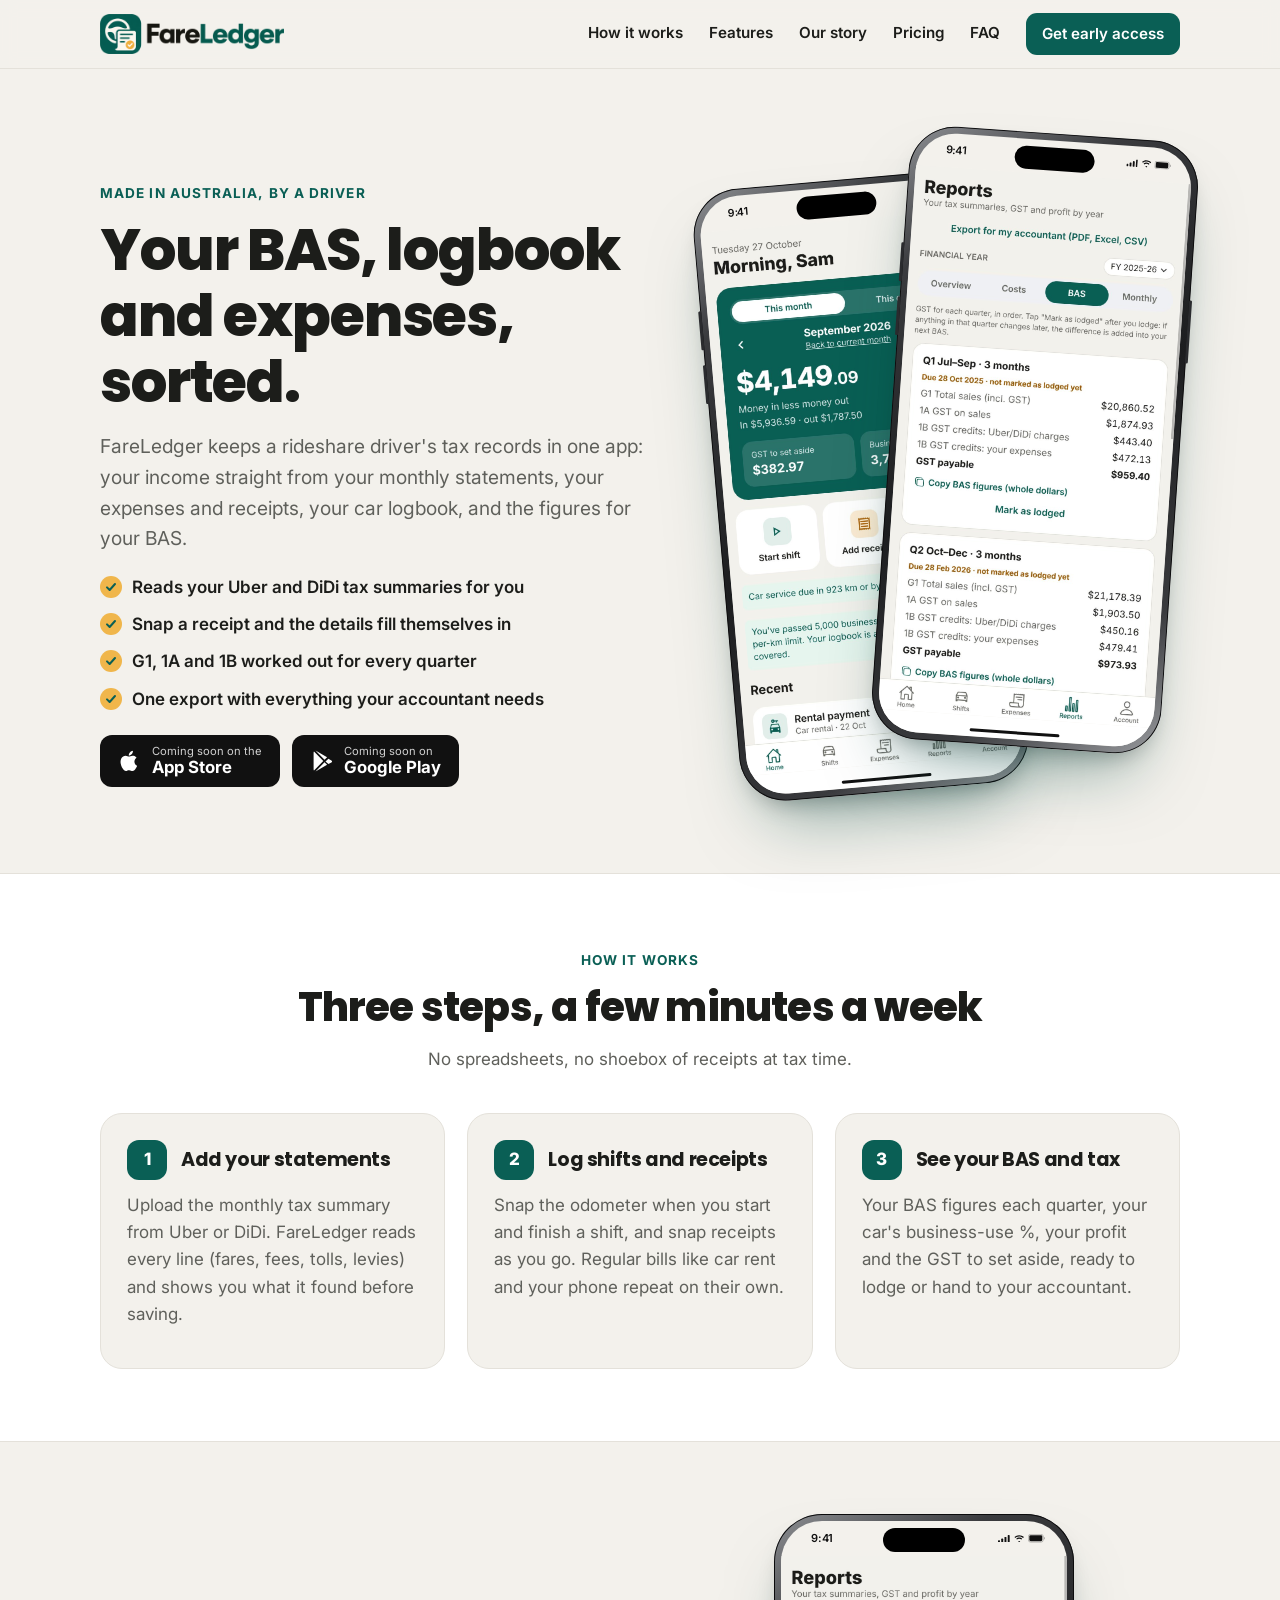
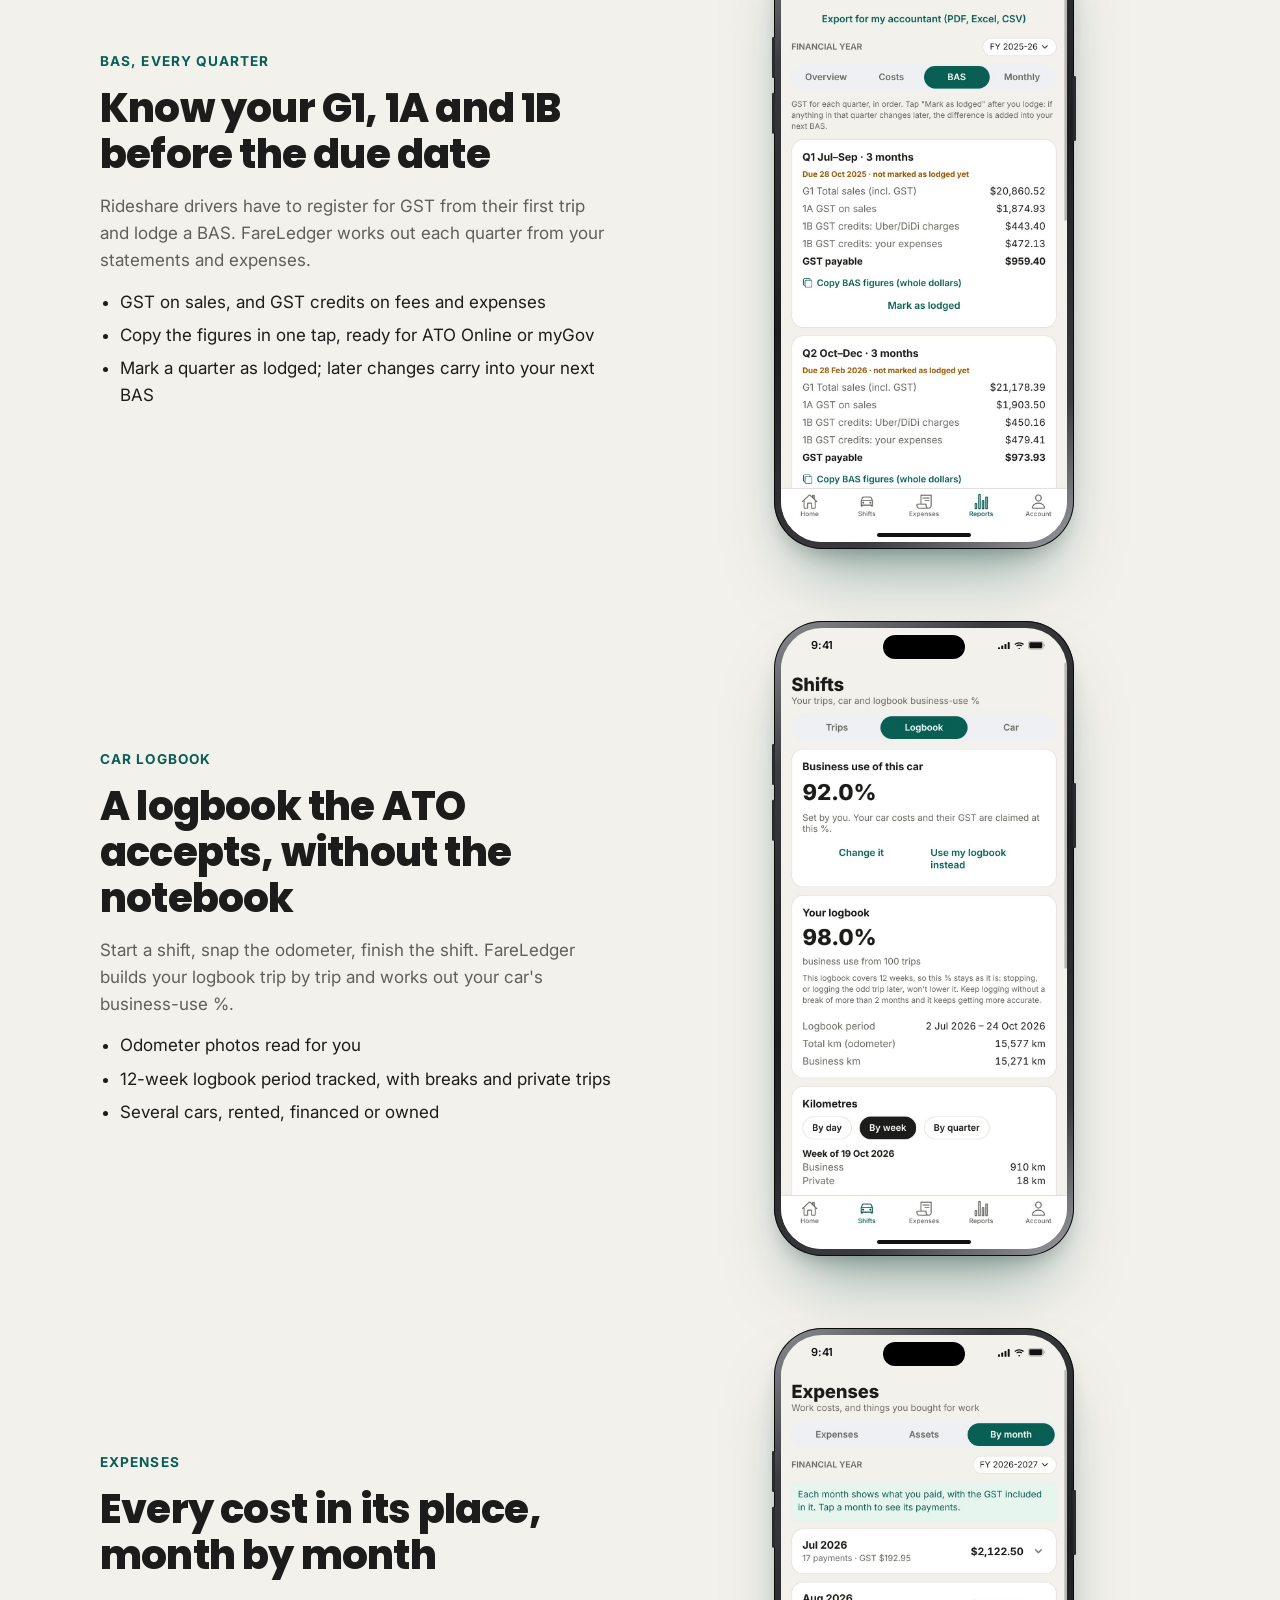
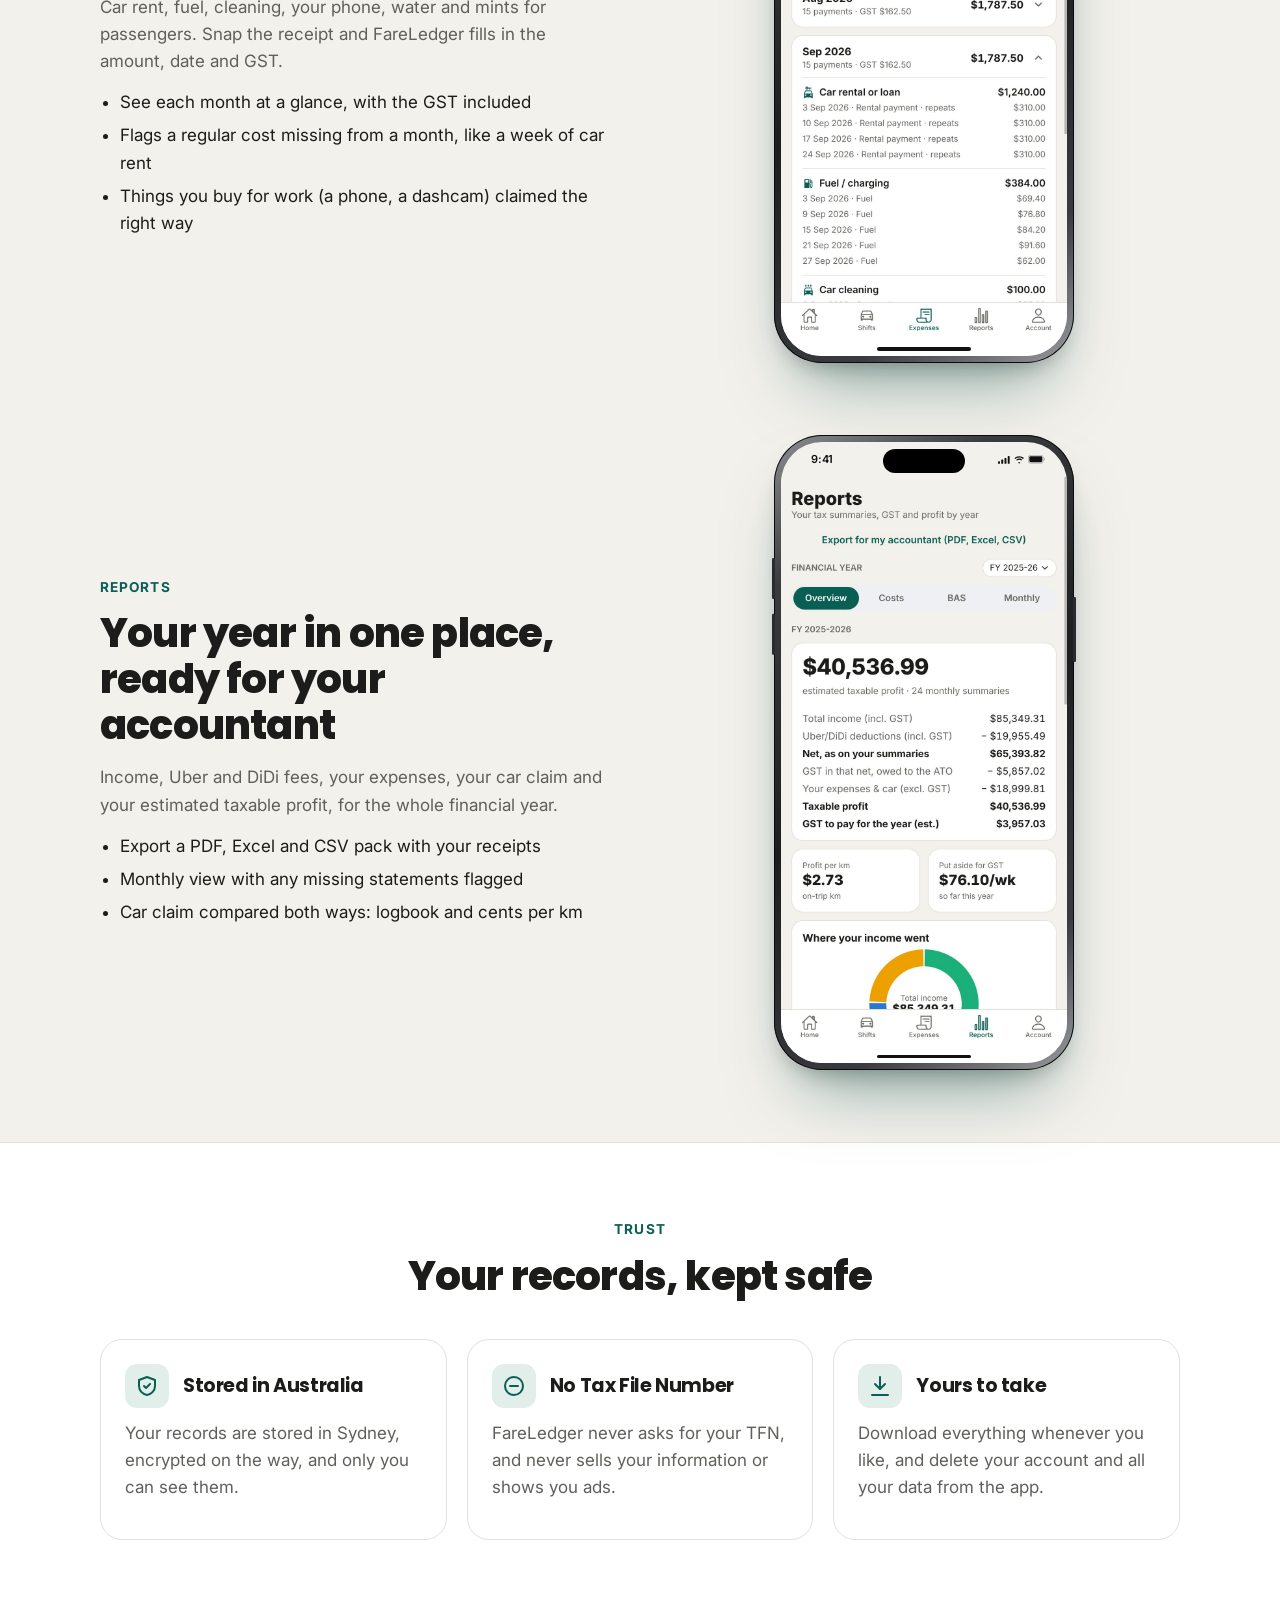
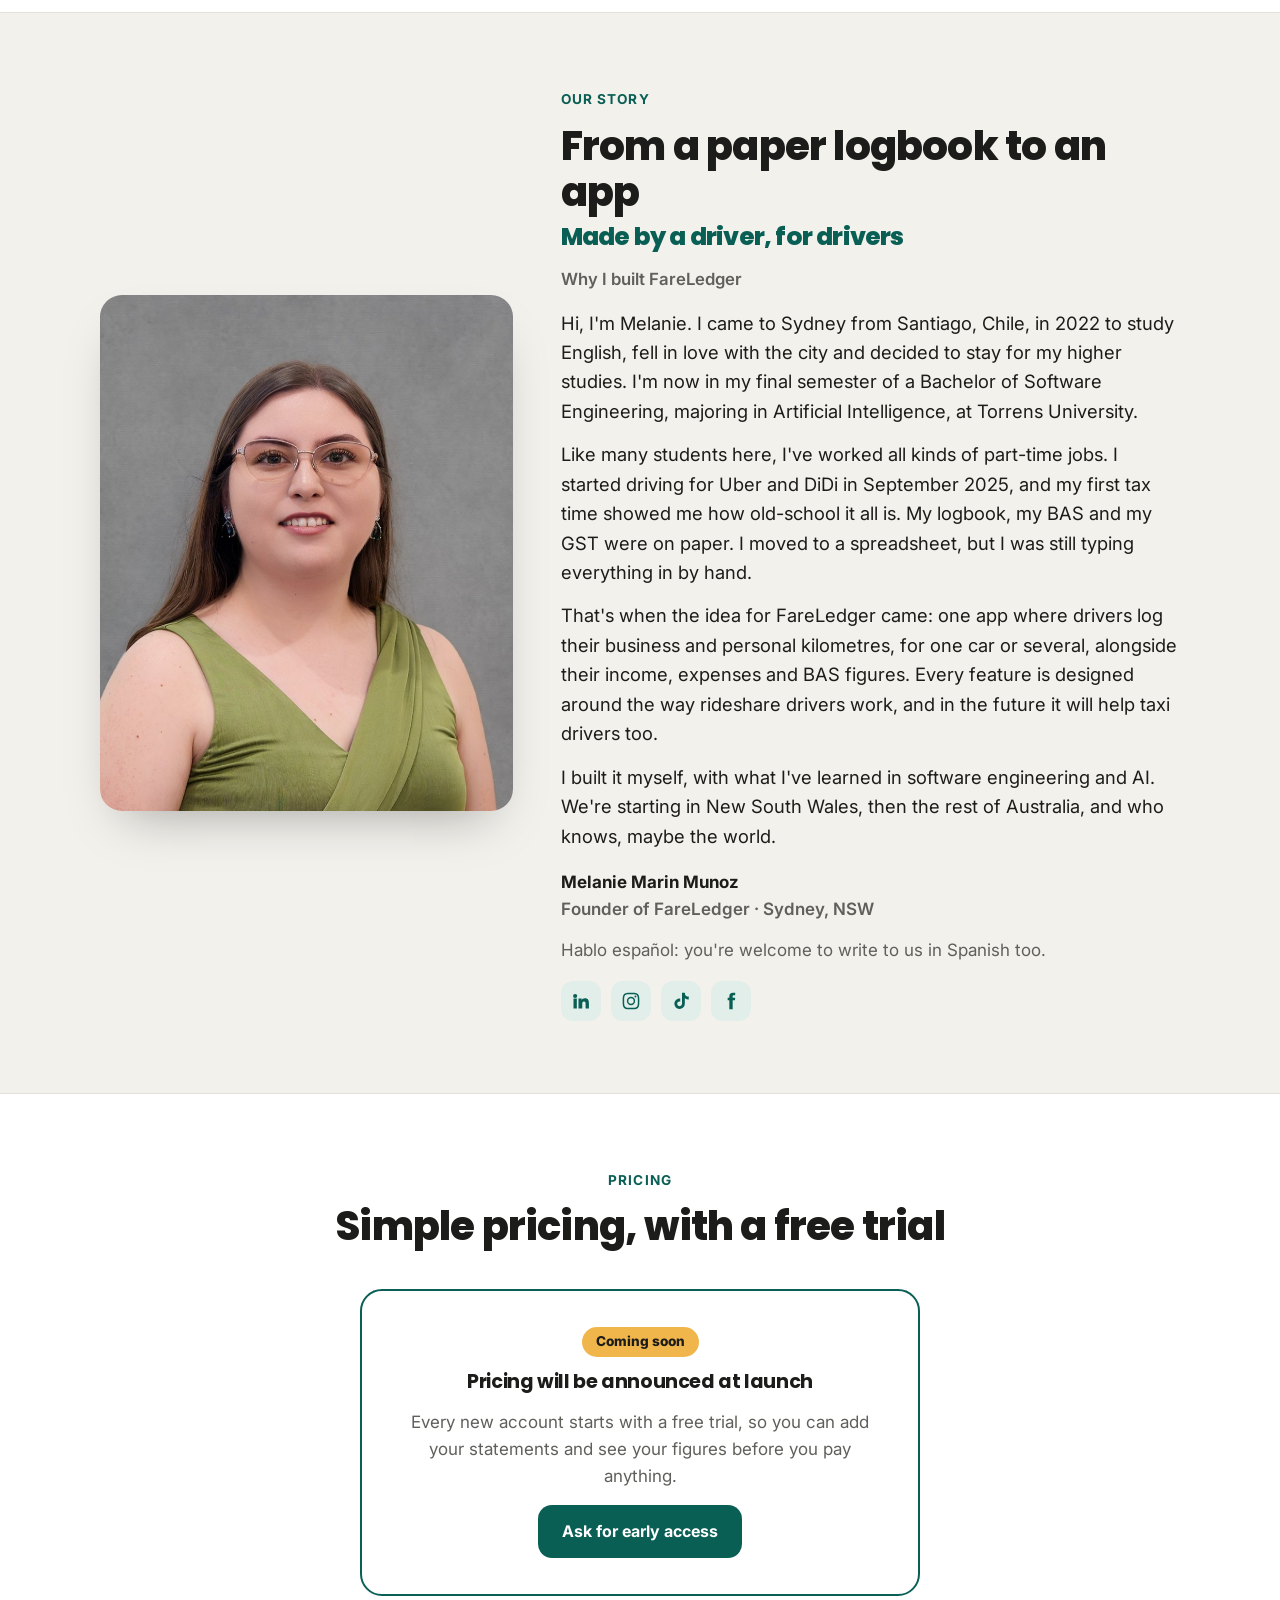
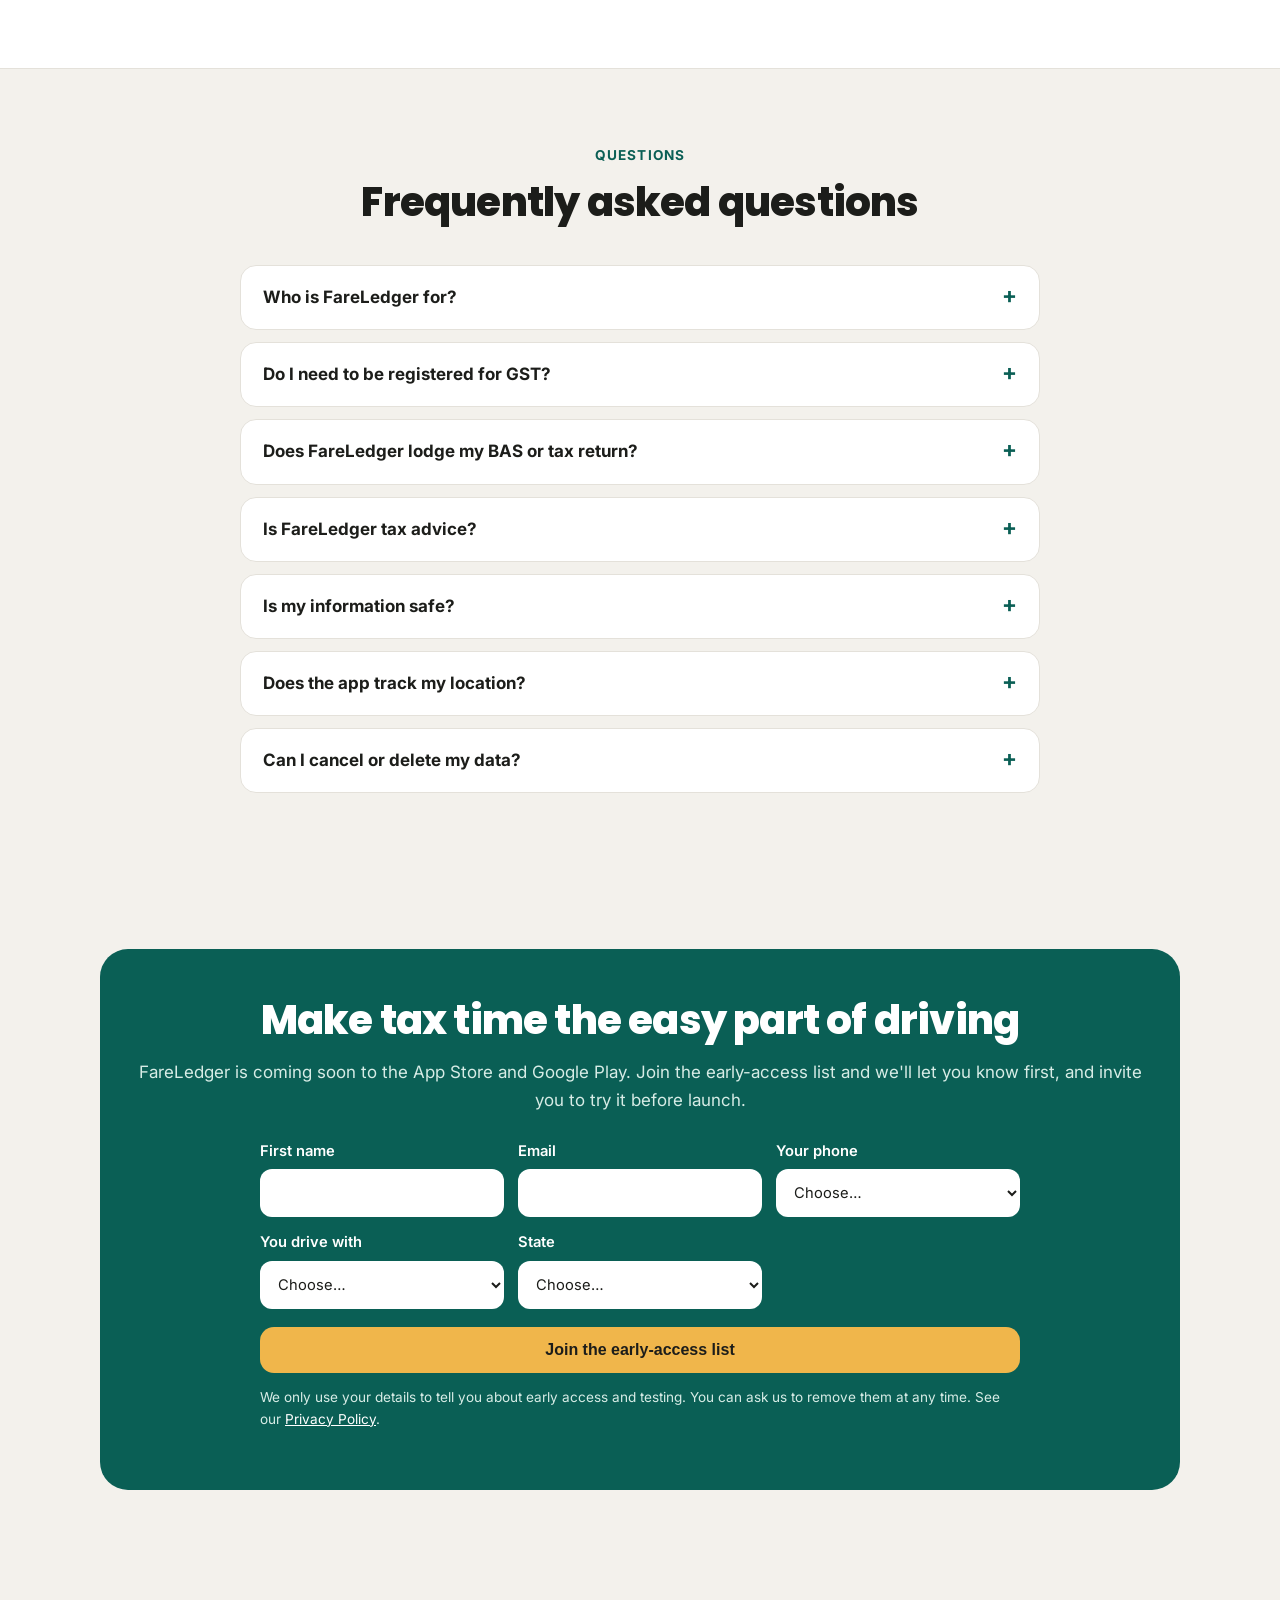
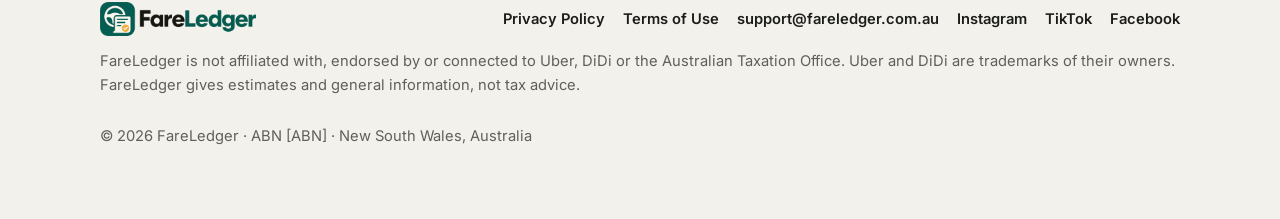
==== index.html @ fb0f2add "Update Privacy Policy draft" ====
<!doctype html>
<html lang="en-AU">
<head>
  <meta charset="utf-8" />
  <meta name="viewport" content="width=device-width, initial-scale=1" />
  <title>FareLedger – Tax records made simple for rideshare drivers</title>
  <meta name="description" content="FareLedger keeps a rideshare driver's tax records in one app: income from your statements, expenses and receipts, your car logbook, and the figures for your BAS. Made in Australia." />
  <meta property="og:title" content="FareLedger – Tax records made simple for rideshare drivers" />
  <meta property="og:description" content="Your income, expenses, logbook and BAS figures in one app. Made in Australia, by a driver." />
  <meta property="og:image" content="images/og.jpg" />
  <meta name="theme-color" content="#0a5f55" />
  <link rel="icon" href="images/favicon.png?v=202610282037" />
  <link rel="apple-touch-icon" href="images/apple-touch-icon.png?v=202610282037" />
  <link rel="preconnect" href="https://fonts.googleapis.com" />
  <link rel="preconnect" href="https://fonts.gstatic.com" crossorigin />
  <link href="https://fonts.googleapis.com/css2?family=Inter:wght@400;600;700&family=Poppins:wght@700;800&display=swap" rel="stylesheet" />
  <link rel="stylesheet" href="styles.css?v=202610282037" />
</head>
<body>
  <header class="site">
    <div class="wrap">
      <a class="logo" href="#top" aria-label="FareLedger home"><img src="images/logo.png?v=202610282037" alt="FareLedger" width="120" height="40" /></a>
      <nav class="links">
        <a href="#how">How it works</a>
        <a href="#features">Features</a>
        <a href="#story">Our story</a>
        <a href="#pricing">Pricing</a>
        <a href="#faq">FAQ</a>
        <a class="btn btn-primary btn-small" href="#early-access">Get early access</a>
      </nav>
    </div>
  </header>

  <main id="top">
    <section class="hero">
      <div class="wrap">
        <div>
          <span class="eyebrow">Made in Australia, by a driver</span>
          <h1>Your BAS, logbook and expenses, sorted.</h1>
          <p class="lead">FareLedger keeps a rideshare driver's tax records in one app: your income straight from your monthly statements, your expenses and receipts, your car logbook, and the figures for your BAS.</p>
          <ul class="points">
            <li>Reads your Uber and DiDi tax summaries for you</li>
            <li>Snap a receipt and the details fill themselves in</li>
            <li>G1, 1A and 1B worked out for every quarter</li>
            <li>One export with everything your accountant needs</li>
          </ul>
          <div class="stores" id="get">
            <span class="store" aria-label="Coming soon on the App Store">
              <svg viewBox="0 0 24 24" aria-hidden="true"><path d="M16.4 12.6c0-2.6 2.1-3.8 2.2-3.9-1.2-1.8-3.1-2-3.7-2-1.6-.2-3.1.9-3.9.9-.8 0-2-.9-3.4-.9-1.7 0-3.3 1-4.2 2.6-1.8 3.1-.5 7.7 1.3 10.2.9 1.2 1.9 2.6 3.2 2.6 1.3-.1 1.8-.8 3.3-.8 1.6 0 2 .8 3.4.8 1.4 0 2.3-1.3 3.1-2.5 1-1.4 1.4-2.8 1.4-2.9-.1 0-2.7-1-2.7-4.1zM13.9 5c.7-.9 1.2-2 1-3.2-1 .1-2.3.7-3 1.6-.7.8-1.3 2-1.1 3.1 1.2.1 2.3-.6 3.1-1.5z"/></svg>
              <span><small>Coming soon on the</small><strong>App Store</strong></span>
            </span>
            <span class="store" aria-label="Coming soon on Google Play">
              <svg viewBox="0 0 24 24" aria-hidden="true"><path d="M4 2.6c-.3.3-.4.7-.4 1.2v16.4c0 .5.1.9.4 1.2l9.3-9.4L4 2.6zm10.5 10.6 2.6 2.6-11.6 6.6 9-9.2zm0-2.4-9-9.2 11.6 6.6-2.6 2.6zm3.9 4.2-2.9-2.6 2.9-2.6 3 1.7c.9.5.9 1.4 0 1.9l-3 1.6z"/></svg>
              <span><small>Coming soon on</small><strong>Google Play</strong></span>
            </span>
          </div>
        </div>
        <div class="phones" aria-hidden="true">
          <div class="iphone"><div class="screen"><div class="status"><span class="time">9:41</span><span class="island"></span><span class="icons"><svg viewBox="0 0 18 12"><rect x="0" y="8" width="3" height="4" rx="1"/><rect x="5" y="5.5" width="3" height="6.5" rx="1"/><rect x="10" y="3" width="3" height="9" rx="1"/><rect x="15" y="0" width="3" height="12" rx="1"/></svg><svg viewBox="0 0 16 12"><path d="M8 2.2c2.3 0 4.4.9 6 2.4l1.3-1.4C13.4 1.3 10.8.2 8 .2S2.6 1.3.7 3.2L2 4.6c1.6-1.5 3.7-2.4 6-2.4zm0 3.6c1.3 0 2.5.5 3.4 1.3l1.3-1.4C11.5 4.6 9.8 3.9 8 3.9s-3.5.7-4.7 1.8l1.3 1.4C5.5 6.3 6.7 5.8 8 5.8zm0 3.5c-.6 0-1.2.3-1.6.7L8 11.8l1.6-1.8c-.4-.4-1-.7-1.6-.7z"/></svg><svg viewBox="0 0 27 13"><rect x=".5" y=".5" width="23" height="12" rx="3.5" fill="none" stroke-opacity=".4" stroke="currentColor"/><rect x="2" y="2" width="20" height="9" rx="2"/><path d="M25 4.5v4c.8-.3 1.3-1.1 1.3-2s-.5-1.7-1.3-2z" fill-opacity=".4"/></svg></span></div><img src="images/app/home.jpg?v=202610282037" alt="" width="880" height="1736" /><div class="home-area"></div></div></div>
          <div class="iphone"><div class="screen"><div class="status"><span class="time">9:41</span><span class="island"></span><span class="icons"><svg viewBox="0 0 18 12"><rect x="0" y="8" width="3" height="4" rx="1"/><rect x="5" y="5.5" width="3" height="6.5" rx="1"/><rect x="10" y="3" width="3" height="9" rx="1"/><rect x="15" y="0" width="3" height="12" rx="1"/></svg><svg viewBox="0 0 16 12"><path d="M8 2.2c2.3 0 4.4.9 6 2.4l1.3-1.4C13.4 1.3 10.8.2 8 .2S2.6 1.3.7 3.2L2 4.6c1.6-1.5 3.7-2.4 6-2.4zm0 3.6c1.3 0 2.5.5 3.4 1.3l1.3-1.4C11.5 4.6 9.8 3.9 8 3.9s-3.5.7-4.7 1.8l1.3 1.4C5.5 6.3 6.7 5.8 8 5.8zm0 3.5c-.6 0-1.2.3-1.6.7L8 11.8l1.6-1.8c-.4-.4-1-.7-1.6-.7z"/></svg><svg viewBox="0 0 27 13"><rect x=".5" y=".5" width="23" height="12" rx="3.5" fill="none" stroke-opacity=".4" stroke="currentColor"/><rect x="2" y="2" width="20" height="9" rx="2"/><path d="M25 4.5v4c.8-.3 1.3-1.1 1.3-2s-.5-1.7-1.3-2z" fill-opacity=".4"/></svg></span></div><img src="images/app/bas.jpg?v=202610282037" alt="" width="880" height="1736" /><div class="home-area"></div></div></div>
        </div>
      </div>
    </section>

    <section class="alt" id="how">
      <div class="wrap">
        <div class="center">
          <span class="eyebrow">How it works</span>
          <h2>Three steps, a few minutes a week</h2>
          <p class="muted">No spreadsheets, no shoebox of receipts at tax time.</p>
        </div>
        <div class="steps">
          <div class="step">
            <div class="num">1</div>
            <h3>Add your statements</h3>
            <p class="muted">Upload the monthly tax summary from Uber or DiDi. FareLedger reads every line (fares, fees, tolls, levies) and shows you what it found before saving.</p>
          </div>
          <div class="step">
            <div class="num">2</div>
            <h3>Log shifts and receipts</h3>
            <p class="muted">Snap the odometer when you start and finish a shift, and snap receipts as you go. Regular bills like car rent and your phone repeat on their own.</p>
          </div>
          <div class="step">
            <div class="num">3</div>
            <h3>See your BAS and tax</h3>
            <p class="muted">Your BAS figures each quarter, your car's business-use %, your profit and the GST to set aside, ready to lodge or hand to your accountant.</p>
          </div>
        </div>
      </div>
    </section>

    <section id="features">
      <div class="wrap">
        <div class="feature">
          <div>
            <span class="eyebrow">BAS, every quarter</span>
            <h2>Know your G1, 1A and 1B before the due date</h2>
            <p class="muted">Rideshare drivers have to register for GST from their first trip and lodge a BAS. FareLedger works out each quarter from your statements and expenses.</p>
            <ul>
              <li>GST on sales, and GST credits on fees and expenses</li>
              <li>Copy the figures in one tap, ready for ATO Online or myGov</li>
              <li>Mark a quarter as lodged; later changes carry into your next BAS</li>
            </ul>
          </div>
          <div class="shot"><div class="iphone"><div class="screen"><div class="status"><span class="time">9:41</span><span class="island"></span><span class="icons"><svg viewBox="0 0 18 12"><rect x="0" y="8" width="3" height="4" rx="1"/><rect x="5" y="5.5" width="3" height="6.5" rx="1"/><rect x="10" y="3" width="3" height="9" rx="1"/><rect x="15" y="0" width="3" height="12" rx="1"/></svg><svg viewBox="0 0 16 12"><path d="M8 2.2c2.3 0 4.4.9 6 2.4l1.3-1.4C13.4 1.3 10.8.2 8 .2S2.6 1.3.7 3.2L2 4.6c1.6-1.5 3.7-2.4 6-2.4zm0 3.6c1.3 0 2.5.5 3.4 1.3l1.3-1.4C11.5 4.6 9.8 3.9 8 3.9s-3.5.7-4.7 1.8l1.3 1.4C5.5 6.3 6.7 5.8 8 5.8zm0 3.5c-.6 0-1.2.3-1.6.7L8 11.8l1.6-1.8c-.4-.4-1-.7-1.6-.7z"/></svg><svg viewBox="0 0 27 13"><rect x=".5" y=".5" width="23" height="12" rx="3.5" fill="none" stroke-opacity=".4" stroke="currentColor"/><rect x="2" y="2" width="20" height="9" rx="2"/><path d="M25 4.5v4c.8-.3 1.3-1.1 1.3-2s-.5-1.7-1.3-2z" fill-opacity=".4"/></svg></span></div><img src="images/app/bas.jpg?v=202610282037" alt="The BAS tab showing a quarter's G1, 1A and 1B" loading="lazy" width="880" height="1736" /><div class="home-area"></div></div></div></div>
        </div>

        <div class="feature flip">
          <div>
            <span class="eyebrow">Car logbook</span>
            <h2>A logbook the ATO accepts, without the notebook</h2>
            <p class="muted">Start a shift, snap the odometer, finish the shift. FareLedger builds your logbook trip by trip and works out your car's business-use %.</p>
            <ul>
              <li>Odometer photos read for you</li>
              <li>12-week logbook period tracked, with breaks and private trips</li>
              <li>Several cars, rented, financed or owned</li>
            </ul>
          </div>
          <div class="shot"><div class="iphone"><div class="screen"><div class="status"><span class="time">9:41</span><span class="island"></span><span class="icons"><svg viewBox="0 0 18 12"><rect x="0" y="8" width="3" height="4" rx="1"/><rect x="5" y="5.5" width="3" height="6.5" rx="1"/><rect x="10" y="3" width="3" height="9" rx="1"/><rect x="15" y="0" width="3" height="12" rx="1"/></svg><svg viewBox="0 0 16 12"><path d="M8 2.2c2.3 0 4.4.9 6 2.4l1.3-1.4C13.4 1.3 10.8.2 8 .2S2.6 1.3.7 3.2L2 4.6c1.6-1.5 3.7-2.4 6-2.4zm0 3.6c1.3 0 2.5.5 3.4 1.3l1.3-1.4C11.5 4.6 9.8 3.9 8 3.9s-3.5.7-4.7 1.8l1.3 1.4C5.5 6.3 6.7 5.8 8 5.8zm0 3.5c-.6 0-1.2.3-1.6.7L8 11.8l1.6-1.8c-.4-.4-1-.7-1.6-.7z"/></svg><svg viewBox="0 0 27 13"><rect x=".5" y=".5" width="23" height="12" rx="3.5" fill="none" stroke-opacity=".4" stroke="currentColor"/><rect x="2" y="2" width="20" height="9" rx="2"/><path d="M25 4.5v4c.8-.3 1.3-1.1 1.3-2s-.5-1.7-1.3-2z" fill-opacity=".4"/></svg></span></div><img src="images/app/logbook.jpg?v=202610282037" alt="The logbook showing the car's business-use percentage" loading="lazy" width="880" height="1736" /><div class="home-area"></div></div></div></div>
        </div>

        <div class="feature">
          <div>
            <span class="eyebrow">Expenses</span>
            <h2>Every cost in its place, month by month</h2>
            <p class="muted">Car rent, fuel, cleaning, your phone, water and mints for passengers. Snap the receipt and FareLedger fills in the amount, date and GST.</p>
            <ul>
              <li>See each month at a glance, with the GST included</li>
              <li>Flags a regular cost missing from a month, like a week of car rent</li>
              <li>Things you buy for work (a phone, a dashcam) claimed the right way</li>
            </ul>
          </div>
          <div class="shot"><div class="iphone"><div class="screen"><div class="status"><span class="time">9:41</span><span class="island"></span><span class="icons"><svg viewBox="0 0 18 12"><rect x="0" y="8" width="3" height="4" rx="1"/><rect x="5" y="5.5" width="3" height="6.5" rx="1"/><rect x="10" y="3" width="3" height="9" rx="1"/><rect x="15" y="0" width="3" height="12" rx="1"/></svg><svg viewBox="0 0 16 12"><path d="M8 2.2c2.3 0 4.4.9 6 2.4l1.3-1.4C13.4 1.3 10.8.2 8 .2S2.6 1.3.7 3.2L2 4.6c1.6-1.5 3.7-2.4 6-2.4zm0 3.6c1.3 0 2.5.5 3.4 1.3l1.3-1.4C11.5 4.6 9.8 3.9 8 3.9s-3.5.7-4.7 1.8l1.3 1.4C5.5 6.3 6.7 5.8 8 5.8zm0 3.5c-.6 0-1.2.3-1.6.7L8 11.8l1.6-1.8c-.4-.4-1-.7-1.6-.7z"/></svg><svg viewBox="0 0 27 13"><rect x=".5" y=".5" width="23" height="12" rx="3.5" fill="none" stroke-opacity=".4" stroke="currentColor"/><rect x="2" y="2" width="20" height="9" rx="2"/><path d="M25 4.5v4c.8-.3 1.3-1.1 1.3-2s-.5-1.7-1.3-2z" fill-opacity=".4"/></svg></span></div><img src="images/app/expenses.jpg?v=202610282037" alt="Expenses by month with payments grouped by kind" loading="lazy" width="880" height="1736" /><div class="home-area"></div></div></div></div>
        </div>

        <div class="feature flip">
          <div>
            <span class="eyebrow">Reports</span>
            <h2>Your year in one place, ready for your accountant</h2>
            <p class="muted">Income, Uber and DiDi fees, your expenses, your car claim and your estimated taxable profit, for the whole financial year.</p>
            <ul>
              <li>Export a PDF, Excel and CSV pack with your receipts</li>
              <li>Monthly view with any missing statements flagged</li>
              <li>Car claim compared both ways: logbook and cents per km</li>
            </ul>
          </div>
          <div class="shot"><div class="iphone"><div class="screen"><div class="status"><span class="time">9:41</span><span class="island"></span><span class="icons"><svg viewBox="0 0 18 12"><rect x="0" y="8" width="3" height="4" rx="1"/><rect x="5" y="5.5" width="3" height="6.5" rx="1"/><rect x="10" y="3" width="3" height="9" rx="1"/><rect x="15" y="0" width="3" height="12" rx="1"/></svg><svg viewBox="0 0 16 12"><path d="M8 2.2c2.3 0 4.4.9 6 2.4l1.3-1.4C13.4 1.3 10.8.2 8 .2S2.6 1.3.7 3.2L2 4.6c1.6-1.5 3.7-2.4 6-2.4zm0 3.6c1.3 0 2.5.5 3.4 1.3l1.3-1.4C11.5 4.6 9.8 3.9 8 3.9s-3.5.7-4.7 1.8l1.3 1.4C5.5 6.3 6.7 5.8 8 5.8zm0 3.5c-.6 0-1.2.3-1.6.7L8 11.8l1.6-1.8c-.4-.4-1-.7-1.6-.7z"/></svg><svg viewBox="0 0 27 13"><rect x=".5" y=".5" width="23" height="12" rx="3.5" fill="none" stroke-opacity=".4" stroke="currentColor"/><rect x="2" y="2" width="20" height="9" rx="2"/><path d="M25 4.5v4c.8-.3 1.3-1.1 1.3-2s-.5-1.7-1.3-2z" fill-opacity=".4"/></svg></span></div><img src="images/app/reports.jpg?v=202610282037" alt="The yearly report with income, deductions and estimated profit" loading="lazy" width="880" height="1736" /><div class="home-area"></div></div></div></div>
        </div>
      </div>
    </section>

    <section class="alt">
      <div class="wrap">
        <div class="center">
          <span class="eyebrow">Trust</span>
          <h2>Your records, kept safe</h2>
        </div>
        <div class="grid3">
          <div class="tile">
            <div class="icon"><svg viewBox="0 0 24 24"><path d="M12 3l8 3v6c0 4.5-3.4 8.3-8 9-4.6-.7-8-4.5-8-9V6l8-3z"/><path d="M9 12l2 2 4-4"/></svg></div>
            <h3>Stored in Australia</h3>
            <p class="muted">Your records are stored in Sydney, encrypted on the way, and only you can see them.</p>
          </div>
          <div class="tile">
            <div class="icon"><svg viewBox="0 0 24 24"><circle cx="12" cy="12" r="9"/><path d="M8 12h8"/></svg></div>
            <h3>No Tax File Number</h3>
            <p class="muted">FareLedger never asks for your TFN, and never sells your information or shows you ads.</p>
          </div>
          <div class="tile">
            <div class="icon"><svg viewBox="0 0 24 24"><path d="M12 3v12"/><path d="M7 10l5 5 5-5"/><path d="M4 21h16"/></svg></div>
            <h3>Yours to take</h3>
            <p class="muted">Download everything whenever you like, and delete your account and all your data from the app.</p>
          </div>
        </div>
      </div>
    </section>

    <section id="story">
      <div class="wrap founder">
        <img src="images/melanie.jpg?v=202610282037" alt="Melanie Marin Munoz, founder of FareLedger" width="800" height="1000" loading="lazy" />
        <div>
          <span class="eyebrow">Our story</span>
          <h2>From a paper logbook to an app<span class="sub">Made by a driver, for drivers</span></h2>
          <p class="kicker">Why I built FareLedger</p>
          <blockquote>
            <p>Hi, I'm Melanie. I came to Sydney from Santiago, Chile, in 2022 to study English, fell in love with the city and decided to stay for my higher studies. I'm now in my final semester of a Bachelor of Software Engineering, majoring in Artificial Intelligence, at Torrens University.</p>
            <p>Like many students here, I've worked all kinds of part-time jobs. I started driving for Uber and DiDi in September 2025, and my first tax time showed me how old-school it all is. My logbook, my BAS and my GST were on paper. I moved to a spreadsheet, but I was still typing everything in by hand.</p>
            <p>That's when the idea for FareLedger came: one app where drivers log their business and personal kilometres, for one car or several, alongside their income, expenses and BAS figures. Every feature is designed around the way rideshare drivers work, and in the future it will help taxi drivers too.</p>
            <p>I built it myself, with what I've learned in software engineering and AI. We're starting in New South Wales, then the rest of Australia, and who knows, maybe the world.</p>
          </blockquote>
          <p class="sign">Melanie Marin Munoz<br /><span class="muted" style="font-weight:600">Founder of FareLedger · Sydney, NSW</span></p>
          <p class="muted" style="margin:6px 0 0">Hablo español: you're welcome to write to us in Spanish too.</p>
          <div class="social" aria-label="Follow Melanie and FareLedger">
            <!-- SOCIAL: links to be confirmed once the accounts exist -->
            <a href="https://www.linkedin.com/" aria-label="Melanie on LinkedIn" data-todo="linkedin"><svg viewBox="0 0 24 24"><path d="M4.98 3.5a2.5 2.5 0 1 1 0 5 2.5 2.5 0 0 1 0-5zM3 9h4v12H3zM9 9h3.8v1.7h.1c.5-1 1.8-2 3.8-2 4 0 4.8 2.6 4.8 6V21h-4v-5.5c0-1.3 0-3-1.9-3s-2.1 1.4-2.1 2.9V21H9z"/></svg></a>
            <a href="https://www.instagram.com/fareledger" aria-label="FareLedger on Instagram"><svg viewBox="0 0 24 24"><path d="M12 7a5 5 0 1 0 0 10 5 5 0 0 0 0-10zm0 8.2a3.2 3.2 0 1 1 0-6.4 3.2 3.2 0 0 1 0 6.4zM17.3 5.5a1.2 1.2 0 1 0 0 2.4 1.2 1.2 0 0 0 0-2.4zM12 2c-2.7 0-3 0-4.1.1C4.3 2.3 2.3 4.3 2.1 7.9 2 9 2 9.3 2 12s0 3 .1 4.1c.2 3.6 2.2 5.6 5.8 5.8 1.1.1 1.4.1 4.1.1s3 0 4.1-.1c3.6-.2 5.6-2.2 5.8-5.8.1-1.1.1-1.4.1-4.1s0-3-.1-4.1c-.2-3.6-2.2-5.6-5.8-5.8C15 2 14.7 2 12 2zm0 1.8c2.7 0 3 0 4 .1 2.7.1 4 1.4 4.1 4.1.1 1 .1 1.3.1 4s0 3-.1 4c-.1 2.7-1.4 4-4.1 4.1-1 .1-1.3.1-4 .1s-3 0-4-.1c-2.7-.1-4-1.4-4.1-4.1-.1-1-.1-1.3-.1-4s0-3 .1-4C3.9 5.3 5.3 4 8 3.9c1-.1 1.3-.1 4-.1z"/></svg></a>
            <a href="https://www.tiktok.com/@fareledger" aria-label="FareLedger on TikTok"><svg viewBox="0 0 24 24"><path d="M16.6 2h-3.4v13.4a2.9 2.9 0 1 1-2.9-2.9c.3 0 .6 0 .8.1V9.1a6.3 6.3 0 1 0 5.5 6.3V8.6a8 8 0 0 0 4.7 1.5V6.7a4.7 4.7 0 0 1-4.7-4.7z"/></svg></a>
            <a href="https://www.facebook.com/fareledger" aria-label="FareLedger on Facebook"><svg viewBox="0 0 24 24"><path d="M14 8V6.3c0-.8.2-1.3 1.4-1.3H17V2h-2.6C11.3 2 10 3.6 10 6.1V8H8v3h2v11h4V11h2.7l.4-3z"/></svg></a>
          </div>
        </div>
      </div>
    </section>

    <section class="alt" id="pricing">
      <div class="wrap">
        <div class="center">
          <span class="eyebrow">Pricing</span>
          <h2>Simple pricing, with a free trial</h2>
        </div>
        <div class="price">
          <span class="tag">Coming soon</span>
          <h3>Pricing will be announced at launch</h3>
          <p class="muted">Every new account starts with a free trial, so you can add your statements and see your figures before you pay anything.</p>
          <a class="btn btn-primary" href="#early-access">Ask for early access</a>
        </div>
      </div>
    </section>

    <section id="faq">
      <div class="wrap">
        <div class="center">
          <span class="eyebrow">Questions</span>
          <h2>Frequently asked questions</h2>
        </div>
        <div class="faq">
          <details>
            <summary>Who is FareLedger for?</summary>
            <p>Rideshare drivers in Australia, for example on Uber and DiDi. It keeps the records a driver needs for their BAS and their tax return.</p>
          </details>
          <details>
            <summary>Do I need to be registered for GST?</summary>
            <p>Yes. The ATO requires rideshare drivers to register for GST from their first trip, whatever they earn, and to lodge a BAS. FareLedger works out your BAS figures each quarter.</p>
          </details>
          <details>
            <summary>Does FareLedger lodge my BAS or tax return?</summary>
            <p>No. FareLedger gives you the figures and an export for your accountant; you, or your registered tax agent, lodge them with the ATO.</p>
          </details>
          <details>
            <summary>Is FareLedger tax advice?</summary>
            <p>No. FareLedger keeps your records and gives estimates and general information based on ATO rules. For advice about your own situation, talk to a registered tax agent.</p>
          </details>
          <details>
            <summary>Is my information safe?</summary>
            <p>Your records are stored in Sydney and only you can see them. Statements and receipts you upload are read by AI to fill in the numbers; they aren't used to train AI. Read the <a href="privacy.html">Privacy Policy</a> for the details.</p>
          </details>
          <details>
            <summary>Does the app track my location?</summary>
            <p>No. In the phone app you can turn on an optional reminder for when you forget to end a shift. It only checks whether the car is moving during a shift, and your location is never saved or sent anywhere.</p>
          </details>
          <details>
            <summary>Can I cancel or delete my data?</summary>
            <p>Yes. You can download all your records at any time, and delete your account and everything in it from the app.</p>
          </details>
        </div>
      </div>
    </section>

    <section>
      <div class="wrap">
        <div class="cta" id="early-access">
          <h2>Make tax time the easy part of driving</h2>
          <p>FareLedger is coming soon to the App Store and Google Play. Join the early-access list and we'll let you know first, and invite you to try it before launch.</p>
          <form class="signup" id="signup" novalidate>
            <div class="fields">
              <label>First name<input name="first_name" autocomplete="given-name" maxlength="80" required /></label>
              <label>Email<input name="email" type="email" autocomplete="email" maxlength="200" required /></label>
              <label>Your phone<select name="phone" required><option value="">Choose…</option><option value="iphone">iPhone</option><option value="android">Android</option></select></label>
              <label>You drive with<select name="platforms" required><option value="">Choose…</option><option value="uber">Uber</option><option value="didi">DiDi</option><option value="both">Uber and DiDi</option><option value="other">Other</option></select></label>
              <label class="other" hidden>Which app?<input name="other_platform" maxlength="80" placeholder="For example, Ola or a taxi network" /></label>
              <label>State<select name="state"><option value="">Choose…</option><option>NSW</option><option>VIC</option><option>QLD</option><option>WA</option><option>SA</option><option>TAS</option><option>ACT</option><option>NT</option></select></label>
            </div>
            <input class="hp" name="website" tabindex="-1" autocomplete="off" aria-hidden="true" />
            <button class="btn btn-primary" type="submit" style="margin-top:18px">Join the early-access list</button>
            <p class="note">We only use your details to tell you about early access and testing. You can ask us to remove them at any time. See our <a href="privacy.html">Privacy Policy</a>.</p>
            <p class="status" role="status" aria-live="polite"></p>
          </form>
        </div>
      </div>
    </section>
  </main>

  <footer class="site">
    <div class="wrap">
      <div class="row">
        <img src="images/logo.png?v=202610282037" alt="FareLedger" width="120" height="40" style="height:34px;width:auto" />
        <nav>
          <a href="privacy.html">Privacy Policy</a>
          <a href="terms.html">Terms of Use</a>
          <a href="mailto:support@fareledger.com.au">support@fareledger.com.au</a>
          <a href="https://www.instagram.com/fareledger">Instagram</a>
          <a href="https://www.tiktok.com/@fareledger">TikTok</a>
          <a href="https://www.facebook.com/fareledger">Facebook</a>
        </nav>
      </div>
      <p>FareLedger is not affiliated with, endorsed by or connected to Uber, DiDi or the Australian Taxation Office. Uber and DiDi are trademarks of their owners. FareLedger gives estimates and general information, not tax advice.</p>
      <p>© 2026 FareLedger · ABN [ABN] · New South Wales, Australia</p>
    </div>
  </footer>
  <script>
    // Highlight the menu link for the section on screen.
    (function () {
      var links = document.querySelectorAll('nav.links a[href^="#"]:not(.btn)');
      var byId = {};
      links.forEach(function (a) { byId[a.getAttribute("href").slice(1)] = a; });
      var sections = Object.keys(byId).map(function (id) { return document.getElementById(id); }).filter(Boolean);
      function update() {
        var line = window.innerHeight * 0.35, current = null;
        sections.forEach(function (s) { if (s.getBoundingClientRect().top <= line) current = s.id; });
        if (window.innerHeight + window.scrollY >= document.documentElement.scrollHeight - 2) current = sections[sections.length - 1].id;
        links.forEach(function (a) { a.classList.toggle("active", a === byId[current]); });
      }
      window.addEventListener("scroll", update, { passive: true });
      window.addEventListener("resize", update);
      update();
    })();

    // Early-access form: saves to the early_access table (insert only, nobody can read it from here).
    (function () {
      var URL_ = "https://jkdreduqszllmagrswdl.supabase.co/rest/v1/early_access";
      var KEY = "sb_publishable_M1DPjwohNeQGyjwRU5OT9w_nhY3u0IL";
      var form = document.getElementById("signup"), status = form.querySelector(".status"), button = form.querySelector("button");
      function say(text, ok) { status.textContent = text; status.className = "status " + (ok ? "ok" : "error"); }
      var other = form.querySelector("label.other");
      form.elements.platforms.addEventListener("change", function () {
        other.hidden = this.value !== "other";
        if (!other.hidden) form.elements.other_platform.focus();
      });
      form.addEventListener("submit", function (e) {
        e.preventDefault();
        var f = form.elements;
        if (f.website.value) return; // filled in by a bot
        var row = { first_name: f.first_name.value.trim(), email: f.email.value.trim(), phone: f.phone.value, platforms: f.platforms.value, state: f.state.value || null, other_platform: f.platforms.value === "other" ? f.other_platform.value.trim() : null };
        if (!row.first_name || !/^[^@\s]+@[^@\s]+\.[^@\s]+$/.test(row.email) || !row.phone || !row.platforms || (row.platforms === "other" && !row.other_platform)) { say("Please fill in your first name, email, phone and who you drive with.", false); return; }
        button.disabled = true; say("Sending…", true);
        fetch(URL_, { method: "POST", headers: { apikey: KEY, Authorization: "Bearer " + KEY, "Content-Type": "application/json", Prefer: "return=minimal" }, body: JSON.stringify(row) })
          .then(function (r) {
            if (r.ok || r.status === 409) { form.querySelector(".fields").hidden = true; button.hidden = true; say(r.ok ? "Thanks, " + row.first_name + "! You're on the list. We'll be in touch before launch." : "You're already on the list. We'll be in touch before launch.", true); }
            else throw new Error(String(r.status));
          })
          .catch(function () { button.disabled = false; say("Sorry, that didn't go through. Please try again in a minute.", false); });
      });
    })();
  </script>
</body>
</html>
---- styles.css ----
/* FareLedger website. Same colours as the app and the logo. */
:root {
  --green: #0a5f55;
  --green-dark: #07473f;
  --green-tint: #e1eeea;
  --gold: #f0b64b;
  --cream: #f3f1ec;
  --card: #ffffff;
  --text: #1c1d1a;
  --muted: #5f605b;
  --border: #e4e1da;
  --radius: 22px;
  --max: 1120px;
}
* { box-sizing: border-box; }
html { scroll-behavior: smooth; }
body {
  margin: 0;
  background: var(--cream);
  color: var(--text);
  font-family: "Inter", system-ui, -apple-system, "Segoe UI", Roboto, Arial, sans-serif;
  font-size: 17px;
  line-height: 1.6;
  -webkit-font-smoothing: antialiased;
}
img { max-width: 100%; height: auto; display: block; }
html, body { overflow-x: clip; }
a { color: var(--green); }
h1, h2, h3 { font-family: "Poppins", "Inter", system-ui, sans-serif; line-height: 1.15; margin: 0 0 16px; letter-spacing: -0.02em; }
h1 { font-size: clamp(2.2rem, 5vw, 3.6rem); font-weight: 800; }
h2 { font-size: clamp(1.7rem, 3.4vw, 2.5rem); font-weight: 800; }
h3 { font-size: 1.2rem; font-weight: 700; }
p { margin: 0 0 14px; }
.wrap { max-width: var(--max); margin: 0 auto; padding: 0 20px; }
.muted { color: var(--muted); }
.eyebrow { display: inline-block; font-weight: 700; font-size: 0.85rem; letter-spacing: 0.08em; text-transform: uppercase; color: var(--green); margin-bottom: 12px; }

/* Header */
header.site { position: sticky; top: 0; z-index: 10; background: rgba(243, 241, 236, 0.92); backdrop-filter: blur(8px); border-bottom: 1px solid var(--border); }
header.site .wrap { display: flex; align-items: center; justify-content: space-between; height: 68px; gap: 16px; }
header.site .logo img { height: 40px; width: auto; }
nav.links { display: flex; gap: 26px; align-items: center; }
nav.links a { color: var(--text); text-decoration: none; font-weight: 600; font-size: 0.95rem; }
nav.links a:hover { color: var(--green); }
nav.links a:not(.btn) { padding: 4px 0; border-bottom: 2px solid transparent; transition: color .2s, border-color .2s; }
nav.links a.active { color: var(--green); border-bottom-color: var(--gold); }
nav.links a.btn, nav.links a.btn:hover { color: #fff; }
@media (max-width: 820px) { nav.links a:not(.btn) { display: none; } }

/* Buttons */
.btn { display: inline-flex; align-items: center; justify-content: center; gap: 10px; padding: 14px 24px; border-radius: 14px; font-weight: 700; text-decoration: none; font-size: 1rem; border: 0; cursor: pointer; }
.btn-primary { background: var(--green); color: #fff; }
.btn-primary:hover { background: var(--green-dark); }
.btn-ghost { background: transparent; color: var(--green); border: 2px solid var(--green); }
.btn-small { white-space: nowrap; padding: 9px 16px; font-size: 0.9rem; border-radius: 11px; }
.store { display: inline-flex; align-items: center; gap: 10px; background: #111; color: #fff; padding: 10px 18px; border-radius: 12px; text-decoration: none; line-height: 1.15; }
.store small { display: block; font-size: 0.7rem; opacity: 0.8; }
.store strong { font-size: 1.05rem; }
.store svg { width: 24px; height: 24px; fill: #fff; }
.stores { display: flex; flex-wrap: wrap; gap: 12px; margin-top: 22px; }

/* Hero */
.hero { padding: 64px 0 40px; }
.hero .wrap { display: grid; grid-template-columns: 1.1fr 0.9fr; gap: 48px; align-items: center; }
.hero p.lead { font-size: 1.2rem; color: var(--muted); max-width: 34em; }
.hero .points { list-style: none; padding: 0; margin: 20px 0 0; display: grid; gap: 10px; }
.hero .points li { display: flex; gap: 10px; align-items: flex-start; font-weight: 600; }
.hero .points li::before { content: ""; flex: none; width: 22px; height: 22px; margin-top: 2px; border-radius: 50%; background: var(--gold) url("data:image/svg+xml,%3Csvg xmlns='http://www.w3.org/2000/svg' viewBox='0 0 24 24'%3E%3Cpath d='M6 12.5l4 4 8-9' fill='none' stroke='%230a5f55' stroke-width='3' stroke-linecap='round' stroke-linejoin='round'/%3E%3C/svg%3E") center / 16px no-repeat; }
.phones { position: relative; height: 700px; }
.phones .iphone { position: absolute; --w: 290px; }
.phones .iphone:nth-child(1) { left: 0; top: 46px; transform: rotate(-5deg); z-index: 1; }
.phones .iphone:nth-child(2) { right: 0; top: 0; transform: rotate(4deg); z-index: 2; }

/* iPhone 17 Pro Max: 440 x 956 pt screen. Everything is in em, where 1em = 1 pt at this size. */
.iphone { --w: 300px; width: var(--w); font-size: calc(var(--w) / 462); padding: 11em; border-radius: 74em; position: relative;
  background: linear-gradient(145deg, #8d8f93 0%, #3a3b3e 18%, #1c1d1f 50%, #3a3b3e 82%, #9a9ca0 100%);
  box-shadow: 0 0 0 1.5em #0b0b0c inset, 0 40px 70px -28px rgba(7, 71, 63, 0.5), 0 12px 24px -12px rgba(0, 0, 0, 0.35); }
.iphone::before, .iphone::after { content: ""; position: absolute; width: 4em; background: #2a2b2e; border-radius: 2em; }
.iphone::before { left: -3em; top: 190em; height: 62em; box-shadow: 0 86em 0 #2a2b2e; }
.iphone::after { right: -3em; top: 250em; height: 100em; }
.iphone .screen { position: relative; width: 440em; height: 956em; border-radius: 63em; overflow: hidden; background: #f3f1ec; border: 0; }
.iphone .screen img { width: 440em; height: 868em; display: block; }
.iphone .screen::after { content: ""; position: absolute; left: 50%; bottom: 8em; width: 144em; height: 5em; margin-left: -72em; border-radius: 3em; background: #111; }
.iphone .home-area { height: 34em; background: #fff; }
.iphone .status { height: 54em; display: flex; align-items: center; justify-content: space-between; padding: 0 33em 0 46em; color: #111; position: relative; }
.iphone .time { font: 600 17em/1 -apple-system, "SF Pro Text", Inter, sans-serif; letter-spacing: -0.02em; }
.iphone .island { position: absolute; left: 50%; top: 11em; width: 126em; height: 37em; margin-left: -63em; background: #000; border-radius: 20em; }
.iphone .icons { display: flex; align-items: center; gap: 6em; }
.iphone .icons svg { fill: #111; color: #111; }
.iphone .icons svg:nth-child(1) { width: 18em; height: 12em; }
.iphone .icons svg:nth-child(2) { width: 16em; height: 12em; }
.iphone .icons svg:nth-child(3) { width: 27em; height: 13em; }
@media (max-width: 900px) {
  .hero .wrap { grid-template-columns: 1fr; }
  .phones { height: 560px; max-width: 520px; margin: 0 auto; width: 100%; }
  .phones .iphone { --w: 240px; }
}
@media (max-width: 560px) {
  .phones { height: 470px; }
  .phones .iphone { --w: 200px; }
  .phones .iphone:nth-child(2) { right: 4px; }
}

/* Sections */
section { padding: 72px 0; }
section.alt { background: var(--card); border-top: 1px solid var(--border); border-bottom: 1px solid var(--border); }
.center { text-align: center; max-width: 720px; margin: 0 auto 40px; }

.steps { display: grid; grid-template-columns: repeat(3, 1fr); gap: 22px; }
.step { background: var(--card); border: 1px solid var(--border); border-radius: var(--radius); padding: 26px; }
section.alt .step { background: var(--cream); }
.step, .tile { display: grid; grid-template-columns: auto 1fr; column-gap: 14px; align-items: center; align-content: start; }
.step > p, .tile > p { grid-column: 1 / -1; margin-top: 12px; }
.step h3, .tile h3 { margin: 0; }
.step .num { width: 40px; height: 40px; border-radius: 12px; background: var(--green); color: #fff; display: grid; place-items: center; font-weight: 800; }
@media (max-width: 820px) { .steps { grid-template-columns: 1fr; } }

.feature { display: grid; grid-template-columns: 1fr 1fr; gap: 56px; align-items: center; margin-bottom: 72px; }
.feature:last-child { margin-bottom: 0; }
.feature.flip .shot { order: 2; }
.feature .shot { display: flex; justify-content: center; }
.feature .shot .iphone { --w: 300px; }
.feature ul { padding-left: 20px; margin: 8px 0 0; }
.feature li { margin-bottom: 6px; }
@media (max-width: 820px) {
  .feature { grid-template-columns: 1fr; gap: 28px; }
  .feature.flip .shot { order: 0; }
}

.grid3 { display: grid; grid-template-columns: repeat(3, 1fr); gap: 20px; }
.tile { background: var(--card); border: 1px solid var(--border); border-radius: var(--radius); padding: 24px; }
.tile .icon { width: 44px; height: 44px; border-radius: 12px; background: var(--green-tint); display: grid; place-items: center; }
.tile .icon svg { width: 24px; height: 24px; stroke: var(--green); fill: none; stroke-width: 2; stroke-linecap: round; stroke-linejoin: round; }
@media (max-width: 900px) { .grid3 { grid-template-columns: 1fr 1fr; } }
@media (max-width: 600px) { .grid3 { grid-template-columns: 1fr; } }

/* Founder */
.founder { display: grid; grid-template-columns: 0.8fr 1.2fr; gap: 48px; align-items: center; }
.founder img { border-radius: var(--radius); box-shadow: 0 24px 50px -24px rgba(0, 0, 0, 0.35); }
.founder blockquote { margin: 0; font-size: 1.15rem; }
.founder h2 .sub { display: block; color: var(--green); font-size: 0.62em; margin-top: 8px; }
.founder .kicker { font-weight: 600; color: var(--muted); margin: -2px 0 16px; font-size: 1.05rem; }
.founder .sign { font-weight: 700; margin-top: 18px; }
@media (max-width: 820px) { .founder { grid-template-columns: 1fr; } .founder img { max-width: 360px; margin: 0 auto; } }

.social { display: flex; gap: 10px; margin-top: 16px; }
.social a { width: 40px; height: 40px; border-radius: 12px; background: var(--green-tint); display: grid; place-items: center; }
.social a:hover { background: var(--green); }
.social svg { width: 20px; height: 20px; fill: var(--green); }
.social a:hover svg { fill: #fff; }

/* Pricing */
.price { max-width: 560px; margin: 0 auto; text-align: center; background: var(--card); border: 2px solid var(--green); border-radius: var(--radius); padding: 36px; }
.price .tag { display: inline-block; background: var(--gold); color: var(--text); font-weight: 800; border-radius: 999px; padding: 4px 14px; font-size: 0.85rem; margin-bottom: 14px; }

/* FAQ */
.faq { max-width: 800px; margin: 0 auto; }
.faq details { background: var(--card); border: 1px solid var(--border); border-radius: 16px; padding: 18px 22px; margin-bottom: 12px; }
.faq summary { font-weight: 700; cursor: pointer; list-style: none; display: flex; justify-content: space-between; gap: 16px; }
.faq summary::after { content: "+"; color: var(--green); font-size: 1.4rem; line-height: 1; }
.faq details[open] summary::after { content: "–"; }
.faq details p { margin: 12px 0 0; color: var(--muted); }

/* CTA band */
.cta { background: var(--green); color: #fff; border-radius: 28px; padding: 48px 32px; text-align: center; }
.cta h2 { color: #fff; }
.cta p { color: #d7ece6; }
.cta .btn-primary { background: var(--gold); color: var(--text); }
.signup { max-width: 760px; margin: 26px auto 0; text-align: left; }
.signup .fields { display: grid; grid-template-columns: repeat(auto-fit, minmax(200px, 1fr)); gap: 14px; }
.signup label { display: grid; gap: 6px; font-weight: 600; font-size: 0.92rem; color: #fff; }
.signup input, .signup select { font: inherit; font-weight: 400; color: var(--text); background: #fff; border: 0; border-radius: 12px; padding: 12px 14px; width: 100%; min-height: 48px; }
.signup .hp { position: absolute; left: -9999px; width: 1px; height: 1px; }
.signup button { width: 100%; }
.signup button:disabled { opacity: 0.6; }
.signup .note { font-size: 0.85rem; margin: 14px 0 0; }
.signup .note a { color: #fff; }
.signup .status { margin: 12px 0 0; font-weight: 700; }
.signup .status.ok { color: #fff; }
.signup .status.error { color: #ffd9a0; }
.signup [hidden] { display: none; }

/* Footer */
footer.site { padding: 40px 0 56px; color: var(--muted); font-size: 0.92rem; }
footer.site .wrap { display: grid; gap: 14px; }
footer.site .row { display: flex; flex-wrap: wrap; gap: 18px; align-items: center; justify-content: space-between; }
footer.site nav { display: flex; flex-wrap: wrap; gap: 18px; }
footer.site nav a { color: var(--text); text-decoration: none; font-weight: 600; }

/* Legal pages */
.legal { max-width: 820px; margin: 0 auto; padding: 48px 20px 72px; }
.legal h1 { font-size: 2.2rem; }
.legal h2 { font-size: 1.4rem; margin-top: 36px; }
.legal h3 { font-size: 1.1rem; margin-top: 24px; }
.legal table { width: 100%; border-collapse: collapse; margin: 12px 0 18px; font-size: 0.95rem; background: var(--card); }
.legal th, .legal td { border: 1px solid var(--border); padding: 8px 10px; text-align: left; vertical-align: top; }
.legal blockquote { margin: 12px 0; padding: 10px 16px; background: var(--card); border-left: 4px solid var(--gold); }
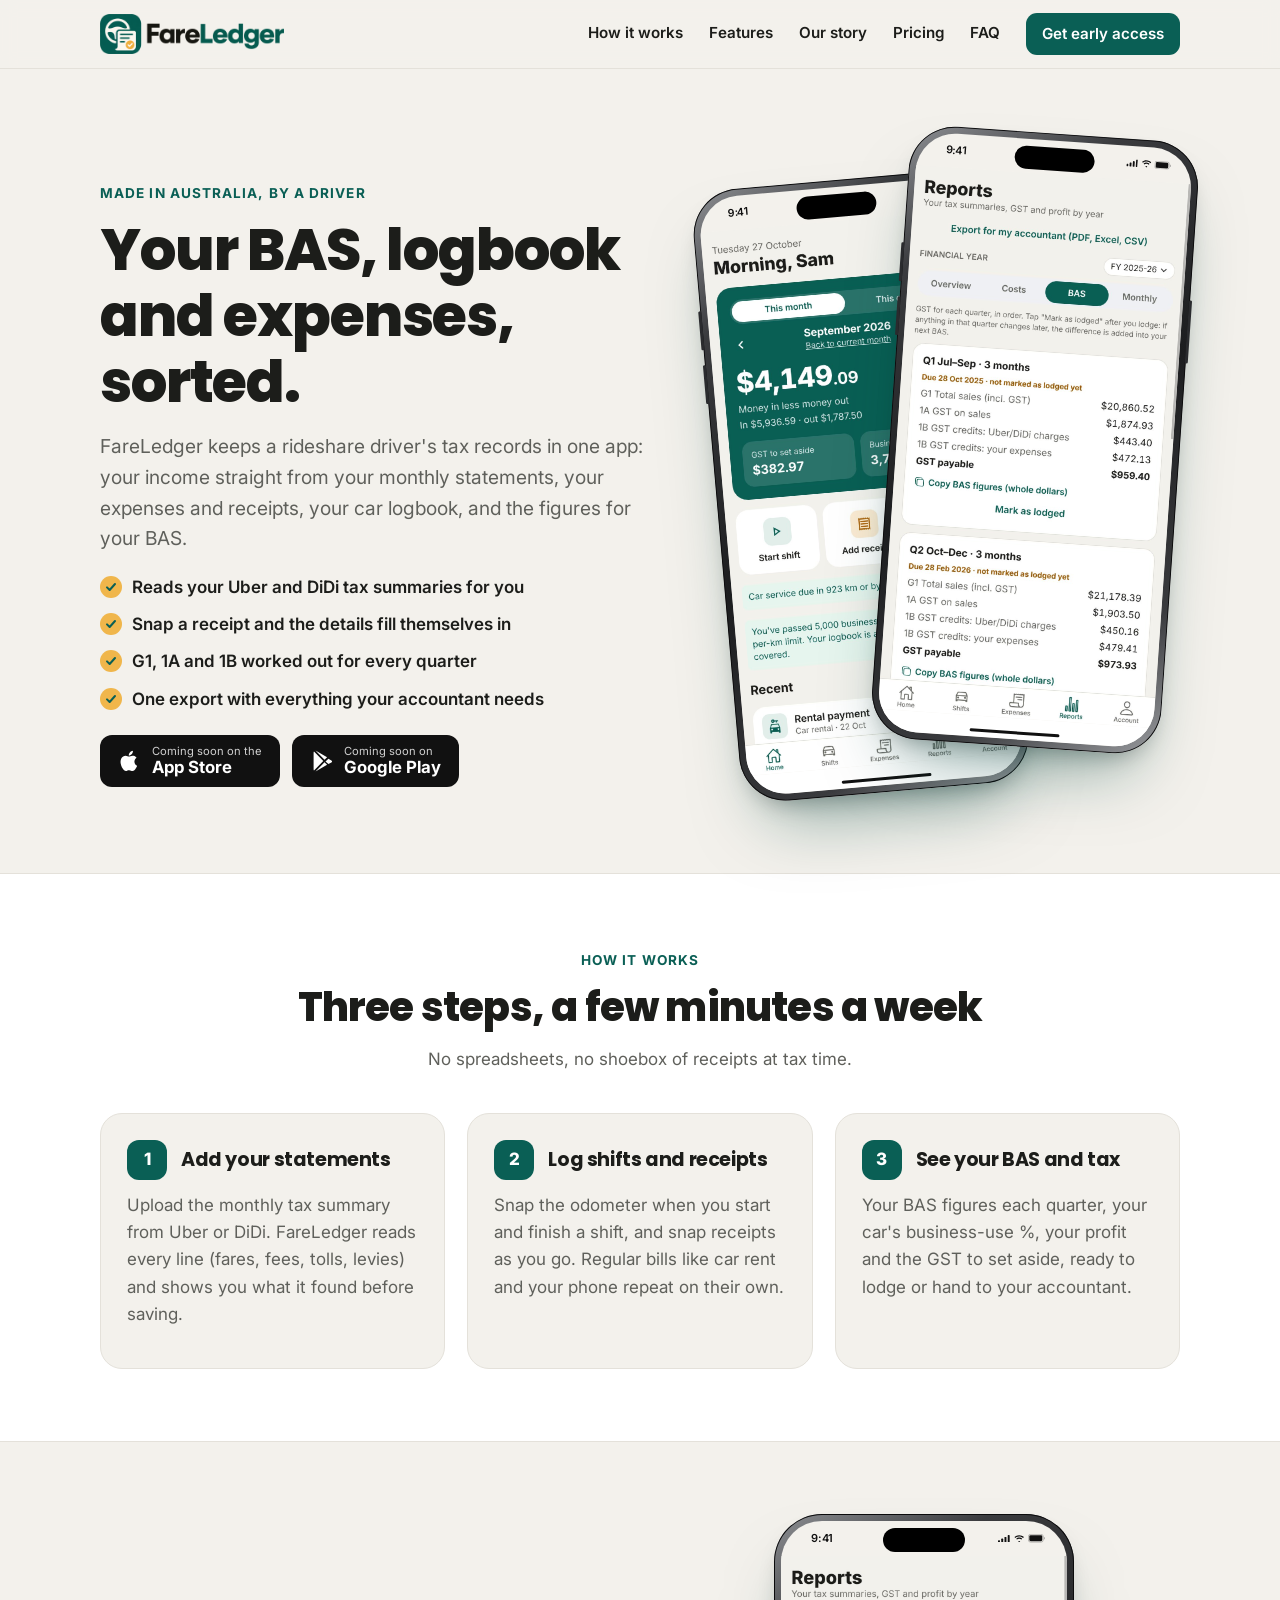
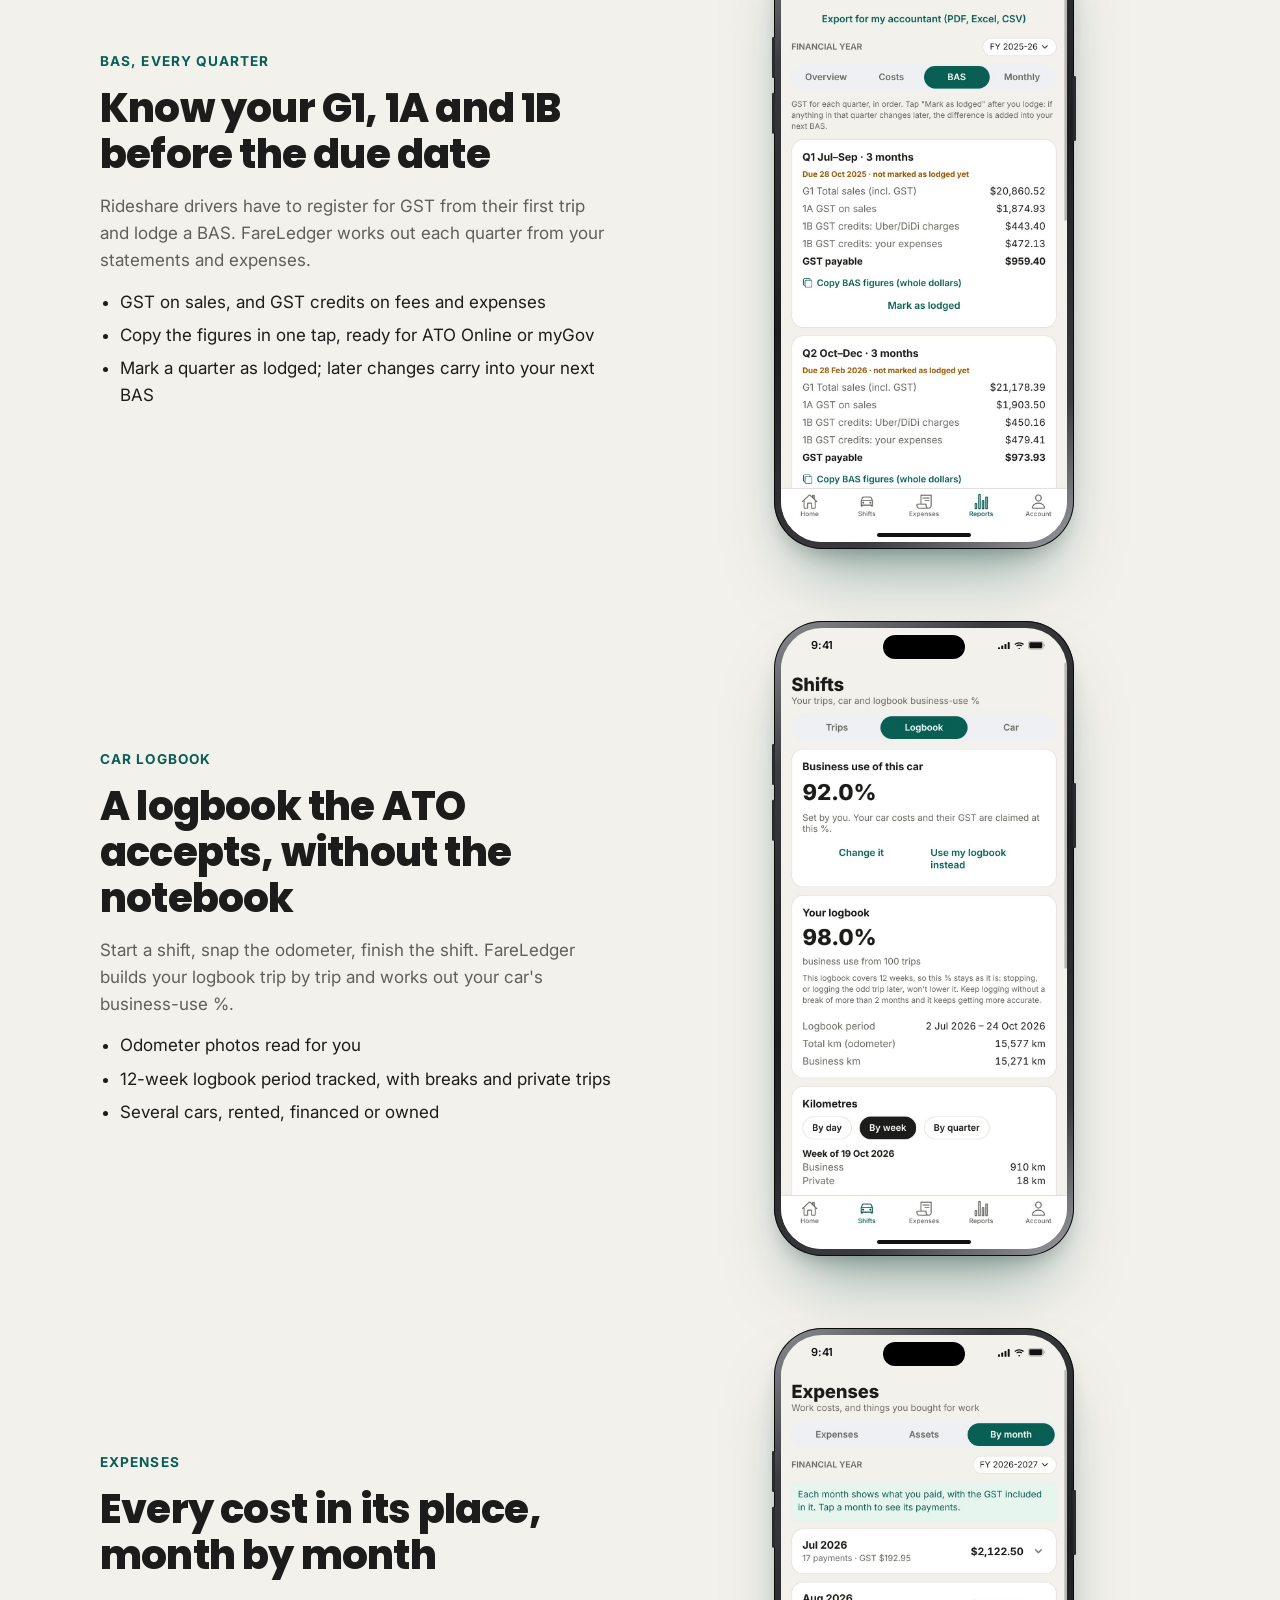
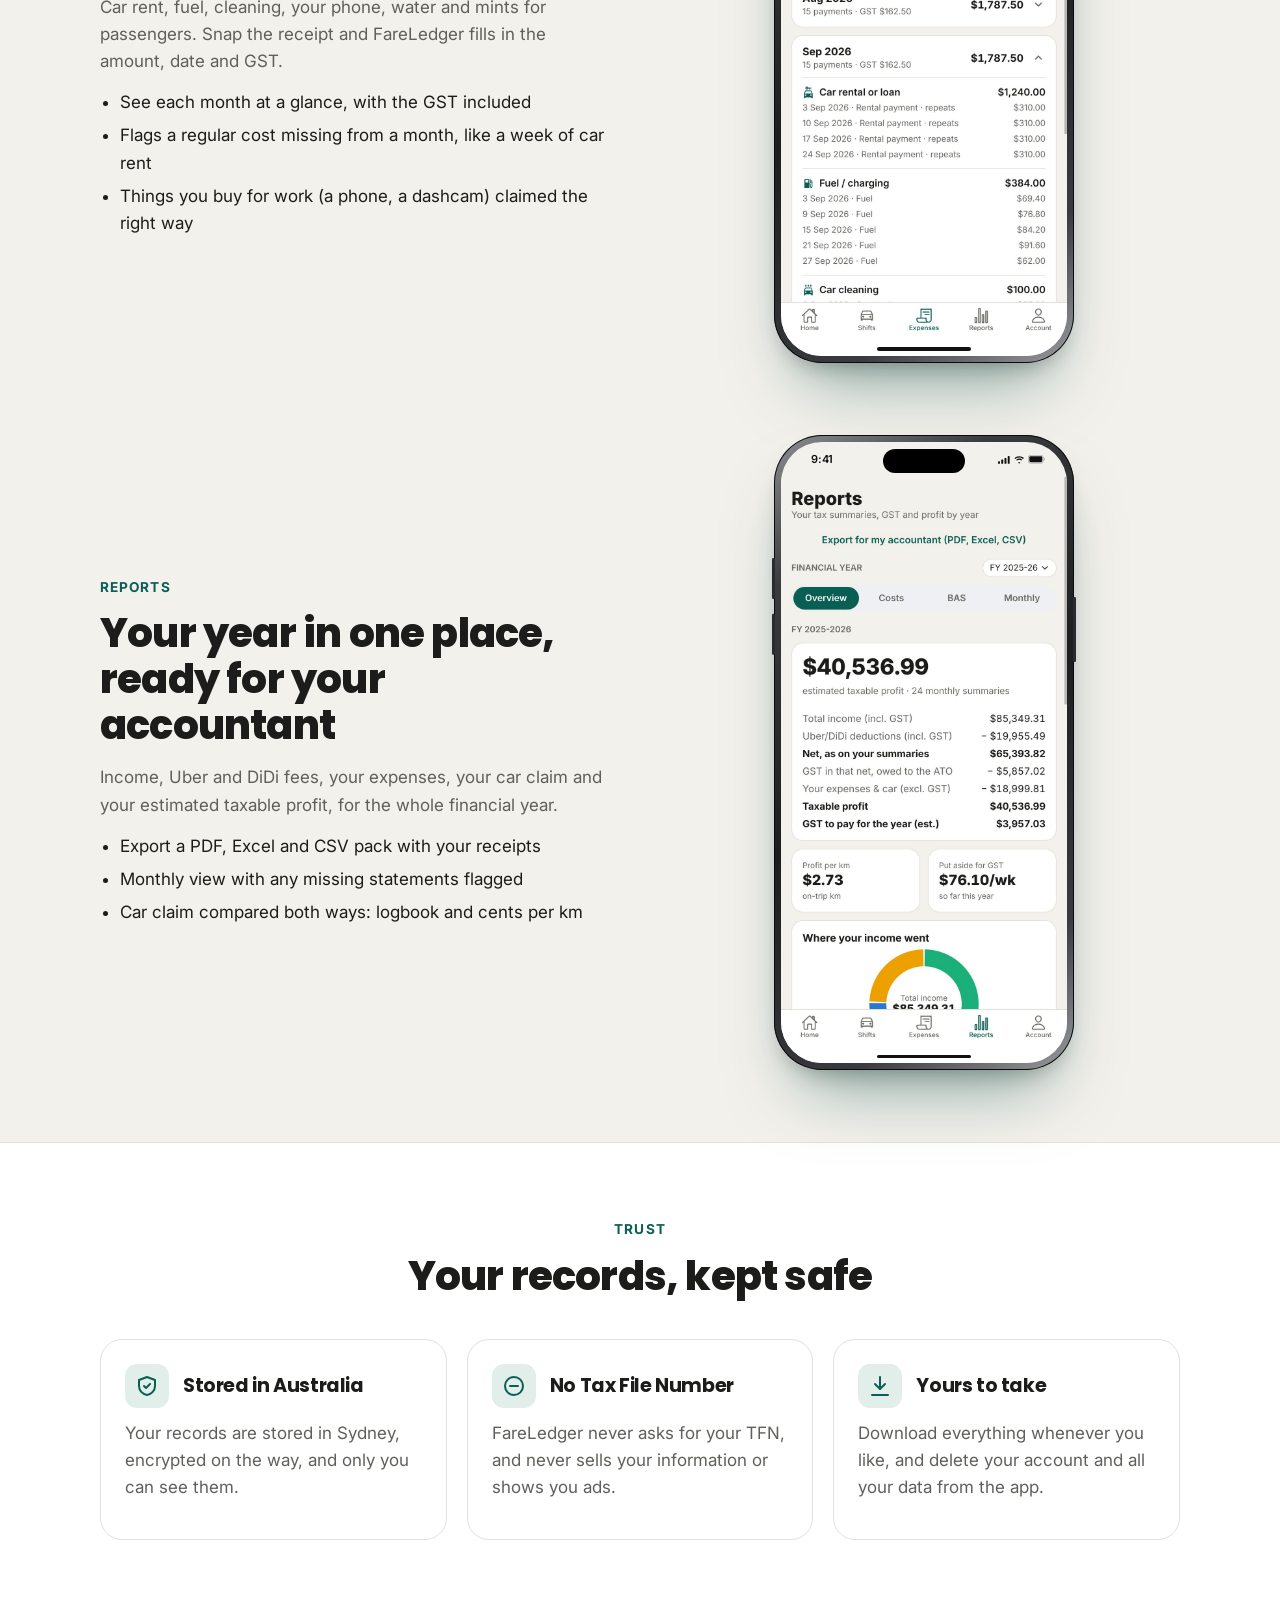
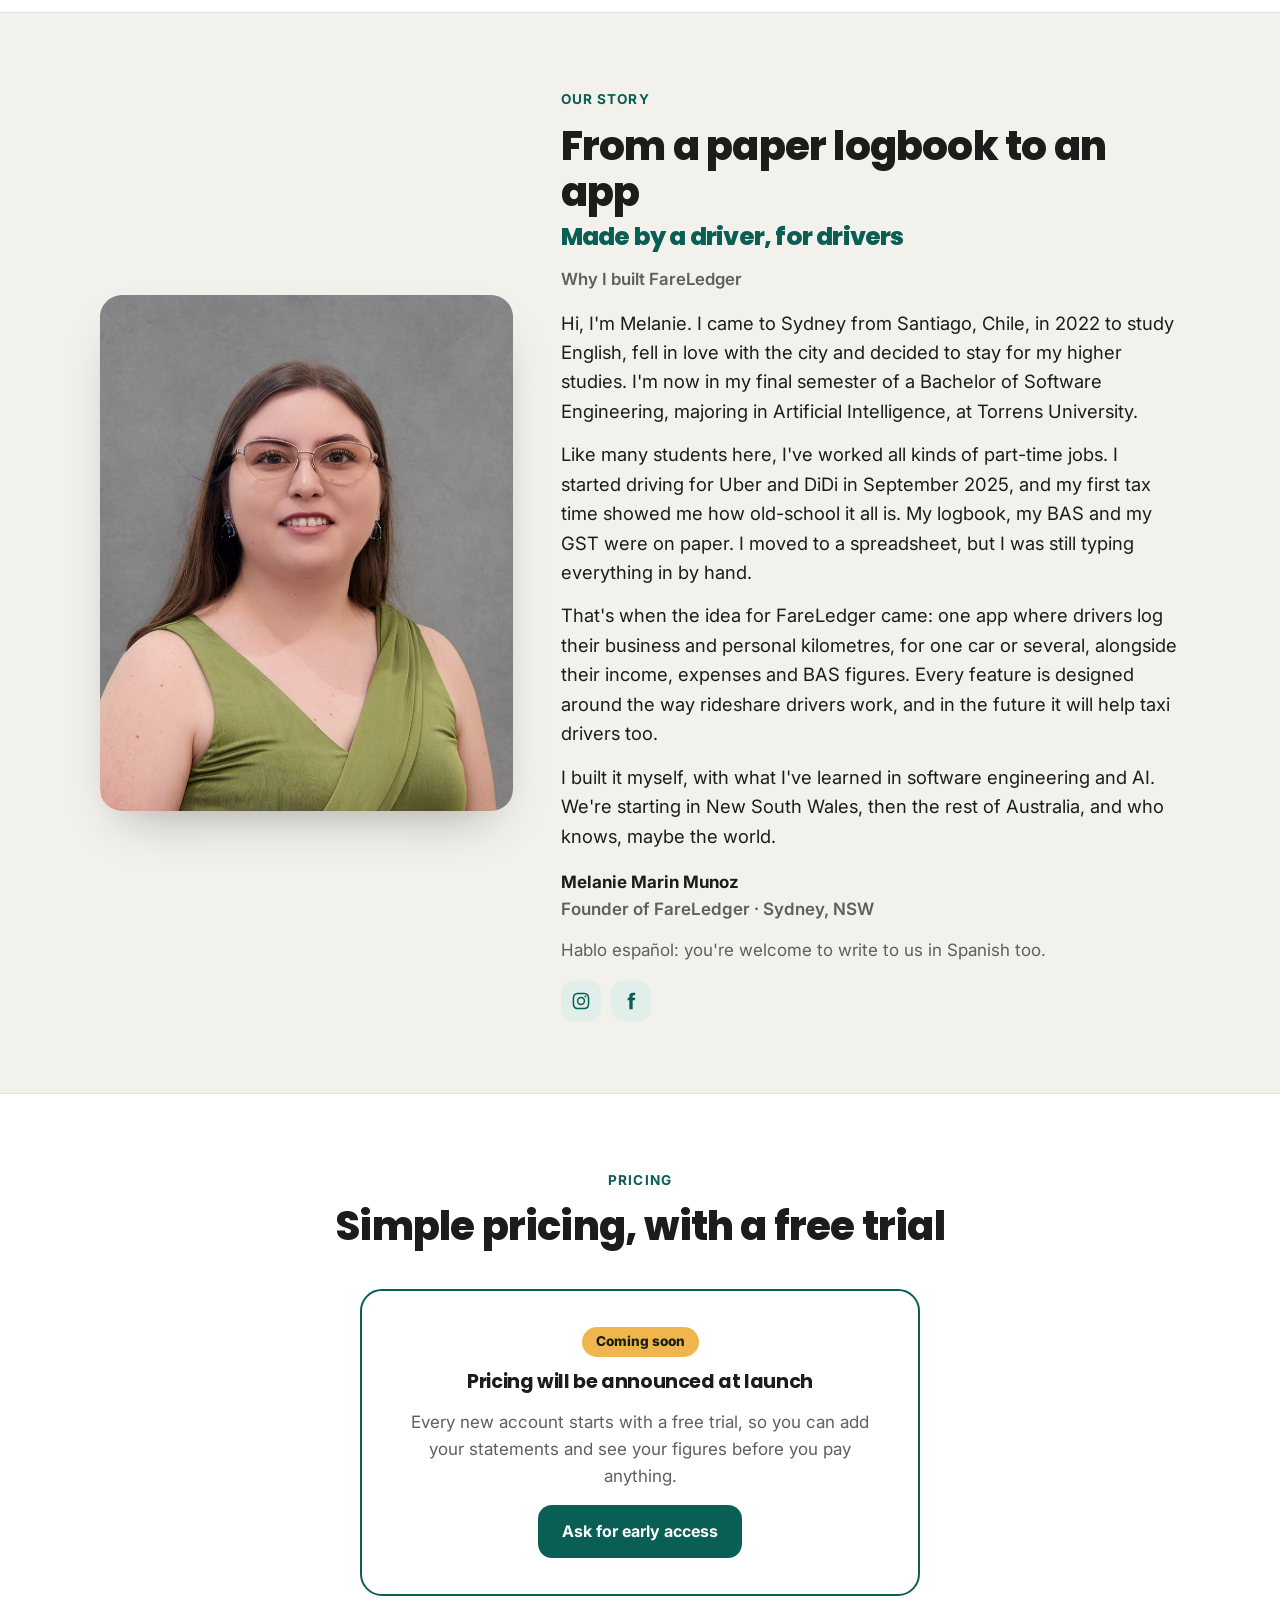
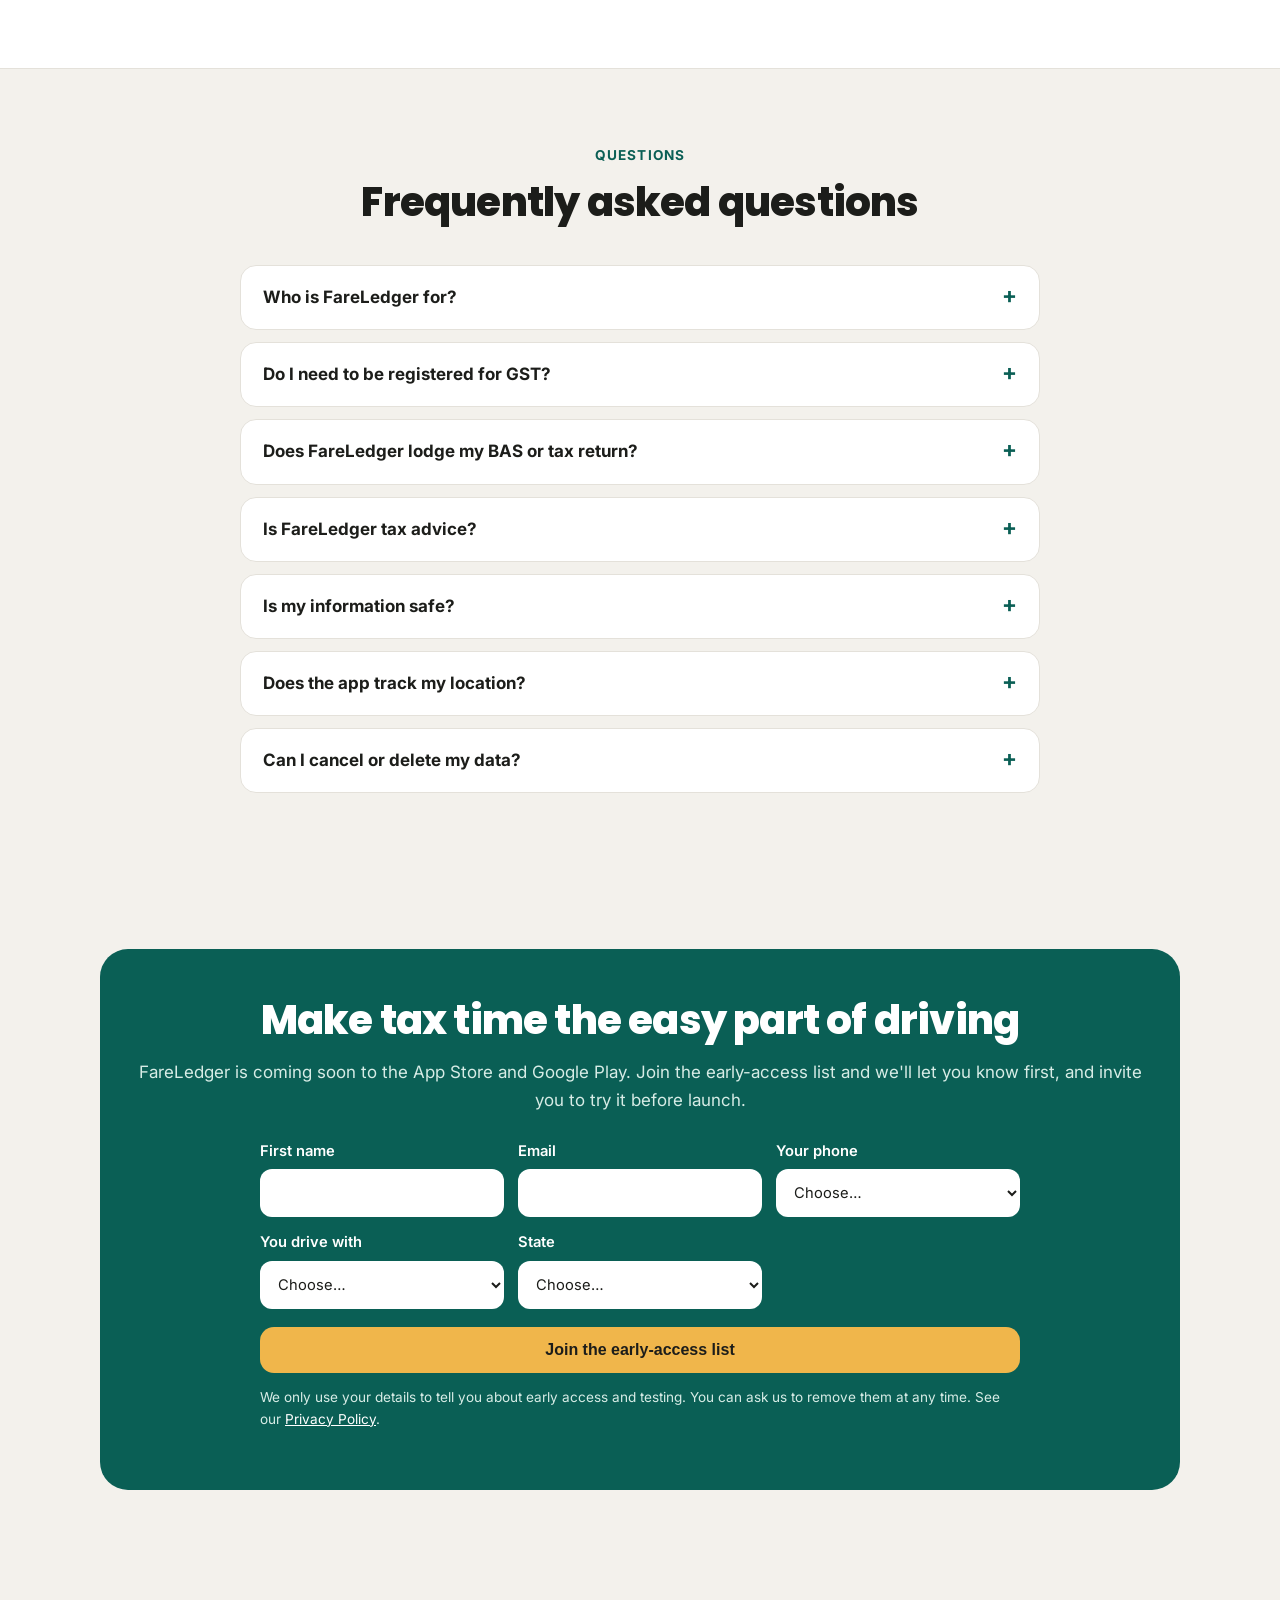
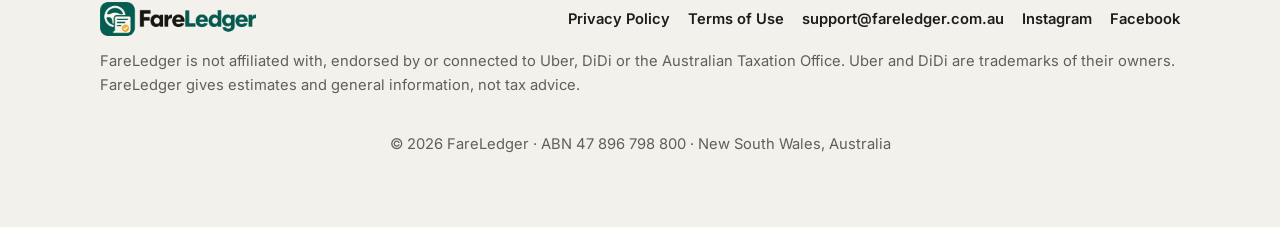
==== commit 5672d075: "Footer: ABN, centred copyright, hide LinkedIn and TikTok for now" ====
--- a/index.html
+++ b/index.html
@@ -9,17 +9,17 @@
   <meta property="og:description" content="Your income, expenses, logbook and BAS figures in one app. Made in Australia, by a driver." />
   <meta property="og:image" content="images/og.jpg" />
   <meta name="theme-color" content="#0a5f55" />
-  <link rel="icon" href="images/favicon.png?v=202610282037" />
-  <link rel="apple-touch-icon" href="images/apple-touch-icon.png?v=202610282037" />
+  <link rel="icon" href="images/favicon.png?v=202610290529" />
+  <link rel="apple-touch-icon" href="images/apple-touch-icon.png?v=202610290529" />
   <link rel="preconnect" href="https://fonts.googleapis.com" />
   <link rel="preconnect" href="https://fonts.gstatic.com" crossorigin />
   <link href="https://fonts.googleapis.com/css2?family=Inter:wght@400;600;700&family=Poppins:wght@700;800&display=swap" rel="stylesheet" />
-  <link rel="stylesheet" href="styles.css?v=202610282037" />
+  <link rel="stylesheet" href="styles.css?v=202610290529" />
 </head>
 <body>
   <header class="site">
     <div class="wrap">
-      <a class="logo" href="#top" aria-label="FareLedger home"><img src="images/logo.png?v=202610282037" alt="FareLedger" width="120" height="40" /></a>
+      <a class="logo" href="#top" aria-label="FareLedger home"><img src="images/logo.png?v=202610290529" alt="FareLedger" width="120" height="40" /></a>
       <nav class="links">
         <a href="#how">How it works</a>
         <a href="#features">Features</a>
@@ -56,8 +56,8 @@
           </div>
         </div>
         <div class="phones" aria-hidden="true">
-          <div class="iphone"><div class="screen"><div class="status"><span class="time">9:41</span><span class="island"></span><span class="icons"><svg viewBox="0 0 18 12"><rect x="0" y="8" width="3" height="4" rx="1"/><rect x="5" y="5.5" width="3" height="6.5" rx="1"/><rect x="10" y="3" width="3" height="9" rx="1"/><rect x="15" y="0" width="3" height="12" rx="1"/></svg><svg viewBox="0 0 16 12"><path d="M8 2.2c2.3 0 4.4.9 6 2.4l1.3-1.4C13.4 1.3 10.8.2 8 .2S2.6 1.3.7 3.2L2 4.6c1.6-1.5 3.7-2.4 6-2.4zm0 3.6c1.3 0 2.5.5 3.4 1.3l1.3-1.4C11.5 4.6 9.8 3.9 8 3.9s-3.5.7-4.7 1.8l1.3 1.4C5.5 6.3 6.7 5.8 8 5.8zm0 3.5c-.6 0-1.2.3-1.6.7L8 11.8l1.6-1.8c-.4-.4-1-.7-1.6-.7z"/></svg><svg viewBox="0 0 27 13"><rect x=".5" y=".5" width="23" height="12" rx="3.5" fill="none" stroke-opacity=".4" stroke="currentColor"/><rect x="2" y="2" width="20" height="9" rx="2"/><path d="M25 4.5v4c.8-.3 1.3-1.1 1.3-2s-.5-1.7-1.3-2z" fill-opacity=".4"/></svg></span></div><img src="images/app/home.jpg?v=202610282037" alt="" width="880" height="1736" /><div class="home-area"></div></div></div>
-          <div class="iphone"><div class="screen"><div class="status"><span class="time">9:41</span><span class="island"></span><span class="icons"><svg viewBox="0 0 18 12"><rect x="0" y="8" width="3" height="4" rx="1"/><rect x="5" y="5.5" width="3" height="6.5" rx="1"/><rect x="10" y="3" width="3" height="9" rx="1"/><rect x="15" y="0" width="3" height="12" rx="1"/></svg><svg viewBox="0 0 16 12"><path d="M8 2.2c2.3 0 4.4.9 6 2.4l1.3-1.4C13.4 1.3 10.8.2 8 .2S2.6 1.3.7 3.2L2 4.6c1.6-1.5 3.7-2.4 6-2.4zm0 3.6c1.3 0 2.5.5 3.4 1.3l1.3-1.4C11.5 4.6 9.8 3.9 8 3.9s-3.5.7-4.7 1.8l1.3 1.4C5.5 6.3 6.7 5.8 8 5.8zm0 3.5c-.6 0-1.2.3-1.6.7L8 11.8l1.6-1.8c-.4-.4-1-.7-1.6-.7z"/></svg><svg viewBox="0 0 27 13"><rect x=".5" y=".5" width="23" height="12" rx="3.5" fill="none" stroke-opacity=".4" stroke="currentColor"/><rect x="2" y="2" width="20" height="9" rx="2"/><path d="M25 4.5v4c.8-.3 1.3-1.1 1.3-2s-.5-1.7-1.3-2z" fill-opacity=".4"/></svg></span></div><img src="images/app/bas.jpg?v=202610282037" alt="" width="880" height="1736" /><div class="home-area"></div></div></div>
+          <div class="iphone"><div class="screen"><div class="status"><span class="time">9:41</span><span class="island"></span><span class="icons"><svg viewBox="0 0 18 12"><rect x="0" y="8" width="3" height="4" rx="1"/><rect x="5" y="5.5" width="3" height="6.5" rx="1"/><rect x="10" y="3" width="3" height="9" rx="1"/><rect x="15" y="0" width="3" height="12" rx="1"/></svg><svg viewBox="0 0 16 12"><path d="M8 2.2c2.3 0 4.4.9 6 2.4l1.3-1.4C13.4 1.3 10.8.2 8 .2S2.6 1.3.7 3.2L2 4.6c1.6-1.5 3.7-2.4 6-2.4zm0 3.6c1.3 0 2.5.5 3.4 1.3l1.3-1.4C11.5 4.6 9.8 3.9 8 3.9s-3.5.7-4.7 1.8l1.3 1.4C5.5 6.3 6.7 5.8 8 5.8zm0 3.5c-.6 0-1.2.3-1.6.7L8 11.8l1.6-1.8c-.4-.4-1-.7-1.6-.7z"/></svg><svg viewBox="0 0 27 13"><rect x=".5" y=".5" width="23" height="12" rx="3.5" fill="none" stroke-opacity=".4" stroke="currentColor"/><rect x="2" y="2" width="20" height="9" rx="2"/><path d="M25 4.5v4c.8-.3 1.3-1.1 1.3-2s-.5-1.7-1.3-2z" fill-opacity=".4"/></svg></span></div><img src="images/app/home.jpg?v=202610290529" alt="" width="880" height="1736" /><div class="home-area"></div></div></div>
+          <div class="iphone"><div class="screen"><div class="status"><span class="time">9:41</span><span class="island"></span><span class="icons"><svg viewBox="0 0 18 12"><rect x="0" y="8" width="3" height="4" rx="1"/><rect x="5" y="5.5" width="3" height="6.5" rx="1"/><rect x="10" y="3" width="3" height="9" rx="1"/><rect x="15" y="0" width="3" height="12" rx="1"/></svg><svg viewBox="0 0 16 12"><path d="M8 2.2c2.3 0 4.4.9 6 2.4l1.3-1.4C13.4 1.3 10.8.2 8 .2S2.6 1.3.7 3.2L2 4.6c1.6-1.5 3.7-2.4 6-2.4zm0 3.6c1.3 0 2.5.5 3.4 1.3l1.3-1.4C11.5 4.6 9.8 3.9 8 3.9s-3.5.7-4.7 1.8l1.3 1.4C5.5 6.3 6.7 5.8 8 5.8zm0 3.5c-.6 0-1.2.3-1.6.7L8 11.8l1.6-1.8c-.4-.4-1-.7-1.6-.7z"/></svg><svg viewBox="0 0 27 13"><rect x=".5" y=".5" width="23" height="12" rx="3.5" fill="none" stroke-opacity=".4" stroke="currentColor"/><rect x="2" y="2" width="20" height="9" rx="2"/><path d="M25 4.5v4c.8-.3 1.3-1.1 1.3-2s-.5-1.7-1.3-2z" fill-opacity=".4"/></svg></span></div><img src="images/app/bas.jpg?v=202610290529" alt="" width="880" height="1736" /><div class="home-area"></div></div></div>
         </div>
       </div>
     </section>
@@ -102,7 +102,7 @@
               <li>Mark a quarter as lodged; later changes carry into your next BAS</li>
             </ul>
           </div>
-          <div class="shot"><div class="iphone"><div class="screen"><div class="status"><span class="time">9:41</span><span class="island"></span><span class="icons"><svg viewBox="0 0 18 12"><rect x="0" y="8" width="3" height="4" rx="1"/><rect x="5" y="5.5" width="3" height="6.5" rx="1"/><rect x="10" y="3" width="3" height="9" rx="1"/><rect x="15" y="0" width="3" height="12" rx="1"/></svg><svg viewBox="0 0 16 12"><path d="M8 2.2c2.3 0 4.4.9 6 2.4l1.3-1.4C13.4 1.3 10.8.2 8 .2S2.6 1.3.7 3.2L2 4.6c1.6-1.5 3.7-2.4 6-2.4zm0 3.6c1.3 0 2.5.5 3.4 1.3l1.3-1.4C11.5 4.6 9.8 3.9 8 3.9s-3.5.7-4.7 1.8l1.3 1.4C5.5 6.3 6.7 5.8 8 5.8zm0 3.5c-.6 0-1.2.3-1.6.7L8 11.8l1.6-1.8c-.4-.4-1-.7-1.6-.7z"/></svg><svg viewBox="0 0 27 13"><rect x=".5" y=".5" width="23" height="12" rx="3.5" fill="none" stroke-opacity=".4" stroke="currentColor"/><rect x="2" y="2" width="20" height="9" rx="2"/><path d="M25 4.5v4c.8-.3 1.3-1.1 1.3-2s-.5-1.7-1.3-2z" fill-opacity=".4"/></svg></span></div><img src="images/app/bas.jpg?v=202610282037" alt="The BAS tab showing a quarter's G1, 1A and 1B" loading="lazy" width="880" height="1736" /><div class="home-area"></div></div></div></div>
+          <div class="shot"><div class="iphone"><div class="screen"><div class="status"><span class="time">9:41</span><span class="island"></span><span class="icons"><svg viewBox="0 0 18 12"><rect x="0" y="8" width="3" height="4" rx="1"/><rect x="5" y="5.5" width="3" height="6.5" rx="1"/><rect x="10" y="3" width="3" height="9" rx="1"/><rect x="15" y="0" width="3" height="12" rx="1"/></svg><svg viewBox="0 0 16 12"><path d="M8 2.2c2.3 0 4.4.9 6 2.4l1.3-1.4C13.4 1.3 10.8.2 8 .2S2.6 1.3.7 3.2L2 4.6c1.6-1.5 3.7-2.4 6-2.4zm0 3.6c1.3 0 2.5.5 3.4 1.3l1.3-1.4C11.5 4.6 9.8 3.9 8 3.9s-3.5.7-4.7 1.8l1.3 1.4C5.5 6.3 6.7 5.8 8 5.8zm0 3.5c-.6 0-1.2.3-1.6.7L8 11.8l1.6-1.8c-.4-.4-1-.7-1.6-.7z"/></svg><svg viewBox="0 0 27 13"><rect x=".5" y=".5" width="23" height="12" rx="3.5" fill="none" stroke-opacity=".4" stroke="currentColor"/><rect x="2" y="2" width="20" height="9" rx="2"/><path d="M25 4.5v4c.8-.3 1.3-1.1 1.3-2s-.5-1.7-1.3-2z" fill-opacity=".4"/></svg></span></div><img src="images/app/bas.jpg?v=202610290529" alt="The BAS tab showing a quarter's G1, 1A and 1B" loading="lazy" width="880" height="1736" /><div class="home-area"></div></div></div></div>
         </div>
 
         <div class="feature flip">
@@ -116,7 +116,7 @@
               <li>Several cars, rented, financed or owned</li>
             </ul>
           </div>
-          <div class="shot"><div class="iphone"><div class="screen"><div class="status"><span class="time">9:41</span><span class="island"></span><span class="icons"><svg viewBox="0 0 18 12"><rect x="0" y="8" width="3" height="4" rx="1"/><rect x="5" y="5.5" width="3" height="6.5" rx="1"/><rect x="10" y="3" width="3" height="9" rx="1"/><rect x="15" y="0" width="3" height="12" rx="1"/></svg><svg viewBox="0 0 16 12"><path d="M8 2.2c2.3 0 4.4.9 6 2.4l1.3-1.4C13.4 1.3 10.8.2 8 .2S2.6 1.3.7 3.2L2 4.6c1.6-1.5 3.7-2.4 6-2.4zm0 3.6c1.3 0 2.5.5 3.4 1.3l1.3-1.4C11.5 4.6 9.8 3.9 8 3.9s-3.5.7-4.7 1.8l1.3 1.4C5.5 6.3 6.7 5.8 8 5.8zm0 3.5c-.6 0-1.2.3-1.6.7L8 11.8l1.6-1.8c-.4-.4-1-.7-1.6-.7z"/></svg><svg viewBox="0 0 27 13"><rect x=".5" y=".5" width="23" height="12" rx="3.5" fill="none" stroke-opacity=".4" stroke="currentColor"/><rect x="2" y="2" width="20" height="9" rx="2"/><path d="M25 4.5v4c.8-.3 1.3-1.1 1.3-2s-.5-1.7-1.3-2z" fill-opacity=".4"/></svg></span></div><img src="images/app/logbook.jpg?v=202610282037" alt="The logbook showing the car's business-use percentage" loading="lazy" width="880" height="1736" /><div class="home-area"></div></div></div></div>
+          <div class="shot"><div class="iphone"><div class="screen"><div class="status"><span class="time">9:41</span><span class="island"></span><span class="icons"><svg viewBox="0 0 18 12"><rect x="0" y="8" width="3" height="4" rx="1"/><rect x="5" y="5.5" width="3" height="6.5" rx="1"/><rect x="10" y="3" width="3" height="9" rx="1"/><rect x="15" y="0" width="3" height="12" rx="1"/></svg><svg viewBox="0 0 16 12"><path d="M8 2.2c2.3 0 4.4.9 6 2.4l1.3-1.4C13.4 1.3 10.8.2 8 .2S2.6 1.3.7 3.2L2 4.6c1.6-1.5 3.7-2.4 6-2.4zm0 3.6c1.3 0 2.5.5 3.4 1.3l1.3-1.4C11.5 4.6 9.8 3.9 8 3.9s-3.5.7-4.7 1.8l1.3 1.4C5.5 6.3 6.7 5.8 8 5.8zm0 3.5c-.6 0-1.2.3-1.6.7L8 11.8l1.6-1.8c-.4-.4-1-.7-1.6-.7z"/></svg><svg viewBox="0 0 27 13"><rect x=".5" y=".5" width="23" height="12" rx="3.5" fill="none" stroke-opacity=".4" stroke="currentColor"/><rect x="2" y="2" width="20" height="9" rx="2"/><path d="M25 4.5v4c.8-.3 1.3-1.1 1.3-2s-.5-1.7-1.3-2z" fill-opacity=".4"/></svg></span></div><img src="images/app/logbook.jpg?v=202610290529" alt="The logbook showing the car's business-use percentage" loading="lazy" width="880" height="1736" /><div class="home-area"></div></div></div></div>
         </div>
 
         <div class="feature">
@@ -130,7 +130,7 @@
               <li>Things you buy for work (a phone, a dashcam) claimed the right way</li>
             </ul>
           </div>
-          <div class="shot"><div class="iphone"><div class="screen"><div class="status"><span class="time">9:41</span><span class="island"></span><span class="icons"><svg viewBox="0 0 18 12"><rect x="0" y="8" width="3" height="4" rx="1"/><rect x="5" y="5.5" width="3" height="6.5" rx="1"/><rect x="10" y="3" width="3" height="9" rx="1"/><rect x="15" y="0" width="3" height="12" rx="1"/></svg><svg viewBox="0 0 16 12"><path d="M8 2.2c2.3 0 4.4.9 6 2.4l1.3-1.4C13.4 1.3 10.8.2 8 .2S2.6 1.3.7 3.2L2 4.6c1.6-1.5 3.7-2.4 6-2.4zm0 3.6c1.3 0 2.5.5 3.4 1.3l1.3-1.4C11.5 4.6 9.8 3.9 8 3.9s-3.5.7-4.7 1.8l1.3 1.4C5.5 6.3 6.7 5.8 8 5.8zm0 3.5c-.6 0-1.2.3-1.6.7L8 11.8l1.6-1.8c-.4-.4-1-.7-1.6-.7z"/></svg><svg viewBox="0 0 27 13"><rect x=".5" y=".5" width="23" height="12" rx="3.5" fill="none" stroke-opacity=".4" stroke="currentColor"/><rect x="2" y="2" width="20" height="9" rx="2"/><path d="M25 4.5v4c.8-.3 1.3-1.1 1.3-2s-.5-1.7-1.3-2z" fill-opacity=".4"/></svg></span></div><img src="images/app/expenses.jpg?v=202610282037" alt="Expenses by month with payments grouped by kind" loading="lazy" width="880" height="1736" /><div class="home-area"></div></div></div></div>
+          <div class="shot"><div class="iphone"><div class="screen"><div class="status"><span class="time">9:41</span><span class="island"></span><span class="icons"><svg viewBox="0 0 18 12"><rect x="0" y="8" width="3" height="4" rx="1"/><rect x="5" y="5.5" width="3" height="6.5" rx="1"/><rect x="10" y="3" width="3" height="9" rx="1"/><rect x="15" y="0" width="3" height="12" rx="1"/></svg><svg viewBox="0 0 16 12"><path d="M8 2.2c2.3 0 4.4.9 6 2.4l1.3-1.4C13.4 1.3 10.8.2 8 .2S2.6 1.3.7 3.2L2 4.6c1.6-1.5 3.7-2.4 6-2.4zm0 3.6c1.3 0 2.5.5 3.4 1.3l1.3-1.4C11.5 4.6 9.8 3.9 8 3.9s-3.5.7-4.7 1.8l1.3 1.4C5.5 6.3 6.7 5.8 8 5.8zm0 3.5c-.6 0-1.2.3-1.6.7L8 11.8l1.6-1.8c-.4-.4-1-.7-1.6-.7z"/></svg><svg viewBox="0 0 27 13"><rect x=".5" y=".5" width="23" height="12" rx="3.5" fill="none" stroke-opacity=".4" stroke="currentColor"/><rect x="2" y="2" width="20" height="9" rx="2"/><path d="M25 4.5v4c.8-.3 1.3-1.1 1.3-2s-.5-1.7-1.3-2z" fill-opacity=".4"/></svg></span></div><img src="images/app/expenses.jpg?v=202610290529" alt="Expenses by month with payments grouped by kind" loading="lazy" width="880" height="1736" /><div class="home-area"></div></div></div></div>
         </div>
 
         <div class="feature flip">
@@ -144,7 +144,7 @@
               <li>Car claim compared both ways: logbook and cents per km</li>
             </ul>
           </div>
-          <div class="shot"><div class="iphone"><div class="screen"><div class="status"><span class="time">9:41</span><span class="island"></span><span class="icons"><svg viewBox="0 0 18 12"><rect x="0" y="8" width="3" height="4" rx="1"/><rect x="5" y="5.5" width="3" height="6.5" rx="1"/><rect x="10" y="3" width="3" height="9" rx="1"/><rect x="15" y="0" width="3" height="12" rx="1"/></svg><svg viewBox="0 0 16 12"><path d="M8 2.2c2.3 0 4.4.9 6 2.4l1.3-1.4C13.4 1.3 10.8.2 8 .2S2.6 1.3.7 3.2L2 4.6c1.6-1.5 3.7-2.4 6-2.4zm0 3.6c1.3 0 2.5.5 3.4 1.3l1.3-1.4C11.5 4.6 9.8 3.9 8 3.9s-3.5.7-4.7 1.8l1.3 1.4C5.5 6.3 6.7 5.8 8 5.8zm0 3.5c-.6 0-1.2.3-1.6.7L8 11.8l1.6-1.8c-.4-.4-1-.7-1.6-.7z"/></svg><svg viewBox="0 0 27 13"><rect x=".5" y=".5" width="23" height="12" rx="3.5" fill="none" stroke-opacity=".4" stroke="currentColor"/><rect x="2" y="2" width="20" height="9" rx="2"/><path d="M25 4.5v4c.8-.3 1.3-1.1 1.3-2s-.5-1.7-1.3-2z" fill-opacity=".4"/></svg></span></div><img src="images/app/reports.jpg?v=202610282037" alt="The yearly report with income, deductions and estimated profit" loading="lazy" width="880" height="1736" /><div class="home-area"></div></div></div></div>
+          <div class="shot"><div class="iphone"><div class="screen"><div class="status"><span class="time">9:41</span><span class="island"></span><span class="icons"><svg viewBox="0 0 18 12"><rect x="0" y="8" width="3" height="4" rx="1"/><rect x="5" y="5.5" width="3" height="6.5" rx="1"/><rect x="10" y="3" width="3" height="9" rx="1"/><rect x="15" y="0" width="3" height="12" rx="1"/></svg><svg viewBox="0 0 16 12"><path d="M8 2.2c2.3 0 4.4.9 6 2.4l1.3-1.4C13.4 1.3 10.8.2 8 .2S2.6 1.3.7 3.2L2 4.6c1.6-1.5 3.7-2.4 6-2.4zm0 3.6c1.3 0 2.5.5 3.4 1.3l1.3-1.4C11.5 4.6 9.8 3.9 8 3.9s-3.5.7-4.7 1.8l1.3 1.4C5.5 6.3 6.7 5.8 8 5.8zm0 3.5c-.6 0-1.2.3-1.6.7L8 11.8l1.6-1.8c-.4-.4-1-.7-1.6-.7z"/></svg><svg viewBox="0 0 27 13"><rect x=".5" y=".5" width="23" height="12" rx="3.5" fill="none" stroke-opacity=".4" stroke="currentColor"/><rect x="2" y="2" width="20" height="9" rx="2"/><path d="M25 4.5v4c.8-.3 1.3-1.1 1.3-2s-.5-1.7-1.3-2z" fill-opacity=".4"/></svg></span></div><img src="images/app/reports.jpg?v=202610290529" alt="The yearly report with income, deductions and estimated profit" loading="lazy" width="880" height="1736" /><div class="home-area"></div></div></div></div>
         </div>
       </div>
     </section>
@@ -177,7 +177,7 @@
 
     <section id="story">
       <div class="wrap founder">
-        <img src="images/melanie.jpg?v=202610282037" alt="Melanie Marin Munoz, founder of FareLedger" width="800" height="1000" loading="lazy" />
+        <img src="images/melanie.jpg?v=202610290529" alt="Melanie Marin Munoz, founder of FareLedger" width="800" height="1000" loading="lazy" />
         <div>
           <span class="eyebrow">Our story</span>
           <h2>From a paper logbook to an app<span class="sub">Made by a driver, for drivers</span></h2>
@@ -192,9 +192,11 @@
           <p class="muted" style="margin:6px 0 0">Hablo español: you're welcome to write to us in Spanish too.</p>
           <div class="social" aria-label="Follow Melanie and FareLedger">
             <!-- SOCIAL: links to be confirmed once the accounts exist -->
+            <!-- LinkedIn and TikTok hidden until the accounts' links are ready:
             <a href="https://www.linkedin.com/" aria-label="Melanie on LinkedIn" data-todo="linkedin"><svg viewBox="0 0 24 24"><path d="M4.98 3.5a2.5 2.5 0 1 1 0 5 2.5 2.5 0 0 1 0-5zM3 9h4v12H3zM9 9h3.8v1.7h.1c.5-1 1.8-2 3.8-2 4 0 4.8 2.6 4.8 6V21h-4v-5.5c0-1.3 0-3-1.9-3s-2.1 1.4-2.1 2.9V21H9z"/></svg></a>
+            <a href="https://www.tiktok.com/@fareledger" aria-label="FareLedger on TikTok"><svg viewBox="0 0 24 24"><path d="M16.6 2h-3.4v13.4a2.9 2.9 0 1 1-2.9-2.9c.3 0 .6 0 .8.1V9.1a6.3 6.3 0 1 0 5.5 6.3V8.6a8 8 0 0 0 4.7 1.5V6.7a4.7 4.7 0 0 1-4.7-4.7z"/></svg></a>
+            -->
             <a href="https://www.instagram.com/fareledger" aria-label="FareLedger on Instagram"><svg viewBox="0 0 24 24"><path d="M12 7a5 5 0 1 0 0 10 5 5 0 0 0 0-10zm0 8.2a3.2 3.2 0 1 1 0-6.4 3.2 3.2 0 0 1 0 6.4zM17.3 5.5a1.2 1.2 0 1 0 0 2.4 1.2 1.2 0 0 0 0-2.4zM12 2c-2.7 0-3 0-4.1.1C4.3 2.3 2.3 4.3 2.1 7.9 2 9 2 9.3 2 12s0 3 .1 4.1c.2 3.6 2.2 5.6 5.8 5.8 1.1.1 1.4.1 4.1.1s3 0 4.1-.1c3.6-.2 5.6-2.2 5.8-5.8.1-1.1.1-1.4.1-4.1s0-3-.1-4.1c-.2-3.6-2.2-5.6-5.8-5.8C15 2 14.7 2 12 2zm0 1.8c2.7 0 3 0 4 .1 2.7.1 4 1.4 4.1 4.1.1 1 .1 1.3.1 4s0 3-.1 4c-.1 2.7-1.4 4-4.1 4.1-1 .1-1.3.1-4 .1s-3 0-4-.1c-2.7-.1-4-1.4-4.1-4.1-.1-1-.1-1.3-.1-4s0-3 .1-4C3.9 5.3 5.3 4 8 3.9c1-.1 1.3-.1 4-.1z"/></svg></a>
-            <a href="https://www.tiktok.com/@fareledger" aria-label="FareLedger on TikTok"><svg viewBox="0 0 24 24"><path d="M16.6 2h-3.4v13.4a2.9 2.9 0 1 1-2.9-2.9c.3 0 .6 0 .8.1V9.1a6.3 6.3 0 1 0 5.5 6.3V8.6a8 8 0 0 0 4.7 1.5V6.7a4.7 4.7 0 0 1-4.7-4.7z"/></svg></a>
             <a href="https://www.facebook.com/fareledger" aria-label="FareLedger on Facebook"><svg viewBox="0 0 24 24"><path d="M14 8V6.3c0-.8.2-1.3 1.4-1.3H17V2h-2.6C11.3 2 10 3.6 10 6.1V8H8v3h2v11h4V11h2.7l.4-3z"/></svg></a>
           </div>
         </div>
@@ -282,18 +284,18 @@
   <footer class="site">
     <div class="wrap">
       <div class="row">
-        <img src="images/logo.png?v=202610282037" alt="FareLedger" width="120" height="40" style="height:34px;width:auto" />
+        <img src="images/logo.png?v=202610290529" alt="FareLedger" width="120" height="40" style="height:34px;width:auto" />
         <nav>
           <a href="privacy.html">Privacy Policy</a>
           <a href="terms.html">Terms of Use</a>
           <a href="mailto:support@fareledger.com.au">support@fareledger.com.au</a>
           <a href="https://www.instagram.com/fareledger">Instagram</a>
-          <a href="https://www.tiktok.com/@fareledger">TikTok</a>
+          <!-- <a href="https://www.tiktok.com/@fareledger">TikTok</a> (hidden until the account's link is ready) -->
           <a href="https://www.facebook.com/fareledger">Facebook</a>
         </nav>
       </div>
       <p>FareLedger is not affiliated with, endorsed by or connected to Uber, DiDi or the Australian Taxation Office. Uber and DiDi are trademarks of their owners. FareLedger gives estimates and general information, not tax advice.</p>
-      <p>© 2026 FareLedger · ABN [ABN] · New South Wales, Australia</p>
+      <p class="copyright">© 2026 FareLedger · ABN 47 896 798 800 · New South Wales, Australia</p>
     </div>
   </footer>
   <script>
--- a/styles.css
+++ b/styles.css
@@ -186,6 +186,7 @@
 footer.site .row { display: flex; flex-wrap: wrap; gap: 18px; align-items: center; justify-content: space-between; }
 footer.site nav { display: flex; flex-wrap: wrap; gap: 18px; }
 footer.site nav a { color: var(--text); text-decoration: none; font-weight: 600; }
+footer.site .copyright { text-align: center; margin-top: 8px; }
 
 /* Legal pages */
 .legal { max-width: 820px; margin: 0 auto; padding: 48px 20px 72px; }
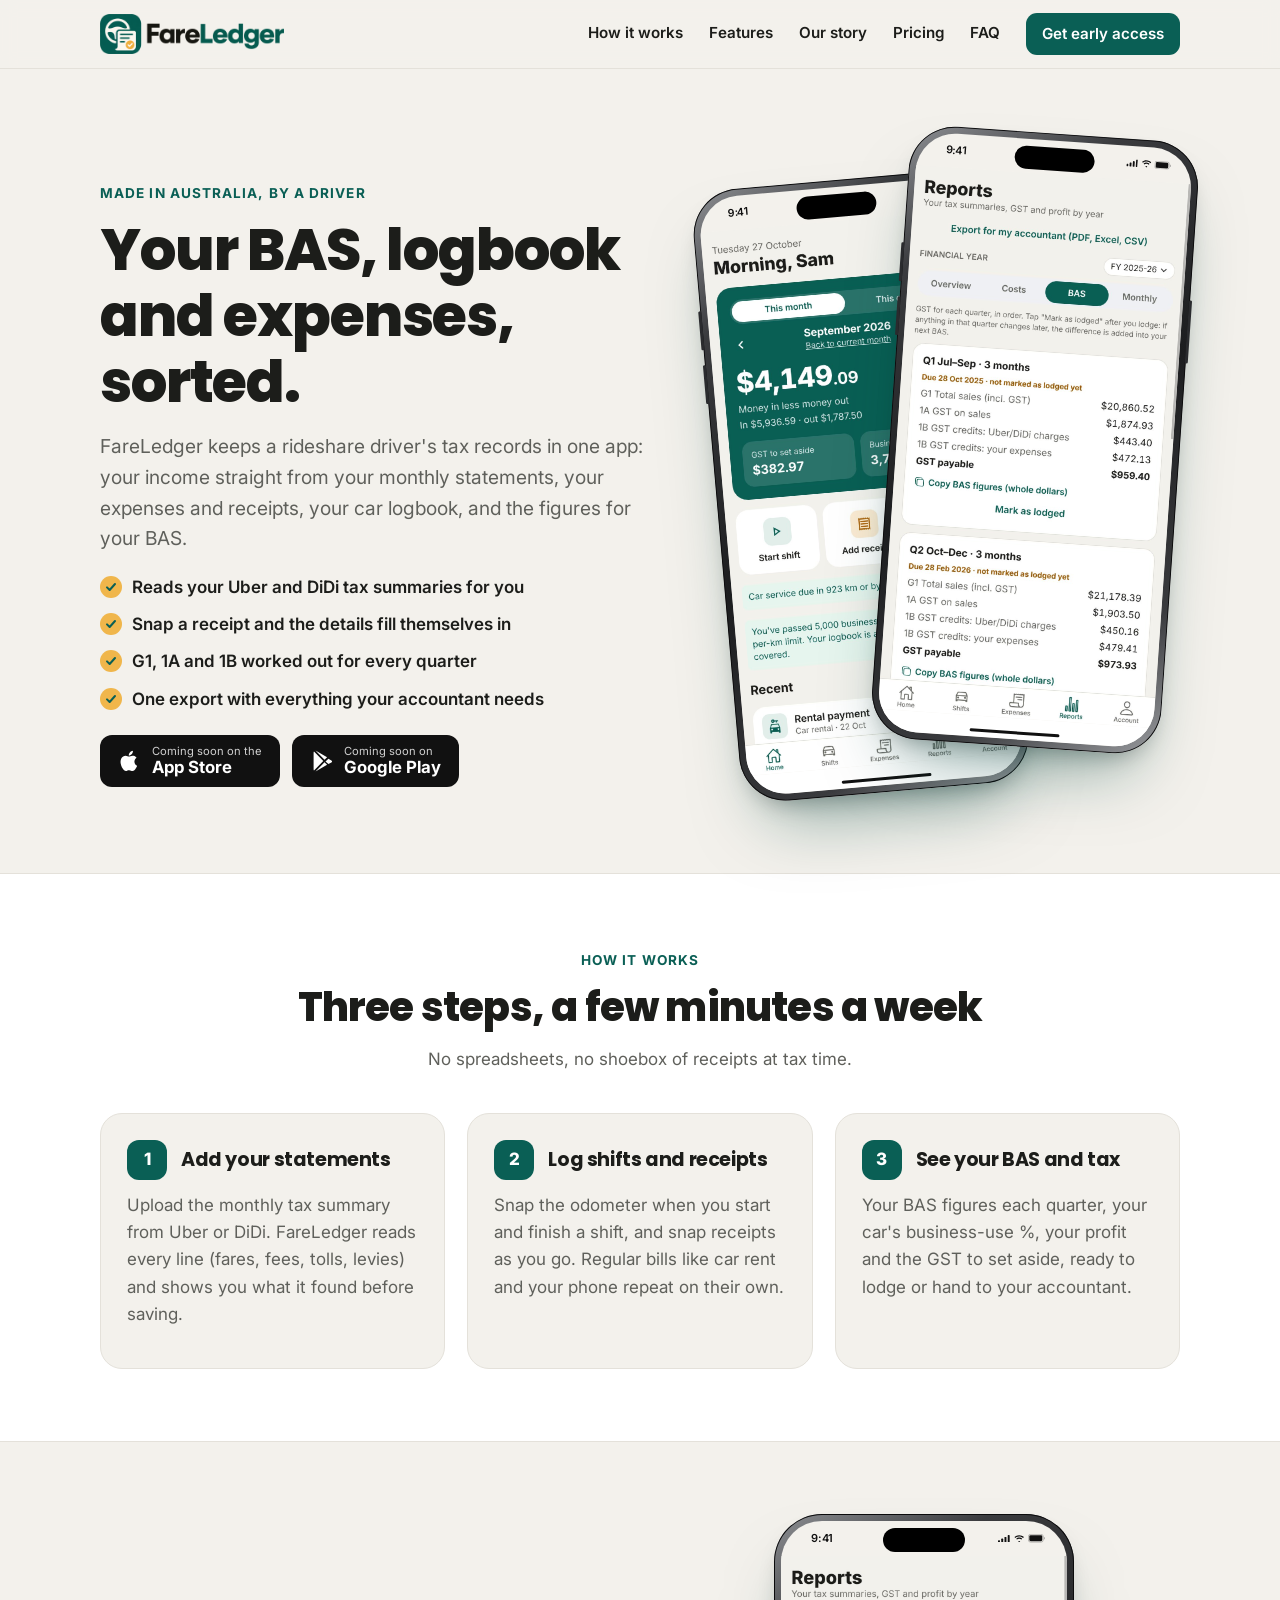
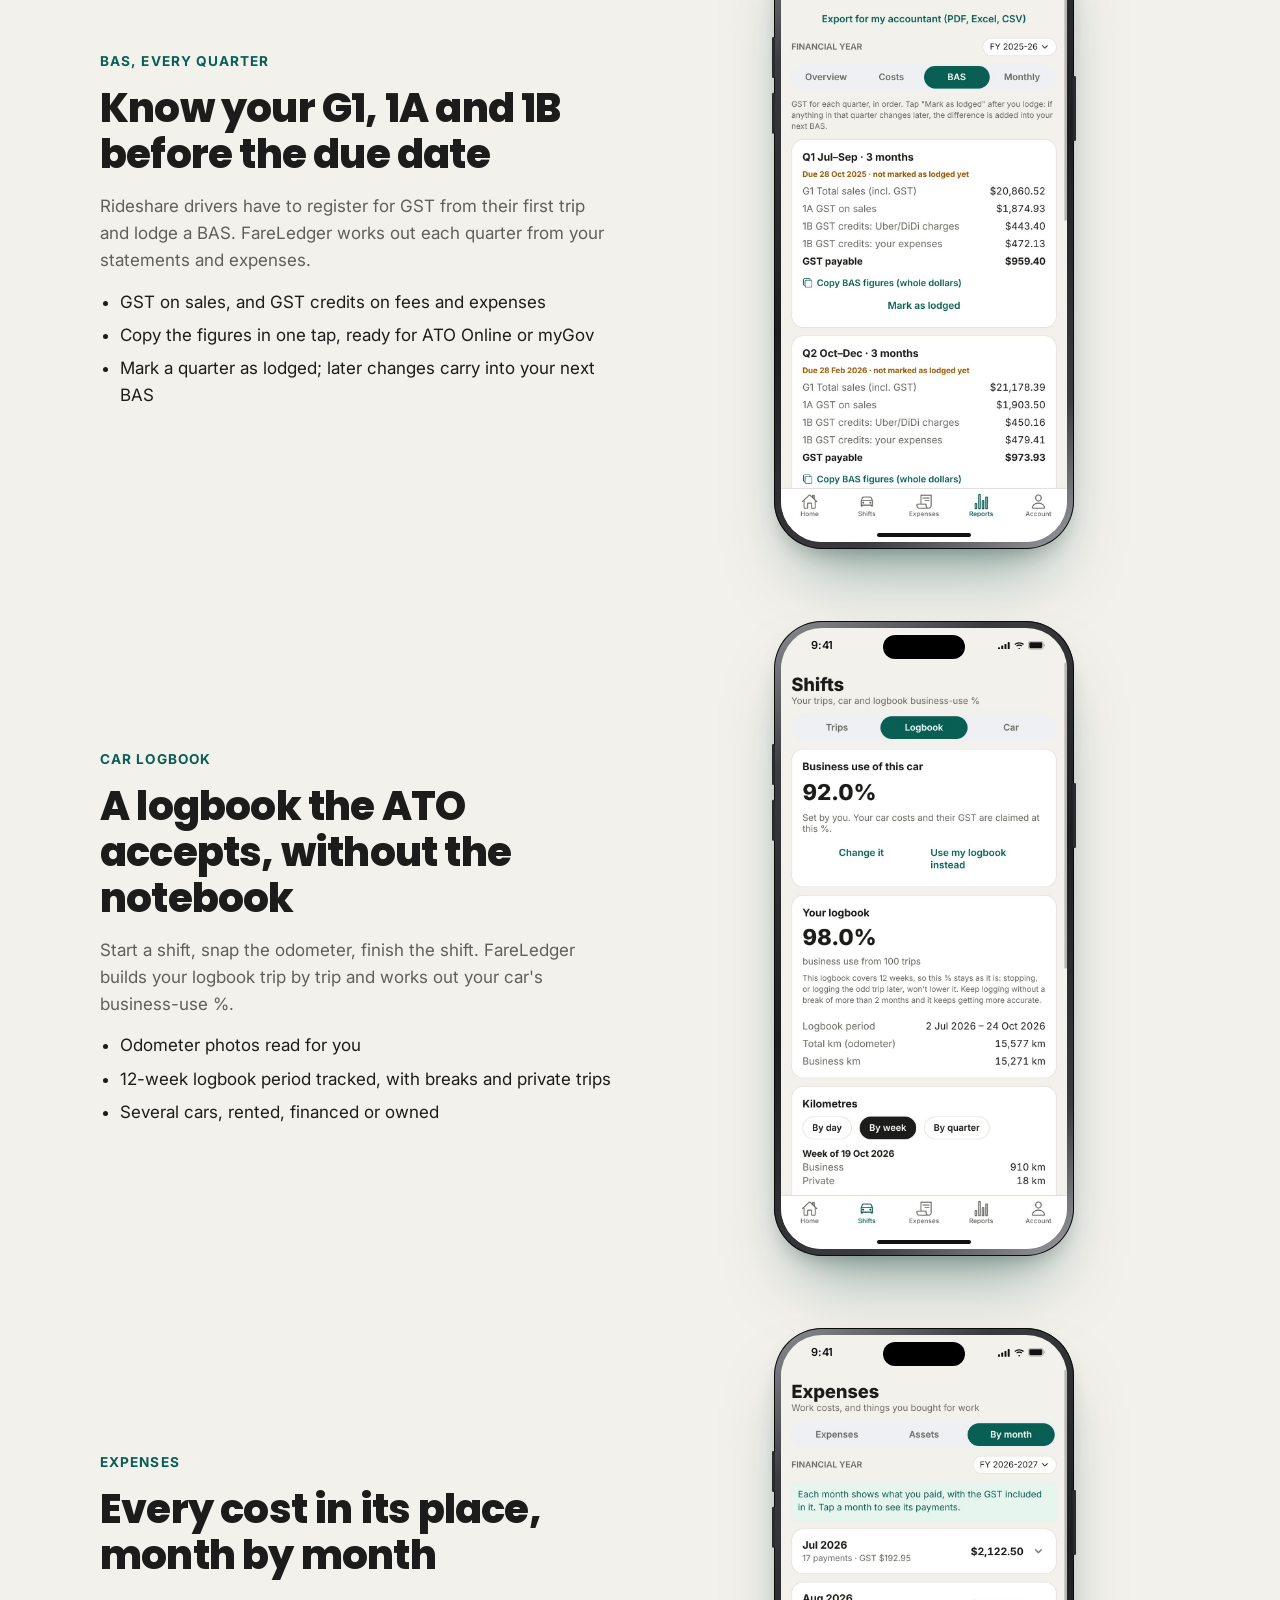
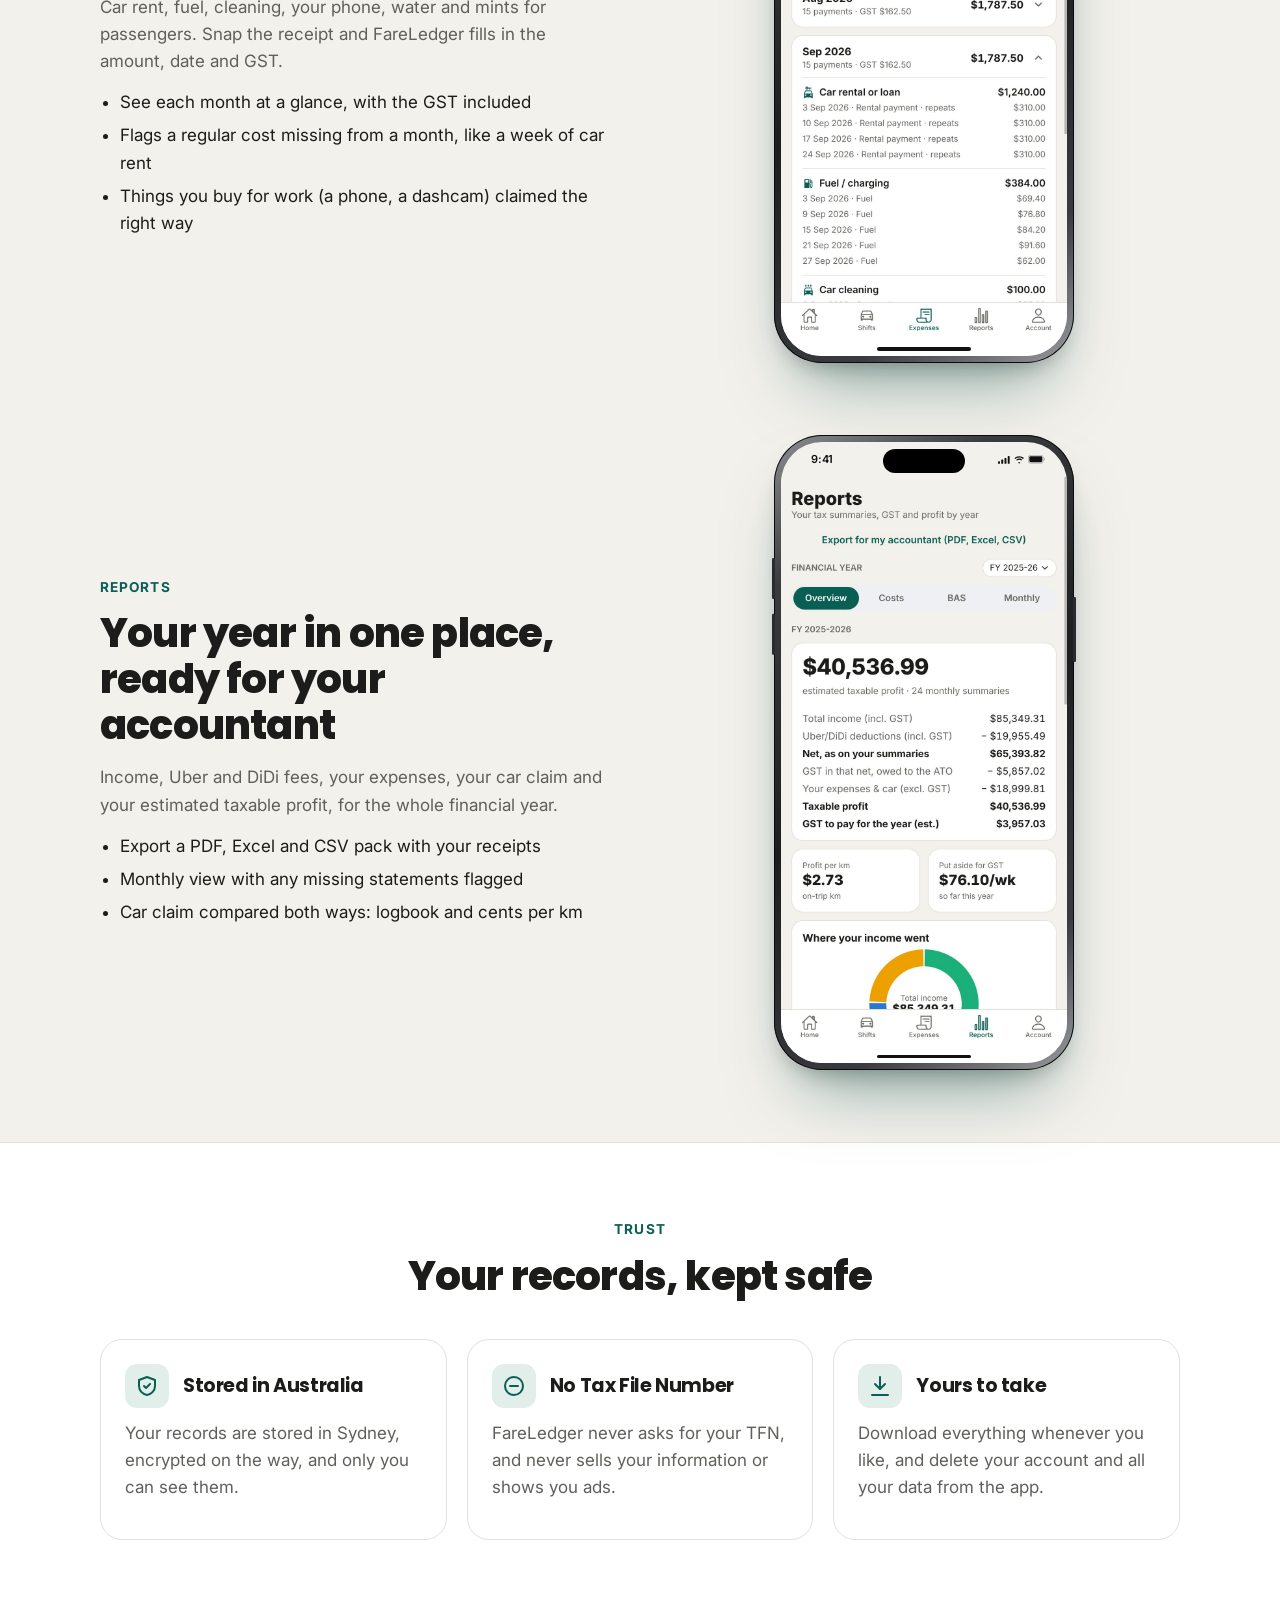
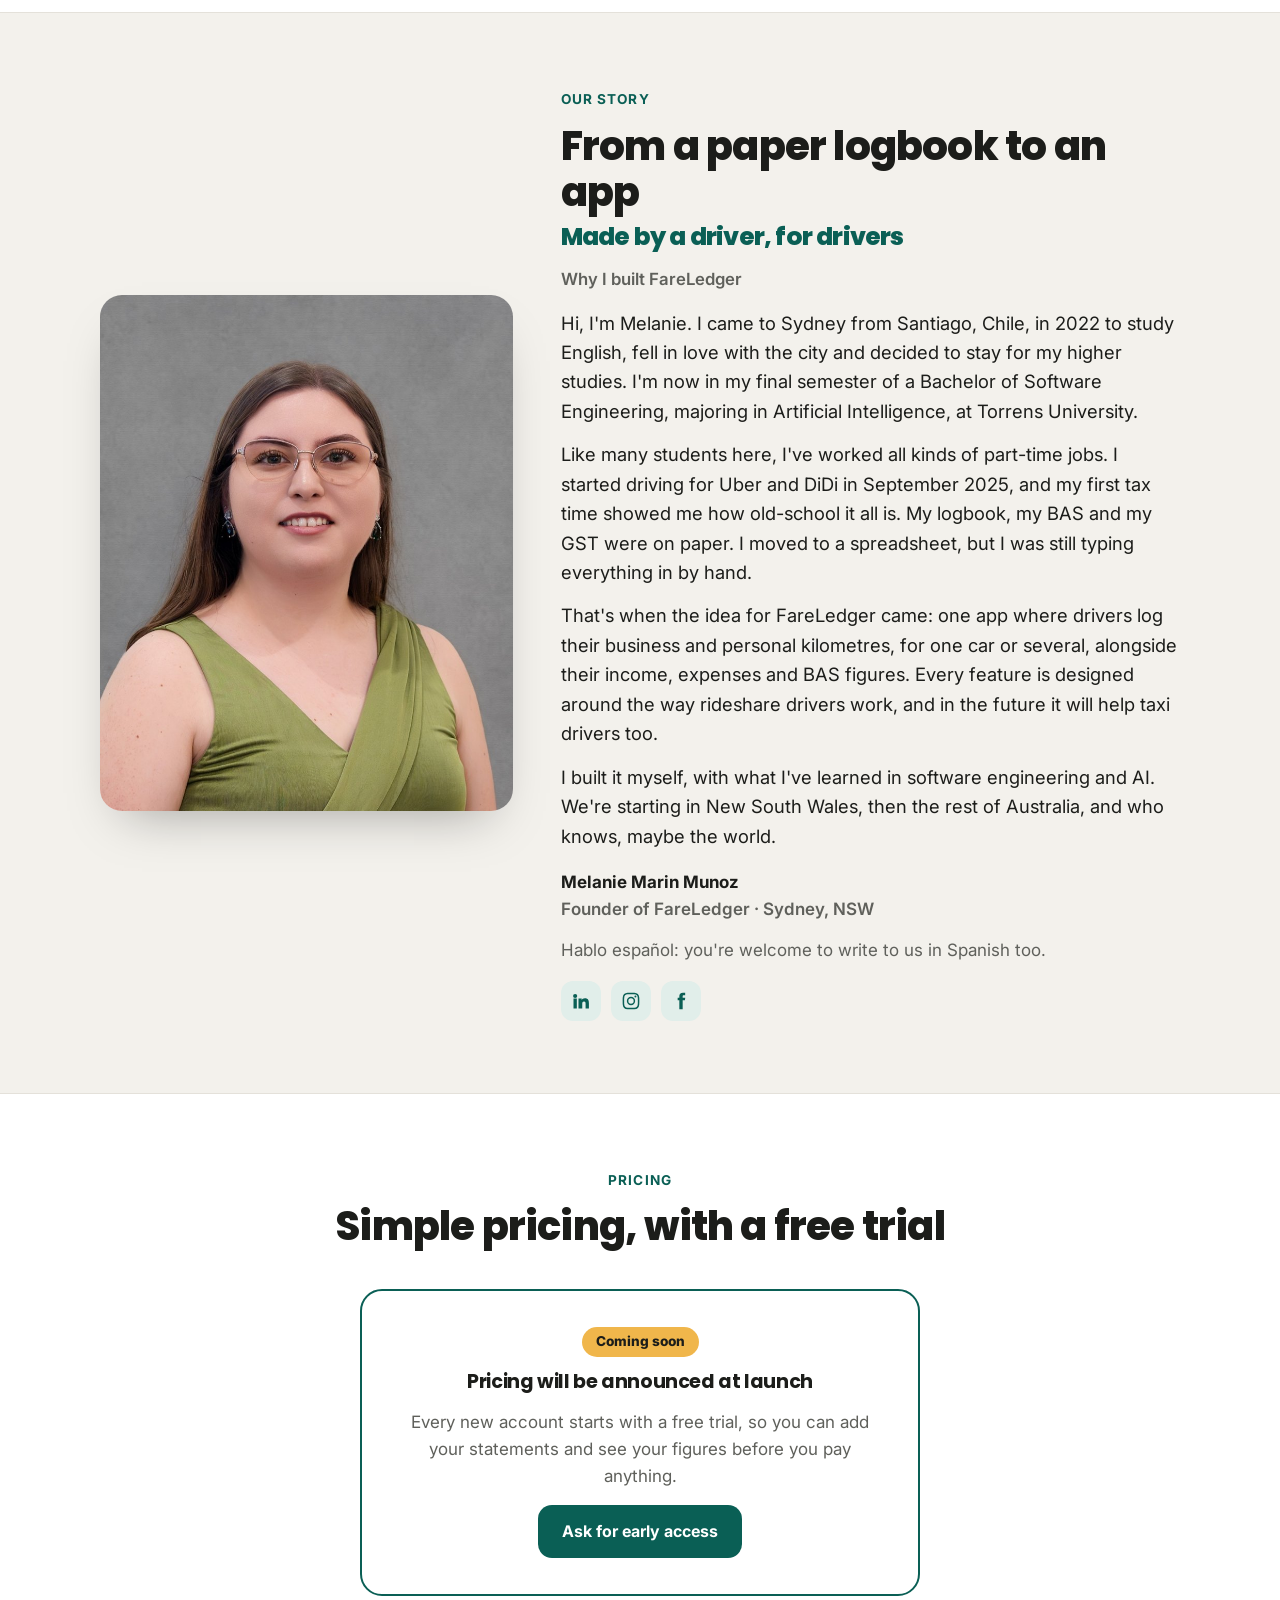
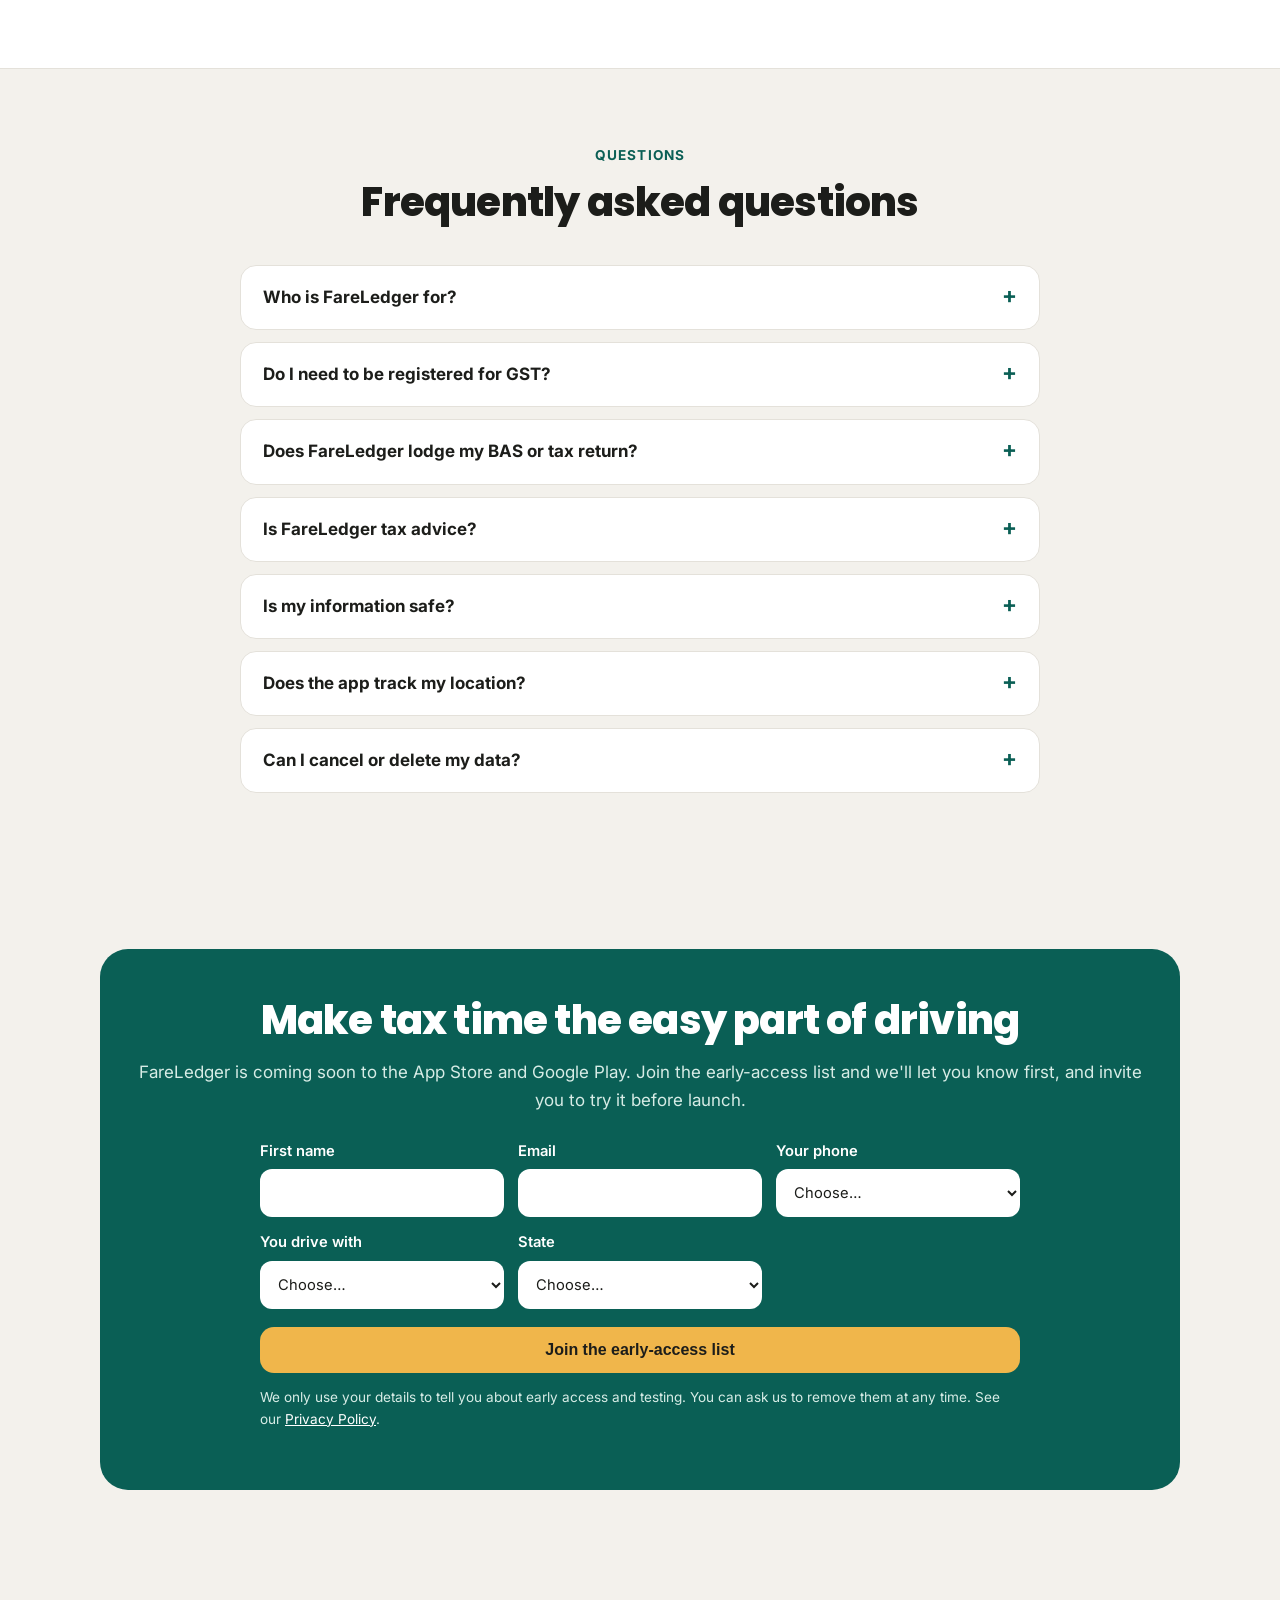
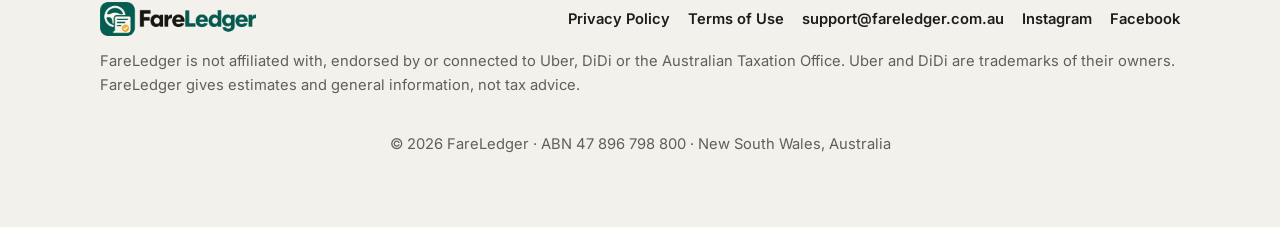
==== commit a3bf9671: "Add LinkedIn link" ====
--- a/index.html
+++ b/index.html
@@ -9,17 +9,17 @@
   <meta property="og:description" content="Your income, expenses, logbook and BAS figures in one app. Made in Australia, by a driver." />
   <meta property="og:image" content="images/og.jpg" />
   <meta name="theme-color" content="#0a5f55" />
-  <link rel="icon" href="images/favicon.png?v=202610290529" />
-  <link rel="apple-touch-icon" href="images/apple-touch-icon.png?v=202610290529" />
+  <link rel="icon" href="images/favicon.png?v=202610292236" />
+  <link rel="apple-touch-icon" href="images/apple-touch-icon.png?v=202610292236" />
   <link rel="preconnect" href="https://fonts.googleapis.com" />
   <link rel="preconnect" href="https://fonts.gstatic.com" crossorigin />
   <link href="https://fonts.googleapis.com/css2?family=Inter:wght@400;600;700&family=Poppins:wght@700;800&display=swap" rel="stylesheet" />
-  <link rel="stylesheet" href="styles.css?v=202610290529" />
+  <link rel="stylesheet" href="styles.css?v=202610292236" />
 </head>
 <body>
   <header class="site">
     <div class="wrap">
-      <a class="logo" href="#top" aria-label="FareLedger home"><img src="images/logo.png?v=202610290529" alt="FareLedger" width="120" height="40" /></a>
+      <a class="logo" href="#top" aria-label="FareLedger home"><img src="images/logo.png?v=202610292236" alt="FareLedger" width="120" height="40" /></a>
       <nav class="links">
         <a href="#how">How it works</a>
         <a href="#features">Features</a>
@@ -56,8 +56,8 @@
           </div>
         </div>
         <div class="phones" aria-hidden="true">
-          <div class="iphone"><div class="screen"><div class="status"><span class="time">9:41</span><span class="island"></span><span class="icons"><svg viewBox="0 0 18 12"><rect x="0" y="8" width="3" height="4" rx="1"/><rect x="5" y="5.5" width="3" height="6.5" rx="1"/><rect x="10" y="3" width="3" height="9" rx="1"/><rect x="15" y="0" width="3" height="12" rx="1"/></svg><svg viewBox="0 0 16 12"><path d="M8 2.2c2.3 0 4.4.9 6 2.4l1.3-1.4C13.4 1.3 10.8.2 8 .2S2.6 1.3.7 3.2L2 4.6c1.6-1.5 3.7-2.4 6-2.4zm0 3.6c1.3 0 2.5.5 3.4 1.3l1.3-1.4C11.5 4.6 9.8 3.9 8 3.9s-3.5.7-4.7 1.8l1.3 1.4C5.5 6.3 6.7 5.8 8 5.8zm0 3.5c-.6 0-1.2.3-1.6.7L8 11.8l1.6-1.8c-.4-.4-1-.7-1.6-.7z"/></svg><svg viewBox="0 0 27 13"><rect x=".5" y=".5" width="23" height="12" rx="3.5" fill="none" stroke-opacity=".4" stroke="currentColor"/><rect x="2" y="2" width="20" height="9" rx="2"/><path d="M25 4.5v4c.8-.3 1.3-1.1 1.3-2s-.5-1.7-1.3-2z" fill-opacity=".4"/></svg></span></div><img src="images/app/home.jpg?v=202610290529" alt="" width="880" height="1736" /><div class="home-area"></div></div></div>
-          <div class="iphone"><div class="screen"><div class="status"><span class="time">9:41</span><span class="island"></span><span class="icons"><svg viewBox="0 0 18 12"><rect x="0" y="8" width="3" height="4" rx="1"/><rect x="5" y="5.5" width="3" height="6.5" rx="1"/><rect x="10" y="3" width="3" height="9" rx="1"/><rect x="15" y="0" width="3" height="12" rx="1"/></svg><svg viewBox="0 0 16 12"><path d="M8 2.2c2.3 0 4.4.9 6 2.4l1.3-1.4C13.4 1.3 10.8.2 8 .2S2.6 1.3.7 3.2L2 4.6c1.6-1.5 3.7-2.4 6-2.4zm0 3.6c1.3 0 2.5.5 3.4 1.3l1.3-1.4C11.5 4.6 9.8 3.9 8 3.9s-3.5.7-4.7 1.8l1.3 1.4C5.5 6.3 6.7 5.8 8 5.8zm0 3.5c-.6 0-1.2.3-1.6.7L8 11.8l1.6-1.8c-.4-.4-1-.7-1.6-.7z"/></svg><svg viewBox="0 0 27 13"><rect x=".5" y=".5" width="23" height="12" rx="3.5" fill="none" stroke-opacity=".4" stroke="currentColor"/><rect x="2" y="2" width="20" height="9" rx="2"/><path d="M25 4.5v4c.8-.3 1.3-1.1 1.3-2s-.5-1.7-1.3-2z" fill-opacity=".4"/></svg></span></div><img src="images/app/bas.jpg?v=202610290529" alt="" width="880" height="1736" /><div class="home-area"></div></div></div>
+          <div class="iphone"><div class="screen"><div class="status"><span class="time">9:41</span><span class="island"></span><span class="icons"><svg viewBox="0 0 18 12"><rect x="0" y="8" width="3" height="4" rx="1"/><rect x="5" y="5.5" width="3" height="6.5" rx="1"/><rect x="10" y="3" width="3" height="9" rx="1"/><rect x="15" y="0" width="3" height="12" rx="1"/></svg><svg viewBox="0 0 16 12"><path d="M8 2.2c2.3 0 4.4.9 6 2.4l1.3-1.4C13.4 1.3 10.8.2 8 .2S2.6 1.3.7 3.2L2 4.6c1.6-1.5 3.7-2.4 6-2.4zm0 3.6c1.3 0 2.5.5 3.4 1.3l1.3-1.4C11.5 4.6 9.8 3.9 8 3.9s-3.5.7-4.7 1.8l1.3 1.4C5.5 6.3 6.7 5.8 8 5.8zm0 3.5c-.6 0-1.2.3-1.6.7L8 11.8l1.6-1.8c-.4-.4-1-.7-1.6-.7z"/></svg><svg viewBox="0 0 27 13"><rect x=".5" y=".5" width="23" height="12" rx="3.5" fill="none" stroke-opacity=".4" stroke="currentColor"/><rect x="2" y="2" width="20" height="9" rx="2"/><path d="M25 4.5v4c.8-.3 1.3-1.1 1.3-2s-.5-1.7-1.3-2z" fill-opacity=".4"/></svg></span></div><img src="images/app/home.jpg?v=202610292236" alt="" width="880" height="1736" /><div class="home-area"></div></div></div>
+          <div class="iphone"><div class="screen"><div class="status"><span class="time">9:41</span><span class="island"></span><span class="icons"><svg viewBox="0 0 18 12"><rect x="0" y="8" width="3" height="4" rx="1"/><rect x="5" y="5.5" width="3" height="6.5" rx="1"/><rect x="10" y="3" width="3" height="9" rx="1"/><rect x="15" y="0" width="3" height="12" rx="1"/></svg><svg viewBox="0 0 16 12"><path d="M8 2.2c2.3 0 4.4.9 6 2.4l1.3-1.4C13.4 1.3 10.8.2 8 .2S2.6 1.3.7 3.2L2 4.6c1.6-1.5 3.7-2.4 6-2.4zm0 3.6c1.3 0 2.5.5 3.4 1.3l1.3-1.4C11.5 4.6 9.8 3.9 8 3.9s-3.5.7-4.7 1.8l1.3 1.4C5.5 6.3 6.7 5.8 8 5.8zm0 3.5c-.6 0-1.2.3-1.6.7L8 11.8l1.6-1.8c-.4-.4-1-.7-1.6-.7z"/></svg><svg viewBox="0 0 27 13"><rect x=".5" y=".5" width="23" height="12" rx="3.5" fill="none" stroke-opacity=".4" stroke="currentColor"/><rect x="2" y="2" width="20" height="9" rx="2"/><path d="M25 4.5v4c.8-.3 1.3-1.1 1.3-2s-.5-1.7-1.3-2z" fill-opacity=".4"/></svg></span></div><img src="images/app/bas.jpg?v=202610292236" alt="" width="880" height="1736" /><div class="home-area"></div></div></div>
         </div>
       </div>
     </section>
@@ -102,7 +102,7 @@
               <li>Mark a quarter as lodged; later changes carry into your next BAS</li>
             </ul>
           </div>
-          <div class="shot"><div class="iphone"><div class="screen"><div class="status"><span class="time">9:41</span><span class="island"></span><span class="icons"><svg viewBox="0 0 18 12"><rect x="0" y="8" width="3" height="4" rx="1"/><rect x="5" y="5.5" width="3" height="6.5" rx="1"/><rect x="10" y="3" width="3" height="9" rx="1"/><rect x="15" y="0" width="3" height="12" rx="1"/></svg><svg viewBox="0 0 16 12"><path d="M8 2.2c2.3 0 4.4.9 6 2.4l1.3-1.4C13.4 1.3 10.8.2 8 .2S2.6 1.3.7 3.2L2 4.6c1.6-1.5 3.7-2.4 6-2.4zm0 3.6c1.3 0 2.5.5 3.4 1.3l1.3-1.4C11.5 4.6 9.8 3.9 8 3.9s-3.5.7-4.7 1.8l1.3 1.4C5.5 6.3 6.7 5.8 8 5.8zm0 3.5c-.6 0-1.2.3-1.6.7L8 11.8l1.6-1.8c-.4-.4-1-.7-1.6-.7z"/></svg><svg viewBox="0 0 27 13"><rect x=".5" y=".5" width="23" height="12" rx="3.5" fill="none" stroke-opacity=".4" stroke="currentColor"/><rect x="2" y="2" width="20" height="9" rx="2"/><path d="M25 4.5v4c.8-.3 1.3-1.1 1.3-2s-.5-1.7-1.3-2z" fill-opacity=".4"/></svg></span></div><img src="images/app/bas.jpg?v=202610290529" alt="The BAS tab showing a quarter's G1, 1A and 1B" loading="lazy" width="880" height="1736" /><div class="home-area"></div></div></div></div>
+          <div class="shot"><div class="iphone"><div class="screen"><div class="status"><span class="time">9:41</span><span class="island"></span><span class="icons"><svg viewBox="0 0 18 12"><rect x="0" y="8" width="3" height="4" rx="1"/><rect x="5" y="5.5" width="3" height="6.5" rx="1"/><rect x="10" y="3" width="3" height="9" rx="1"/><rect x="15" y="0" width="3" height="12" rx="1"/></svg><svg viewBox="0 0 16 12"><path d="M8 2.2c2.3 0 4.4.9 6 2.4l1.3-1.4C13.4 1.3 10.8.2 8 .2S2.6 1.3.7 3.2L2 4.6c1.6-1.5 3.7-2.4 6-2.4zm0 3.6c1.3 0 2.5.5 3.4 1.3l1.3-1.4C11.5 4.6 9.8 3.9 8 3.9s-3.5.7-4.7 1.8l1.3 1.4C5.5 6.3 6.7 5.8 8 5.8zm0 3.5c-.6 0-1.2.3-1.6.7L8 11.8l1.6-1.8c-.4-.4-1-.7-1.6-.7z"/></svg><svg viewBox="0 0 27 13"><rect x=".5" y=".5" width="23" height="12" rx="3.5" fill="none" stroke-opacity=".4" stroke="currentColor"/><rect x="2" y="2" width="20" height="9" rx="2"/><path d="M25 4.5v4c.8-.3 1.3-1.1 1.3-2s-.5-1.7-1.3-2z" fill-opacity=".4"/></svg></span></div><img src="images/app/bas.jpg?v=202610292236" alt="The BAS tab showing a quarter's G1, 1A and 1B" loading="lazy" width="880" height="1736" /><div class="home-area"></div></div></div></div>
         </div>
 
         <div class="feature flip">
@@ -116,7 +116,7 @@
               <li>Several cars, rented, financed or owned</li>
             </ul>
           </div>
-          <div class="shot"><div class="iphone"><div class="screen"><div class="status"><span class="time">9:41</span><span class="island"></span><span class="icons"><svg viewBox="0 0 18 12"><rect x="0" y="8" width="3" height="4" rx="1"/><rect x="5" y="5.5" width="3" height="6.5" rx="1"/><rect x="10" y="3" width="3" height="9" rx="1"/><rect x="15" y="0" width="3" height="12" rx="1"/></svg><svg viewBox="0 0 16 12"><path d="M8 2.2c2.3 0 4.4.9 6 2.4l1.3-1.4C13.4 1.3 10.8.2 8 .2S2.6 1.3.7 3.2L2 4.6c1.6-1.5 3.7-2.4 6-2.4zm0 3.6c1.3 0 2.5.5 3.4 1.3l1.3-1.4C11.5 4.6 9.8 3.9 8 3.9s-3.5.7-4.7 1.8l1.3 1.4C5.5 6.3 6.7 5.8 8 5.8zm0 3.5c-.6 0-1.2.3-1.6.7L8 11.8l1.6-1.8c-.4-.4-1-.7-1.6-.7z"/></svg><svg viewBox="0 0 27 13"><rect x=".5" y=".5" width="23" height="12" rx="3.5" fill="none" stroke-opacity=".4" stroke="currentColor"/><rect x="2" y="2" width="20" height="9" rx="2"/><path d="M25 4.5v4c.8-.3 1.3-1.1 1.3-2s-.5-1.7-1.3-2z" fill-opacity=".4"/></svg></span></div><img src="images/app/logbook.jpg?v=202610290529" alt="The logbook showing the car's business-use percentage" loading="lazy" width="880" height="1736" /><div class="home-area"></div></div></div></div>
+          <div class="shot"><div class="iphone"><div class="screen"><div class="status"><span class="time">9:41</span><span class="island"></span><span class="icons"><svg viewBox="0 0 18 12"><rect x="0" y="8" width="3" height="4" rx="1"/><rect x="5" y="5.5" width="3" height="6.5" rx="1"/><rect x="10" y="3" width="3" height="9" rx="1"/><rect x="15" y="0" width="3" height="12" rx="1"/></svg><svg viewBox="0 0 16 12"><path d="M8 2.2c2.3 0 4.4.9 6 2.4l1.3-1.4C13.4 1.3 10.8.2 8 .2S2.6 1.3.7 3.2L2 4.6c1.6-1.5 3.7-2.4 6-2.4zm0 3.6c1.3 0 2.5.5 3.4 1.3l1.3-1.4C11.5 4.6 9.8 3.9 8 3.9s-3.5.7-4.7 1.8l1.3 1.4C5.5 6.3 6.7 5.8 8 5.8zm0 3.5c-.6 0-1.2.3-1.6.7L8 11.8l1.6-1.8c-.4-.4-1-.7-1.6-.7z"/></svg><svg viewBox="0 0 27 13"><rect x=".5" y=".5" width="23" height="12" rx="3.5" fill="none" stroke-opacity=".4" stroke="currentColor"/><rect x="2" y="2" width="20" height="9" rx="2"/><path d="M25 4.5v4c.8-.3 1.3-1.1 1.3-2s-.5-1.7-1.3-2z" fill-opacity=".4"/></svg></span></div><img src="images/app/logbook.jpg?v=202610292236" alt="The logbook showing the car's business-use percentage" loading="lazy" width="880" height="1736" /><div class="home-area"></div></div></div></div>
         </div>
 
         <div class="feature">
@@ -130,7 +130,7 @@
               <li>Things you buy for work (a phone, a dashcam) claimed the right way</li>
             </ul>
           </div>
-          <div class="shot"><div class="iphone"><div class="screen"><div class="status"><span class="time">9:41</span><span class="island"></span><span class="icons"><svg viewBox="0 0 18 12"><rect x="0" y="8" width="3" height="4" rx="1"/><rect x="5" y="5.5" width="3" height="6.5" rx="1"/><rect x="10" y="3" width="3" height="9" rx="1"/><rect x="15" y="0" width="3" height="12" rx="1"/></svg><svg viewBox="0 0 16 12"><path d="M8 2.2c2.3 0 4.4.9 6 2.4l1.3-1.4C13.4 1.3 10.8.2 8 .2S2.6 1.3.7 3.2L2 4.6c1.6-1.5 3.7-2.4 6-2.4zm0 3.6c1.3 0 2.5.5 3.4 1.3l1.3-1.4C11.5 4.6 9.8 3.9 8 3.9s-3.5.7-4.7 1.8l1.3 1.4C5.5 6.3 6.7 5.8 8 5.8zm0 3.5c-.6 0-1.2.3-1.6.7L8 11.8l1.6-1.8c-.4-.4-1-.7-1.6-.7z"/></svg><svg viewBox="0 0 27 13"><rect x=".5" y=".5" width="23" height="12" rx="3.5" fill="none" stroke-opacity=".4" stroke="currentColor"/><rect x="2" y="2" width="20" height="9" rx="2"/><path d="M25 4.5v4c.8-.3 1.3-1.1 1.3-2s-.5-1.7-1.3-2z" fill-opacity=".4"/></svg></span></div><img src="images/app/expenses.jpg?v=202610290529" alt="Expenses by month with payments grouped by kind" loading="lazy" width="880" height="1736" /><div class="home-area"></div></div></div></div>
+          <div class="shot"><div class="iphone"><div class="screen"><div class="status"><span class="time">9:41</span><span class="island"></span><span class="icons"><svg viewBox="0 0 18 12"><rect x="0" y="8" width="3" height="4" rx="1"/><rect x="5" y="5.5" width="3" height="6.5" rx="1"/><rect x="10" y="3" width="3" height="9" rx="1"/><rect x="15" y="0" width="3" height="12" rx="1"/></svg><svg viewBox="0 0 16 12"><path d="M8 2.2c2.3 0 4.4.9 6 2.4l1.3-1.4C13.4 1.3 10.8.2 8 .2S2.6 1.3.7 3.2L2 4.6c1.6-1.5 3.7-2.4 6-2.4zm0 3.6c1.3 0 2.5.5 3.4 1.3l1.3-1.4C11.5 4.6 9.8 3.9 8 3.9s-3.5.7-4.7 1.8l1.3 1.4C5.5 6.3 6.7 5.8 8 5.8zm0 3.5c-.6 0-1.2.3-1.6.7L8 11.8l1.6-1.8c-.4-.4-1-.7-1.6-.7z"/></svg><svg viewBox="0 0 27 13"><rect x=".5" y=".5" width="23" height="12" rx="3.5" fill="none" stroke-opacity=".4" stroke="currentColor"/><rect x="2" y="2" width="20" height="9" rx="2"/><path d="M25 4.5v4c.8-.3 1.3-1.1 1.3-2s-.5-1.7-1.3-2z" fill-opacity=".4"/></svg></span></div><img src="images/app/expenses.jpg?v=202610292236" alt="Expenses by month with payments grouped by kind" loading="lazy" width="880" height="1736" /><div class="home-area"></div></div></div></div>
         </div>
 
         <div class="feature flip">
@@ -144,7 +144,7 @@
               <li>Car claim compared both ways: logbook and cents per km</li>
             </ul>
           </div>
-          <div class="shot"><div class="iphone"><div class="screen"><div class="status"><span class="time">9:41</span><span class="island"></span><span class="icons"><svg viewBox="0 0 18 12"><rect x="0" y="8" width="3" height="4" rx="1"/><rect x="5" y="5.5" width="3" height="6.5" rx="1"/><rect x="10" y="3" width="3" height="9" rx="1"/><rect x="15" y="0" width="3" height="12" rx="1"/></svg><svg viewBox="0 0 16 12"><path d="M8 2.2c2.3 0 4.4.9 6 2.4l1.3-1.4C13.4 1.3 10.8.2 8 .2S2.6 1.3.7 3.2L2 4.6c1.6-1.5 3.7-2.4 6-2.4zm0 3.6c1.3 0 2.5.5 3.4 1.3l1.3-1.4C11.5 4.6 9.8 3.9 8 3.9s-3.5.7-4.7 1.8l1.3 1.4C5.5 6.3 6.7 5.8 8 5.8zm0 3.5c-.6 0-1.2.3-1.6.7L8 11.8l1.6-1.8c-.4-.4-1-.7-1.6-.7z"/></svg><svg viewBox="0 0 27 13"><rect x=".5" y=".5" width="23" height="12" rx="3.5" fill="none" stroke-opacity=".4" stroke="currentColor"/><rect x="2" y="2" width="20" height="9" rx="2"/><path d="M25 4.5v4c.8-.3 1.3-1.1 1.3-2s-.5-1.7-1.3-2z" fill-opacity=".4"/></svg></span></div><img src="images/app/reports.jpg?v=202610290529" alt="The yearly report with income, deductions and estimated profit" loading="lazy" width="880" height="1736" /><div class="home-area"></div></div></div></div>
+          <div class="shot"><div class="iphone"><div class="screen"><div class="status"><span class="time">9:41</span><span class="island"></span><span class="icons"><svg viewBox="0 0 18 12"><rect x="0" y="8" width="3" height="4" rx="1"/><rect x="5" y="5.5" width="3" height="6.5" rx="1"/><rect x="10" y="3" width="3" height="9" rx="1"/><rect x="15" y="0" width="3" height="12" rx="1"/></svg><svg viewBox="0 0 16 12"><path d="M8 2.2c2.3 0 4.4.9 6 2.4l1.3-1.4C13.4 1.3 10.8.2 8 .2S2.6 1.3.7 3.2L2 4.6c1.6-1.5 3.7-2.4 6-2.4zm0 3.6c1.3 0 2.5.5 3.4 1.3l1.3-1.4C11.5 4.6 9.8 3.9 8 3.9s-3.5.7-4.7 1.8l1.3 1.4C5.5 6.3 6.7 5.8 8 5.8zm0 3.5c-.6 0-1.2.3-1.6.7L8 11.8l1.6-1.8c-.4-.4-1-.7-1.6-.7z"/></svg><svg viewBox="0 0 27 13"><rect x=".5" y=".5" width="23" height="12" rx="3.5" fill="none" stroke-opacity=".4" stroke="currentColor"/><rect x="2" y="2" width="20" height="9" rx="2"/><path d="M25 4.5v4c.8-.3 1.3-1.1 1.3-2s-.5-1.7-1.3-2z" fill-opacity=".4"/></svg></span></div><img src="images/app/reports.jpg?v=202610292236" alt="The yearly report with income, deductions and estimated profit" loading="lazy" width="880" height="1736" /><div class="home-area"></div></div></div></div>
         </div>
       </div>
     </section>
@@ -177,7 +177,7 @@
 
     <section id="story">
       <div class="wrap founder">
-        <img src="images/melanie.jpg?v=202610290529" alt="Melanie Marin Munoz, founder of FareLedger" width="800" height="1000" loading="lazy" />
+        <img src="images/melanie.jpg?v=202610292236" alt="Melanie Marin Munoz, founder of FareLedger" width="800" height="1000" loading="lazy" />
         <div>
           <span class="eyebrow">Our story</span>
           <h2>From a paper logbook to an app<span class="sub">Made by a driver, for drivers</span></h2>
@@ -192,8 +192,8 @@
           <p class="muted" style="margin:6px 0 0">Hablo español: you're welcome to write to us in Spanish too.</p>
           <div class="social" aria-label="Follow Melanie and FareLedger">
             <!-- SOCIAL: links to be confirmed once the accounts exist -->
-            <!-- LinkedIn and TikTok hidden until the accounts' links are ready:
-            <a href="https://www.linkedin.com/" aria-label="Melanie on LinkedIn" data-todo="linkedin"><svg viewBox="0 0 24 24"><path d="M4.98 3.5a2.5 2.5 0 1 1 0 5 2.5 2.5 0 0 1 0-5zM3 9h4v12H3zM9 9h3.8v1.7h.1c.5-1 1.8-2 3.8-2 4 0 4.8 2.6 4.8 6V21h-4v-5.5c0-1.3 0-3-1.9-3s-2.1 1.4-2.1 2.9V21H9z"/></svg></a>
+            <a href="https://www.linkedin.com/in/melaniemarinm" aria-label="Melanie on LinkedIn"><svg viewBox="0 0 24 24"><path d="M4.98 3.5a2.5 2.5 0 1 1 0 5 2.5 2.5 0 0 1 0-5zM3 9h4v12H3zM9 9h3.8v1.7h.1c.5-1 1.8-2 3.8-2 4 0 4.8 2.6 4.8 6V21h-4v-5.5c0-1.3 0-3-1.9-3s-2.1 1.4-2.1 2.9V21H9z"/></svg></a>
+            <!-- TikTok hidden until the account's link is ready:
             <a href="https://www.tiktok.com/@fareledger" aria-label="FareLedger on TikTok"><svg viewBox="0 0 24 24"><path d="M16.6 2h-3.4v13.4a2.9 2.9 0 1 1-2.9-2.9c.3 0 .6 0 .8.1V9.1a6.3 6.3 0 1 0 5.5 6.3V8.6a8 8 0 0 0 4.7 1.5V6.7a4.7 4.7 0 0 1-4.7-4.7z"/></svg></a>
             -->
             <a href="https://www.instagram.com/fareledger" aria-label="FareLedger on Instagram"><svg viewBox="0 0 24 24"><path d="M12 7a5 5 0 1 0 0 10 5 5 0 0 0 0-10zm0 8.2a3.2 3.2 0 1 1 0-6.4 3.2 3.2 0 0 1 0 6.4zM17.3 5.5a1.2 1.2 0 1 0 0 2.4 1.2 1.2 0 0 0 0-2.4zM12 2c-2.7 0-3 0-4.1.1C4.3 2.3 2.3 4.3 2.1 7.9 2 9 2 9.3 2 12s0 3 .1 4.1c.2 3.6 2.2 5.6 5.8 5.8 1.1.1 1.4.1 4.1.1s3 0 4.1-.1c3.6-.2 5.6-2.2 5.8-5.8.1-1.1.1-1.4.1-4.1s0-3-.1-4.1c-.2-3.6-2.2-5.6-5.8-5.8C15 2 14.7 2 12 2zm0 1.8c2.7 0 3 0 4 .1 2.7.1 4 1.4 4.1 4.1.1 1 .1 1.3.1 4s0 3-.1 4c-.1 2.7-1.4 4-4.1 4.1-1 .1-1.3.1-4 .1s-3 0-4-.1c-2.7-.1-4-1.4-4.1-4.1-.1-1-.1-1.3-.1-4s0-3 .1-4C3.9 5.3 5.3 4 8 3.9c1-.1 1.3-.1 4-.1z"/></svg></a>
@@ -284,7 +284,7 @@
   <footer class="site">
     <div class="wrap">
       <div class="row">
-        <img src="images/logo.png?v=202610290529" alt="FareLedger" width="120" height="40" style="height:34px;width:auto" />
+        <img src="images/logo.png?v=202610292236" alt="FareLedger" width="120" height="40" style="height:34px;width:auto" />
         <nav>
           <a href="privacy.html">Privacy Policy</a>
           <a href="terms.html">Terms of Use</a>
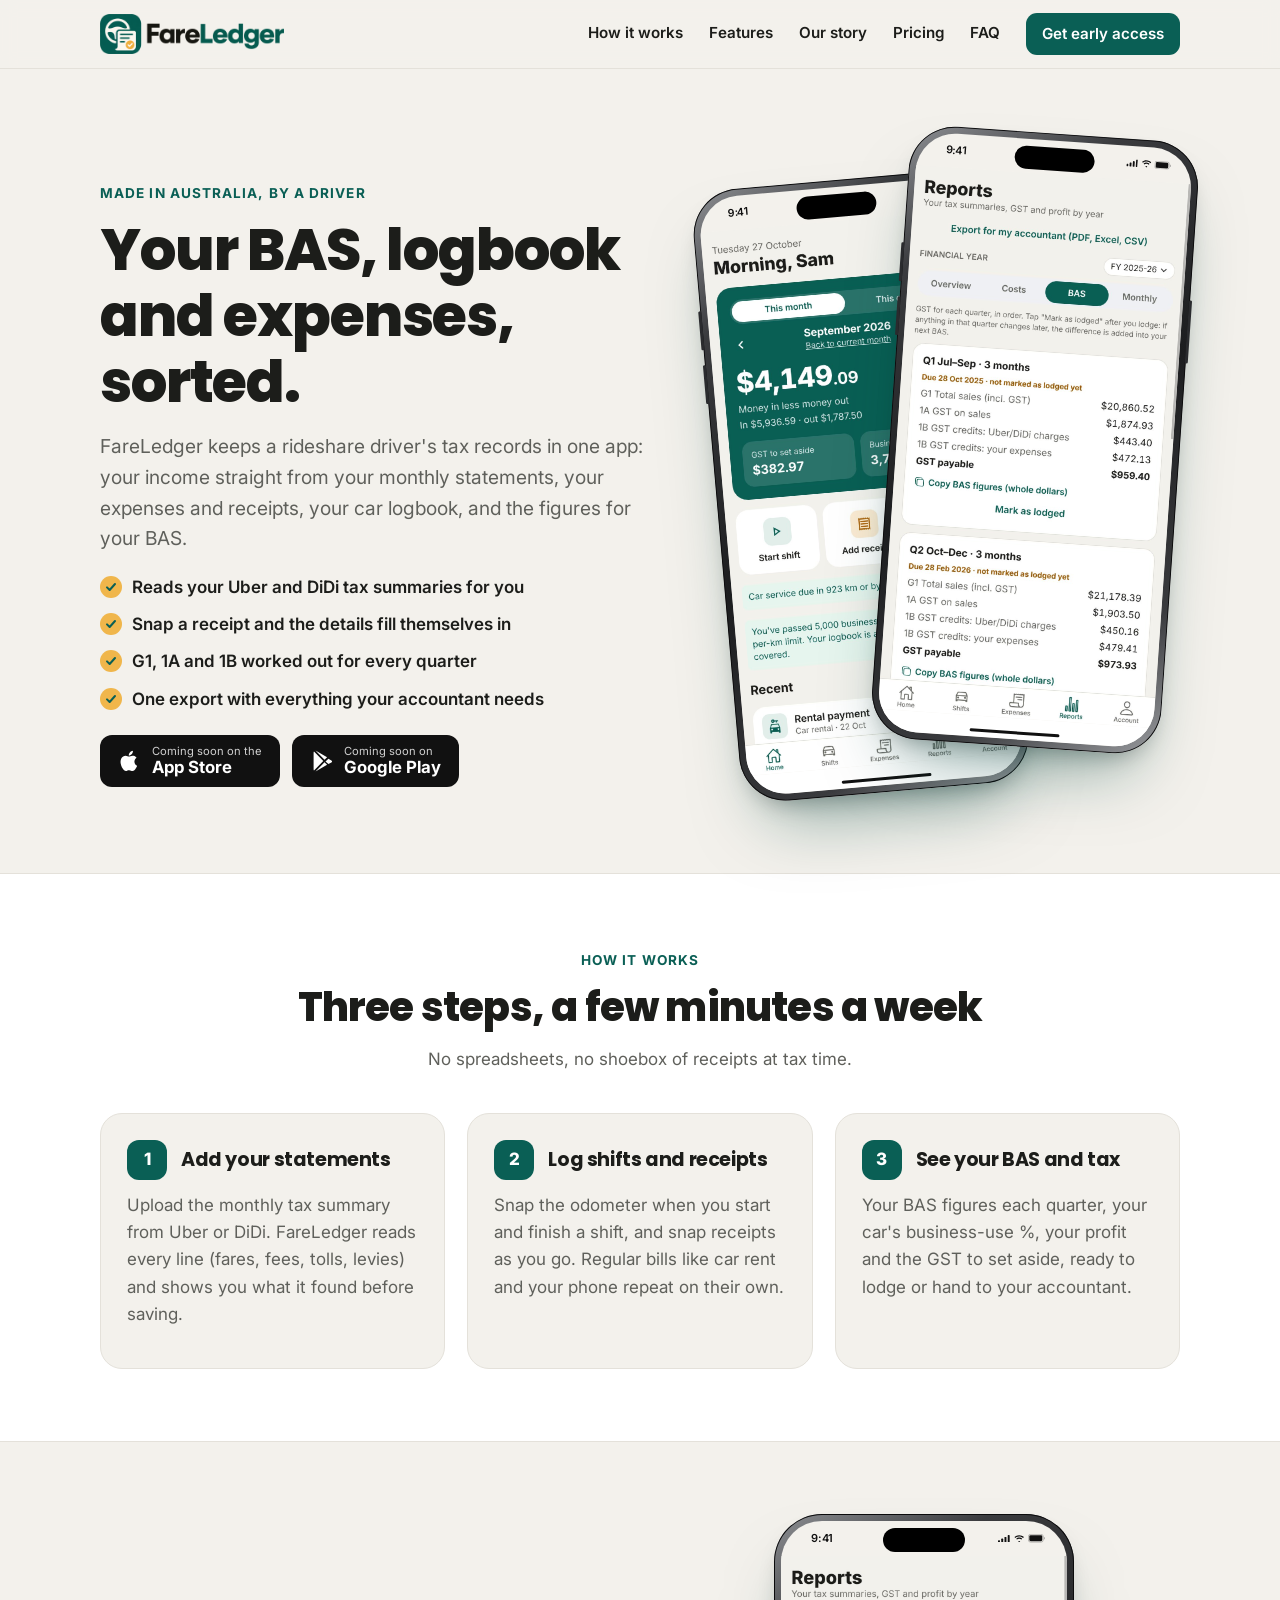
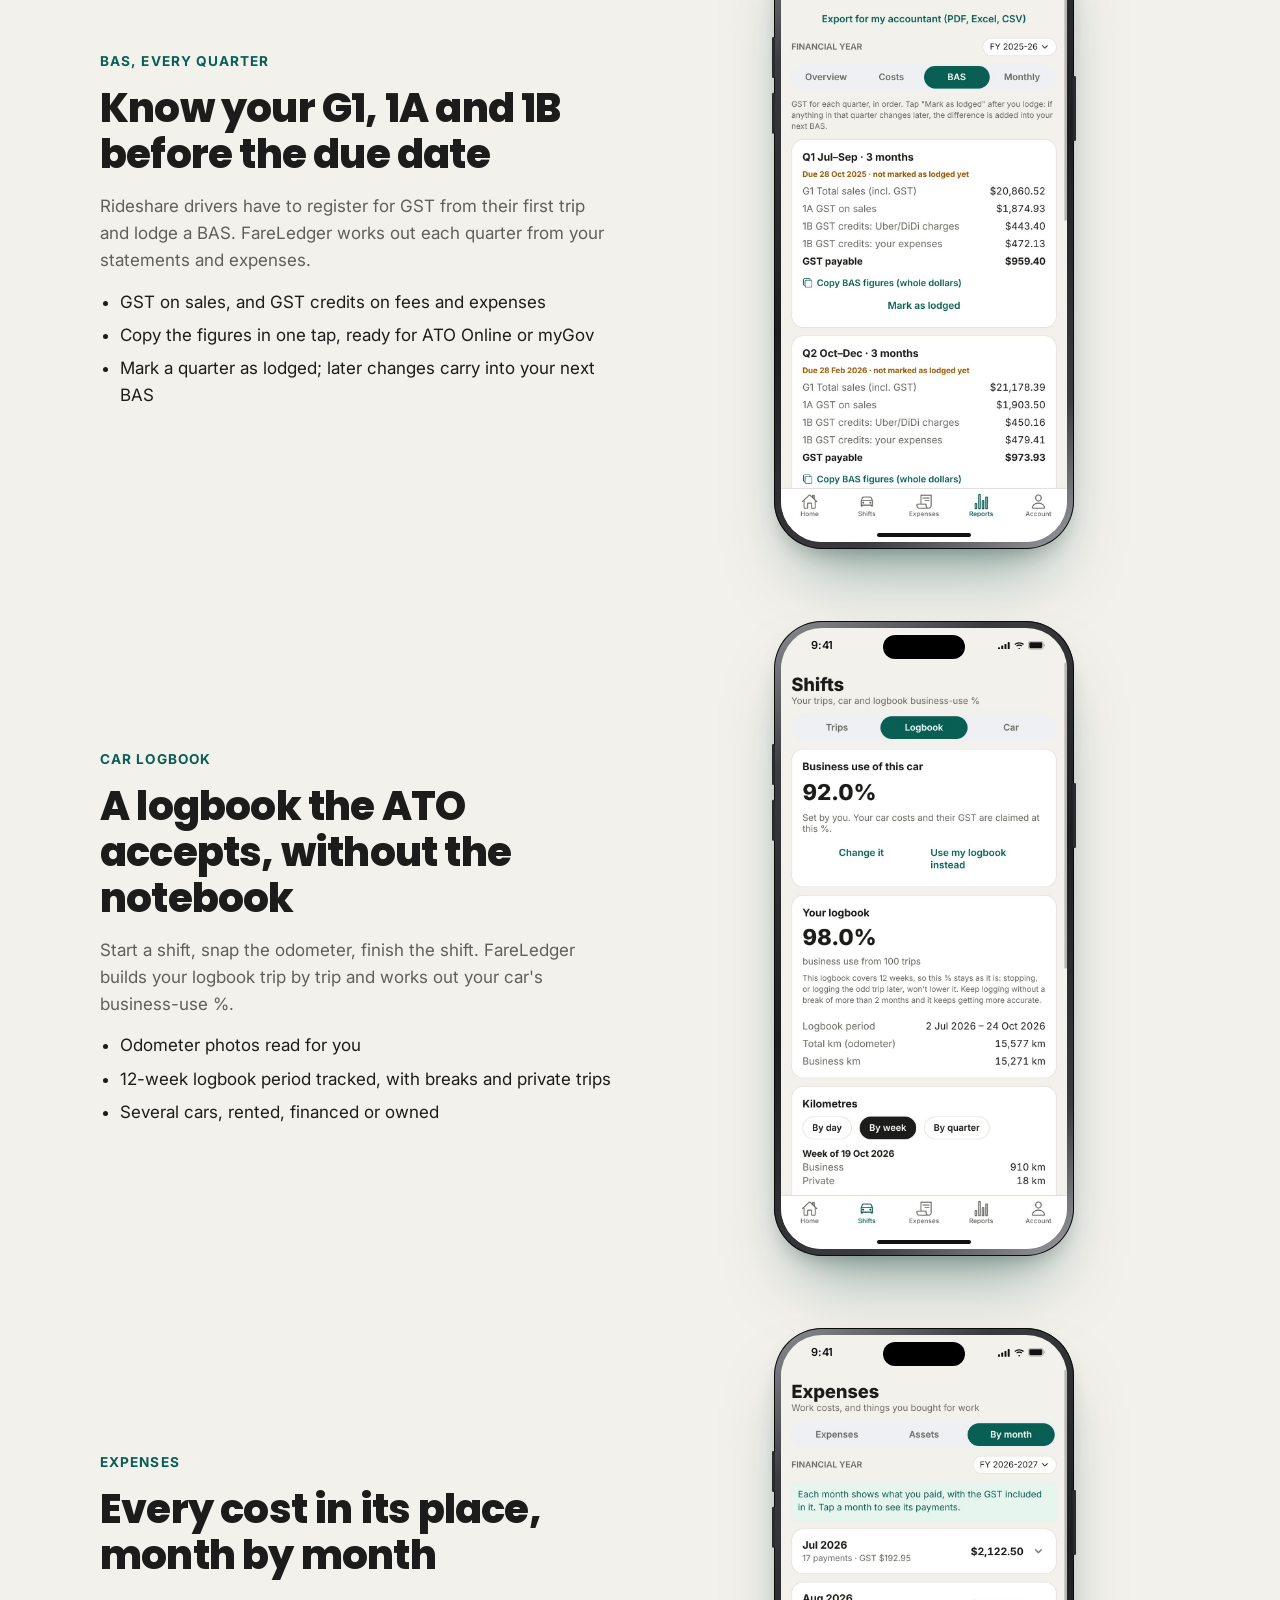
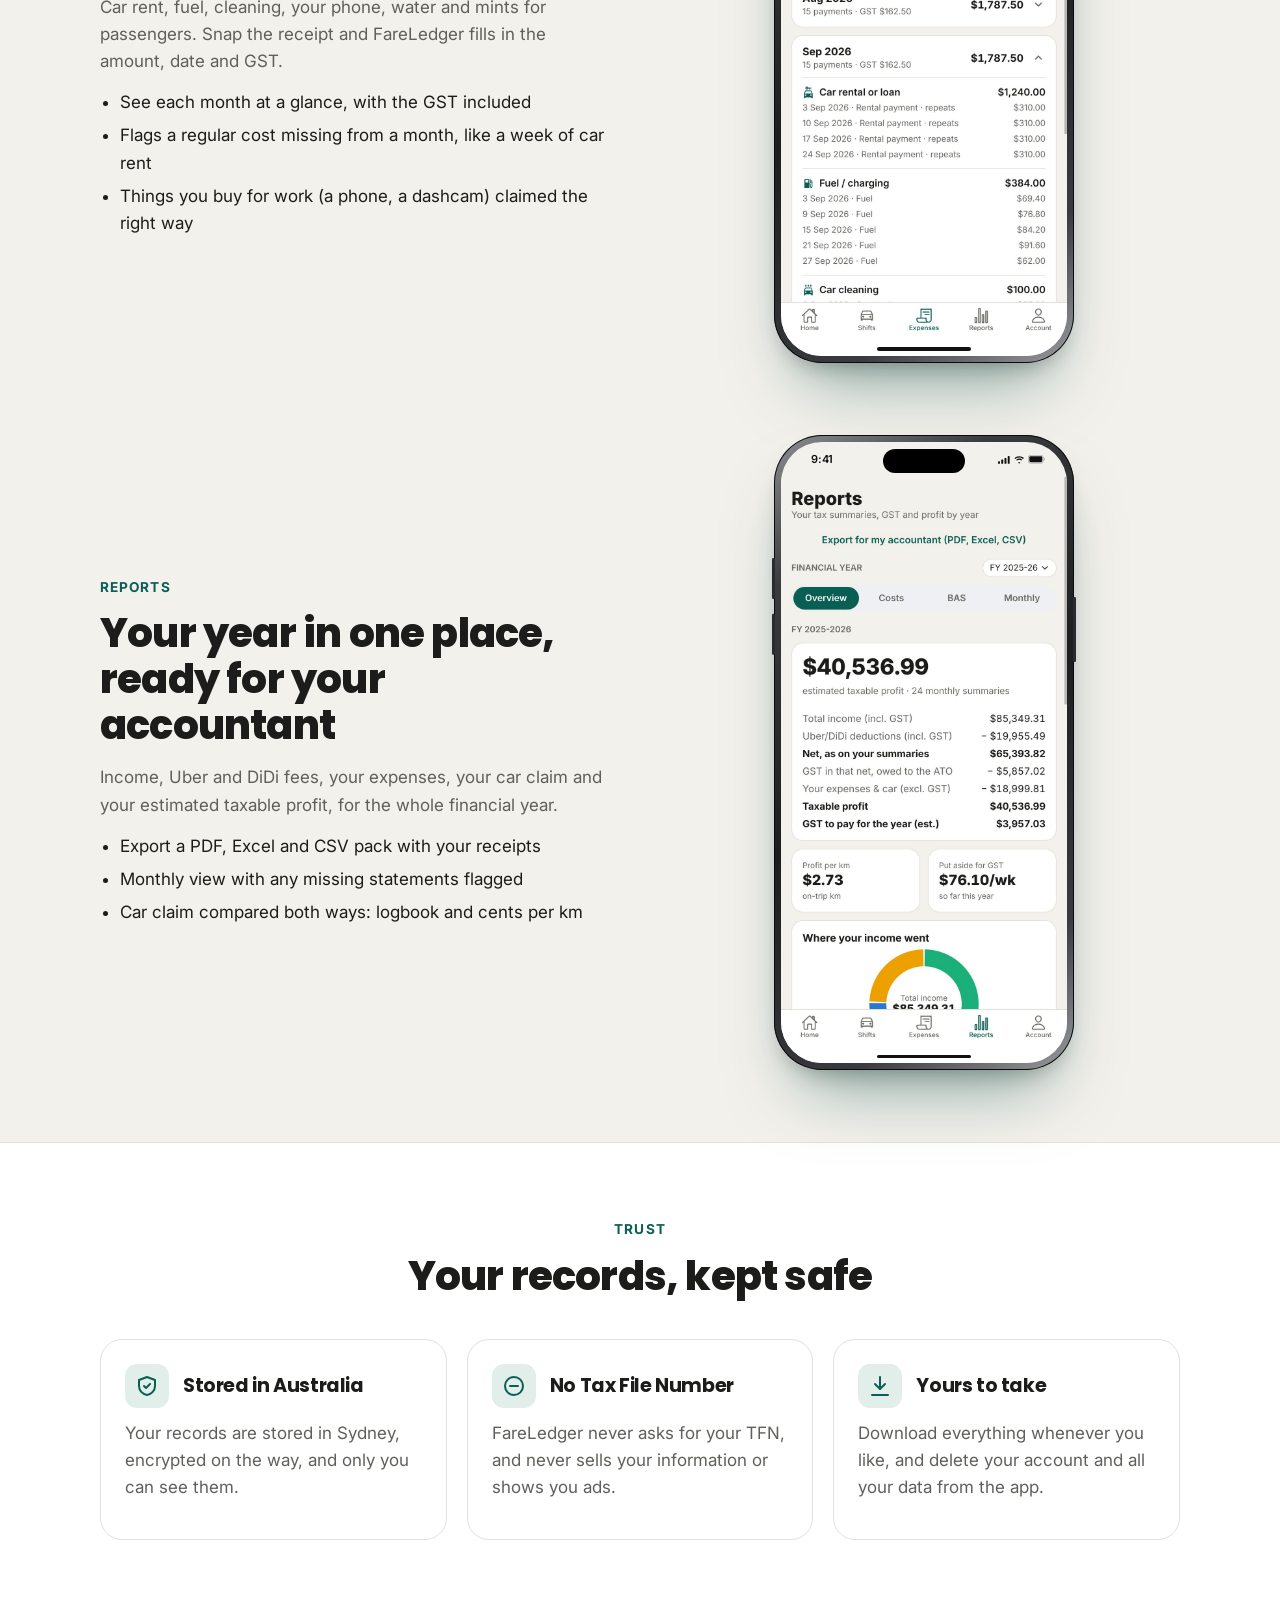
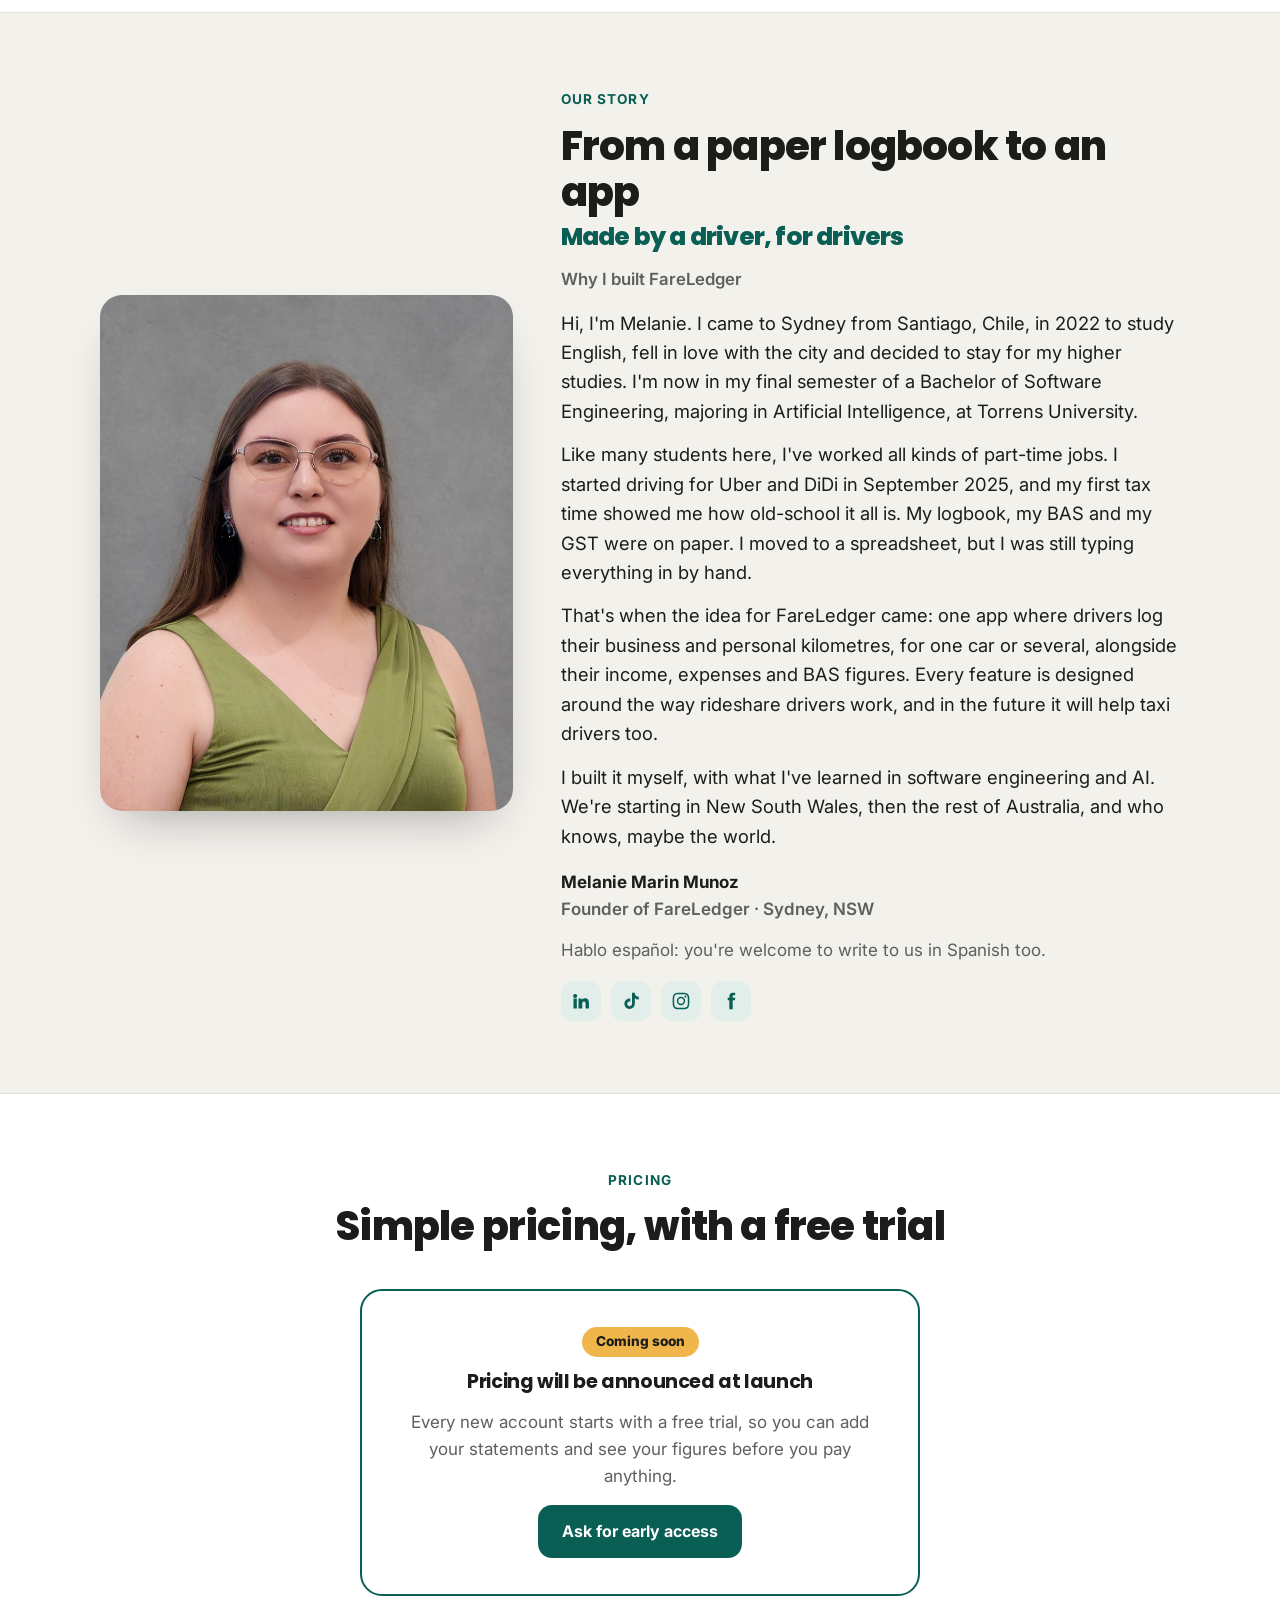
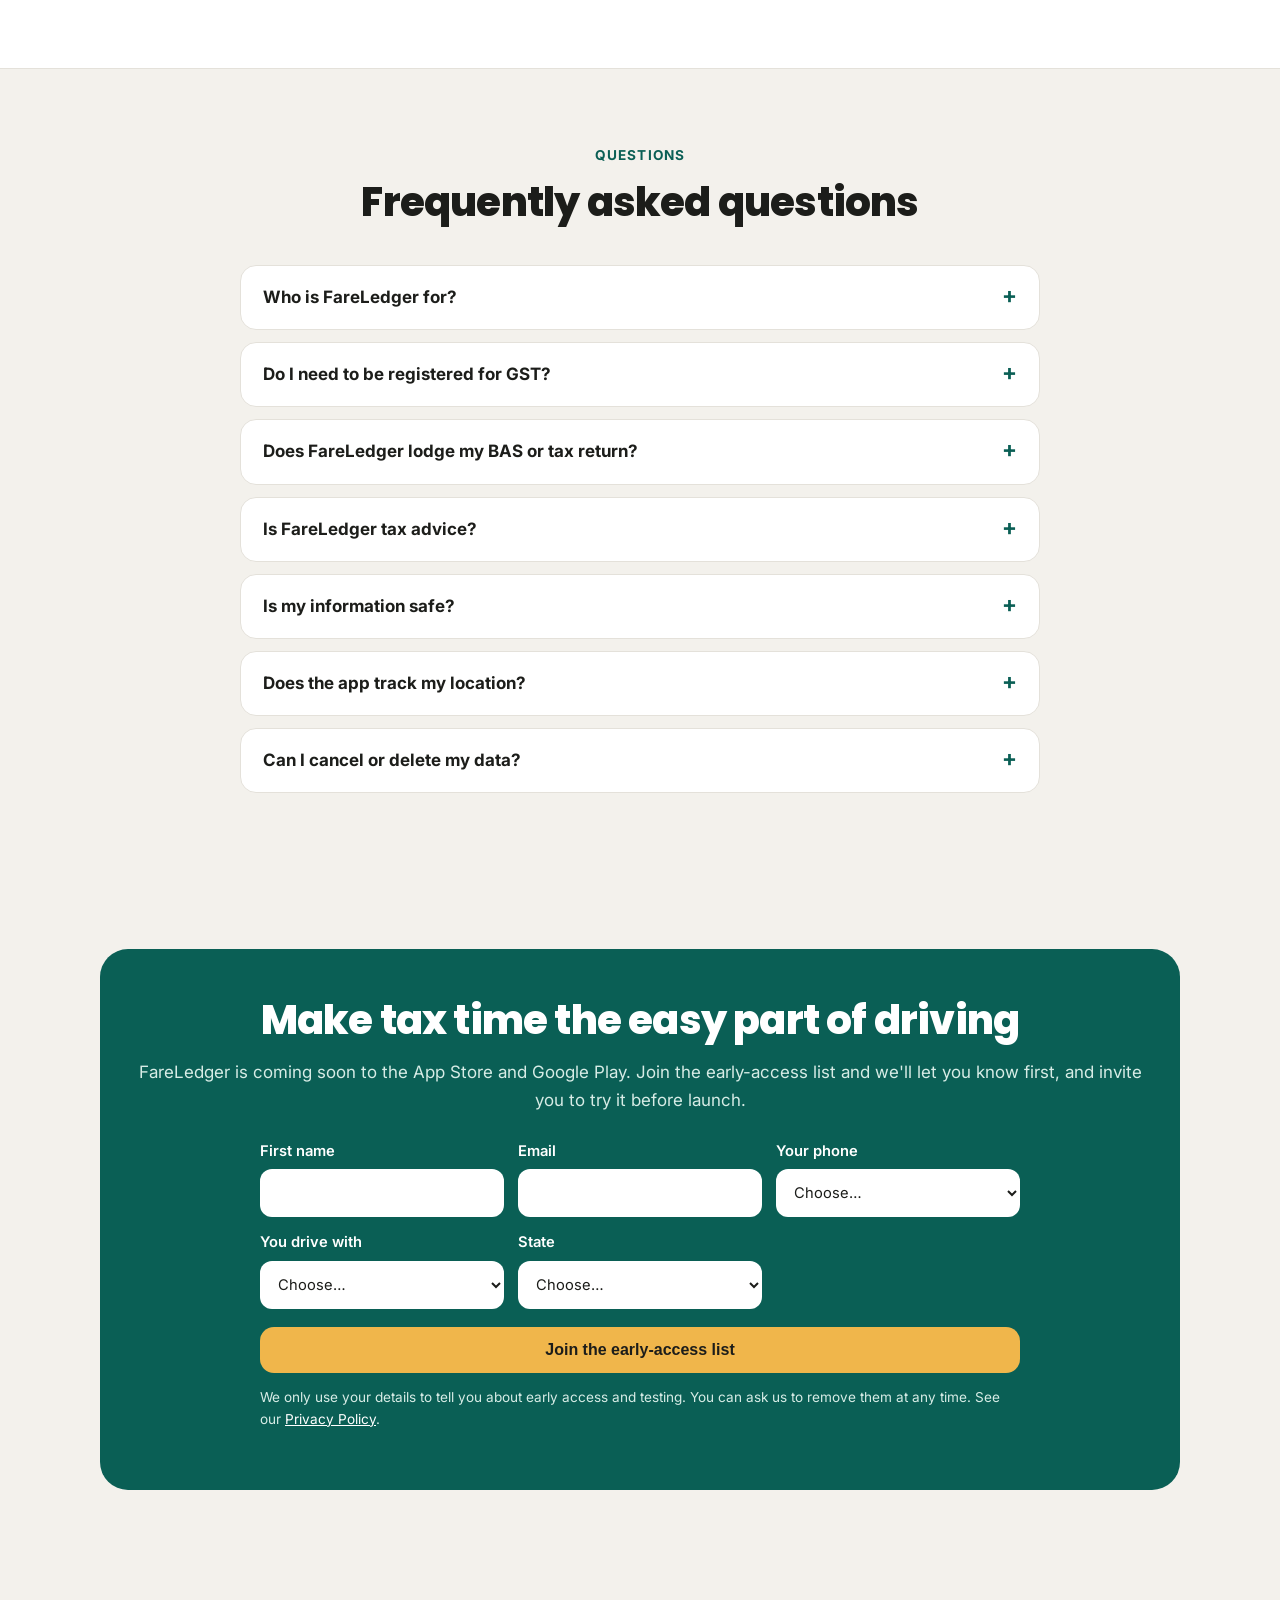
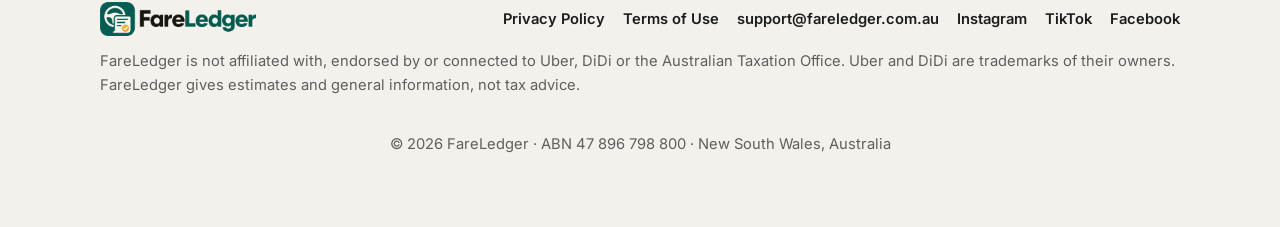
==== commit 5e636300: "TikTok link: tiktok.com/@fareledger" ====
--- a/index.html
+++ b/index.html
@@ -9,17 +9,17 @@
   <meta property="og:description" content="Your income, expenses, logbook and BAS figures in one app. Made in Australia, by a driver." />
   <meta property="og:image" content="images/og.jpg" />
   <meta name="theme-color" content="#0a5f55" />
-  <link rel="icon" href="images/favicon.png?v=202610292236" />
-  <link rel="apple-touch-icon" href="images/apple-touch-icon.png?v=202610292236" />
+  <link rel="icon" href="images/favicon.png?v=202611091422" />
+  <link rel="apple-touch-icon" href="images/apple-touch-icon.png?v=202611091422" />
   <link rel="preconnect" href="https://fonts.googleapis.com" />
   <link rel="preconnect" href="https://fonts.gstatic.com" crossorigin />
   <link href="https://fonts.googleapis.com/css2?family=Inter:wght@400;600;700&family=Poppins:wght@700;800&display=swap" rel="stylesheet" />
-  <link rel="stylesheet" href="styles.css?v=202610292236" />
+  <link rel="stylesheet" href="styles.css?v=202611091422" />
 </head>
 <body>
   <header class="site">
     <div class="wrap">
-      <a class="logo" href="#top" aria-label="FareLedger home"><img src="images/logo.png?v=202610292236" alt="FareLedger" width="120" height="40" /></a>
+      <a class="logo" href="#top" aria-label="FareLedger home"><img src="images/logo.png?v=202611091422" alt="FareLedger" width="120" height="40" /></a>
       <nav class="links">
         <a href="#how">How it works</a>
         <a href="#features">Features</a>
@@ -56,8 +56,8 @@
           </div>
         </div>
         <div class="phones" aria-hidden="true">
-          <div class="iphone"><div class="screen"><div class="status"><span class="time">9:41</span><span class="island"></span><span class="icons"><svg viewBox="0 0 18 12"><rect x="0" y="8" width="3" height="4" rx="1"/><rect x="5" y="5.5" width="3" height="6.5" rx="1"/><rect x="10" y="3" width="3" height="9" rx="1"/><rect x="15" y="0" width="3" height="12" rx="1"/></svg><svg viewBox="0 0 16 12"><path d="M8 2.2c2.3 0 4.4.9 6 2.4l1.3-1.4C13.4 1.3 10.8.2 8 .2S2.6 1.3.7 3.2L2 4.6c1.6-1.5 3.7-2.4 6-2.4zm0 3.6c1.3 0 2.5.5 3.4 1.3l1.3-1.4C11.5 4.6 9.8 3.9 8 3.9s-3.5.7-4.7 1.8l1.3 1.4C5.5 6.3 6.7 5.8 8 5.8zm0 3.5c-.6 0-1.2.3-1.6.7L8 11.8l1.6-1.8c-.4-.4-1-.7-1.6-.7z"/></svg><svg viewBox="0 0 27 13"><rect x=".5" y=".5" width="23" height="12" rx="3.5" fill="none" stroke-opacity=".4" stroke="currentColor"/><rect x="2" y="2" width="20" height="9" rx="2"/><path d="M25 4.5v4c.8-.3 1.3-1.1 1.3-2s-.5-1.7-1.3-2z" fill-opacity=".4"/></svg></span></div><img src="images/app/home.jpg?v=202610292236" alt="" width="880" height="1736" /><div class="home-area"></div></div></div>
-          <div class="iphone"><div class="screen"><div class="status"><span class="time">9:41</span><span class="island"></span><span class="icons"><svg viewBox="0 0 18 12"><rect x="0" y="8" width="3" height="4" rx="1"/><rect x="5" y="5.5" width="3" height="6.5" rx="1"/><rect x="10" y="3" width="3" height="9" rx="1"/><rect x="15" y="0" width="3" height="12" rx="1"/></svg><svg viewBox="0 0 16 12"><path d="M8 2.2c2.3 0 4.4.9 6 2.4l1.3-1.4C13.4 1.3 10.8.2 8 .2S2.6 1.3.7 3.2L2 4.6c1.6-1.5 3.7-2.4 6-2.4zm0 3.6c1.3 0 2.5.5 3.4 1.3l1.3-1.4C11.5 4.6 9.8 3.9 8 3.9s-3.5.7-4.7 1.8l1.3 1.4C5.5 6.3 6.7 5.8 8 5.8zm0 3.5c-.6 0-1.2.3-1.6.7L8 11.8l1.6-1.8c-.4-.4-1-.7-1.6-.7z"/></svg><svg viewBox="0 0 27 13"><rect x=".5" y=".5" width="23" height="12" rx="3.5" fill="none" stroke-opacity=".4" stroke="currentColor"/><rect x="2" y="2" width="20" height="9" rx="2"/><path d="M25 4.5v4c.8-.3 1.3-1.1 1.3-2s-.5-1.7-1.3-2z" fill-opacity=".4"/></svg></span></div><img src="images/app/bas.jpg?v=202610292236" alt="" width="880" height="1736" /><div class="home-area"></div></div></div>
+          <div class="iphone"><div class="screen"><div class="status"><span class="time">9:41</span><span class="island"></span><span class="icons"><svg viewBox="0 0 18 12"><rect x="0" y="8" width="3" height="4" rx="1"/><rect x="5" y="5.5" width="3" height="6.5" rx="1"/><rect x="10" y="3" width="3" height="9" rx="1"/><rect x="15" y="0" width="3" height="12" rx="1"/></svg><svg viewBox="0 0 16 12"><path d="M8 2.2c2.3 0 4.4.9 6 2.4l1.3-1.4C13.4 1.3 10.8.2 8 .2S2.6 1.3.7 3.2L2 4.6c1.6-1.5 3.7-2.4 6-2.4zm0 3.6c1.3 0 2.5.5 3.4 1.3l1.3-1.4C11.5 4.6 9.8 3.9 8 3.9s-3.5.7-4.7 1.8l1.3 1.4C5.5 6.3 6.7 5.8 8 5.8zm0 3.5c-.6 0-1.2.3-1.6.7L8 11.8l1.6-1.8c-.4-.4-1-.7-1.6-.7z"/></svg><svg viewBox="0 0 27 13"><rect x=".5" y=".5" width="23" height="12" rx="3.5" fill="none" stroke-opacity=".4" stroke="currentColor"/><rect x="2" y="2" width="20" height="9" rx="2"/><path d="M25 4.5v4c.8-.3 1.3-1.1 1.3-2s-.5-1.7-1.3-2z" fill-opacity=".4"/></svg></span></div><img src="images/app/home.jpg?v=202611091422" alt="" width="880" height="1736" /><div class="home-area"></div></div></div>
+          <div class="iphone"><div class="screen"><div class="status"><span class="time">9:41</span><span class="island"></span><span class="icons"><svg viewBox="0 0 18 12"><rect x="0" y="8" width="3" height="4" rx="1"/><rect x="5" y="5.5" width="3" height="6.5" rx="1"/><rect x="10" y="3" width="3" height="9" rx="1"/><rect x="15" y="0" width="3" height="12" rx="1"/></svg><svg viewBox="0 0 16 12"><path d="M8 2.2c2.3 0 4.4.9 6 2.4l1.3-1.4C13.4 1.3 10.8.2 8 .2S2.6 1.3.7 3.2L2 4.6c1.6-1.5 3.7-2.4 6-2.4zm0 3.6c1.3 0 2.5.5 3.4 1.3l1.3-1.4C11.5 4.6 9.8 3.9 8 3.9s-3.5.7-4.7 1.8l1.3 1.4C5.5 6.3 6.7 5.8 8 5.8zm0 3.5c-.6 0-1.2.3-1.6.7L8 11.8l1.6-1.8c-.4-.4-1-.7-1.6-.7z"/></svg><svg viewBox="0 0 27 13"><rect x=".5" y=".5" width="23" height="12" rx="3.5" fill="none" stroke-opacity=".4" stroke="currentColor"/><rect x="2" y="2" width="20" height="9" rx="2"/><path d="M25 4.5v4c.8-.3 1.3-1.1 1.3-2s-.5-1.7-1.3-2z" fill-opacity=".4"/></svg></span></div><img src="images/app/bas.jpg?v=202611091422" alt="" width="880" height="1736" /><div class="home-area"></div></div></div>
         </div>
       </div>
     </section>
@@ -102,7 +102,7 @@
               <li>Mark a quarter as lodged; later changes carry into your next BAS</li>
             </ul>
           </div>
-          <div class="shot"><div class="iphone"><div class="screen"><div class="status"><span class="time">9:41</span><span class="island"></span><span class="icons"><svg viewBox="0 0 18 12"><rect x="0" y="8" width="3" height="4" rx="1"/><rect x="5" y="5.5" width="3" height="6.5" rx="1"/><rect x="10" y="3" width="3" height="9" rx="1"/><rect x="15" y="0" width="3" height="12" rx="1"/></svg><svg viewBox="0 0 16 12"><path d="M8 2.2c2.3 0 4.4.9 6 2.4l1.3-1.4C13.4 1.3 10.8.2 8 .2S2.6 1.3.7 3.2L2 4.6c1.6-1.5 3.7-2.4 6-2.4zm0 3.6c1.3 0 2.5.5 3.4 1.3l1.3-1.4C11.5 4.6 9.8 3.9 8 3.9s-3.5.7-4.7 1.8l1.3 1.4C5.5 6.3 6.7 5.8 8 5.8zm0 3.5c-.6 0-1.2.3-1.6.7L8 11.8l1.6-1.8c-.4-.4-1-.7-1.6-.7z"/></svg><svg viewBox="0 0 27 13"><rect x=".5" y=".5" width="23" height="12" rx="3.5" fill="none" stroke-opacity=".4" stroke="currentColor"/><rect x="2" y="2" width="20" height="9" rx="2"/><path d="M25 4.5v4c.8-.3 1.3-1.1 1.3-2s-.5-1.7-1.3-2z" fill-opacity=".4"/></svg></span></div><img src="images/app/bas.jpg?v=202610292236" alt="The BAS tab showing a quarter's G1, 1A and 1B" loading="lazy" width="880" height="1736" /><div class="home-area"></div></div></div></div>
+          <div class="shot"><div class="iphone"><div class="screen"><div class="status"><span class="time">9:41</span><span class="island"></span><span class="icons"><svg viewBox="0 0 18 12"><rect x="0" y="8" width="3" height="4" rx="1"/><rect x="5" y="5.5" width="3" height="6.5" rx="1"/><rect x="10" y="3" width="3" height="9" rx="1"/><rect x="15" y="0" width="3" height="12" rx="1"/></svg><svg viewBox="0 0 16 12"><path d="M8 2.2c2.3 0 4.4.9 6 2.4l1.3-1.4C13.4 1.3 10.8.2 8 .2S2.6 1.3.7 3.2L2 4.6c1.6-1.5 3.7-2.4 6-2.4zm0 3.6c1.3 0 2.5.5 3.4 1.3l1.3-1.4C11.5 4.6 9.8 3.9 8 3.9s-3.5.7-4.7 1.8l1.3 1.4C5.5 6.3 6.7 5.8 8 5.8zm0 3.5c-.6 0-1.2.3-1.6.7L8 11.8l1.6-1.8c-.4-.4-1-.7-1.6-.7z"/></svg><svg viewBox="0 0 27 13"><rect x=".5" y=".5" width="23" height="12" rx="3.5" fill="none" stroke-opacity=".4" stroke="currentColor"/><rect x="2" y="2" width="20" height="9" rx="2"/><path d="M25 4.5v4c.8-.3 1.3-1.1 1.3-2s-.5-1.7-1.3-2z" fill-opacity=".4"/></svg></span></div><img src="images/app/bas.jpg?v=202611091422" alt="The BAS tab showing a quarter's G1, 1A and 1B" loading="lazy" width="880" height="1736" /><div class="home-area"></div></div></div></div>
         </div>
 
         <div class="feature flip">
@@ -116,7 +116,7 @@
               <li>Several cars, rented, financed or owned</li>
             </ul>
           </div>
-          <div class="shot"><div class="iphone"><div class="screen"><div class="status"><span class="time">9:41</span><span class="island"></span><span class="icons"><svg viewBox="0 0 18 12"><rect x="0" y="8" width="3" height="4" rx="1"/><rect x="5" y="5.5" width="3" height="6.5" rx="1"/><rect x="10" y="3" width="3" height="9" rx="1"/><rect x="15" y="0" width="3" height="12" rx="1"/></svg><svg viewBox="0 0 16 12"><path d="M8 2.2c2.3 0 4.4.9 6 2.4l1.3-1.4C13.4 1.3 10.8.2 8 .2S2.6 1.3.7 3.2L2 4.6c1.6-1.5 3.7-2.4 6-2.4zm0 3.6c1.3 0 2.5.5 3.4 1.3l1.3-1.4C11.5 4.6 9.8 3.9 8 3.9s-3.5.7-4.7 1.8l1.3 1.4C5.5 6.3 6.7 5.8 8 5.8zm0 3.5c-.6 0-1.2.3-1.6.7L8 11.8l1.6-1.8c-.4-.4-1-.7-1.6-.7z"/></svg><svg viewBox="0 0 27 13"><rect x=".5" y=".5" width="23" height="12" rx="3.5" fill="none" stroke-opacity=".4" stroke="currentColor"/><rect x="2" y="2" width="20" height="9" rx="2"/><path d="M25 4.5v4c.8-.3 1.3-1.1 1.3-2s-.5-1.7-1.3-2z" fill-opacity=".4"/></svg></span></div><img src="images/app/logbook.jpg?v=202610292236" alt="The logbook showing the car's business-use percentage" loading="lazy" width="880" height="1736" /><div class="home-area"></div></div></div></div>
+          <div class="shot"><div class="iphone"><div class="screen"><div class="status"><span class="time">9:41</span><span class="island"></span><span class="icons"><svg viewBox="0 0 18 12"><rect x="0" y="8" width="3" height="4" rx="1"/><rect x="5" y="5.5" width="3" height="6.5" rx="1"/><rect x="10" y="3" width="3" height="9" rx="1"/><rect x="15" y="0" width="3" height="12" rx="1"/></svg><svg viewBox="0 0 16 12"><path d="M8 2.2c2.3 0 4.4.9 6 2.4l1.3-1.4C13.4 1.3 10.8.2 8 .2S2.6 1.3.7 3.2L2 4.6c1.6-1.5 3.7-2.4 6-2.4zm0 3.6c1.3 0 2.5.5 3.4 1.3l1.3-1.4C11.5 4.6 9.8 3.9 8 3.9s-3.5.7-4.7 1.8l1.3 1.4C5.5 6.3 6.7 5.8 8 5.8zm0 3.5c-.6 0-1.2.3-1.6.7L8 11.8l1.6-1.8c-.4-.4-1-.7-1.6-.7z"/></svg><svg viewBox="0 0 27 13"><rect x=".5" y=".5" width="23" height="12" rx="3.5" fill="none" stroke-opacity=".4" stroke="currentColor"/><rect x="2" y="2" width="20" height="9" rx="2"/><path d="M25 4.5v4c.8-.3 1.3-1.1 1.3-2s-.5-1.7-1.3-2z" fill-opacity=".4"/></svg></span></div><img src="images/app/logbook.jpg?v=202611091422" alt="The logbook showing the car's business-use percentage" loading="lazy" width="880" height="1736" /><div class="home-area"></div></div></div></div>
         </div>
 
         <div class="feature">
@@ -130,7 +130,7 @@
               <li>Things you buy for work (a phone, a dashcam) claimed the right way</li>
             </ul>
           </div>
-          <div class="shot"><div class="iphone"><div class="screen"><div class="status"><span class="time">9:41</span><span class="island"></span><span class="icons"><svg viewBox="0 0 18 12"><rect x="0" y="8" width="3" height="4" rx="1"/><rect x="5" y="5.5" width="3" height="6.5" rx="1"/><rect x="10" y="3" width="3" height="9" rx="1"/><rect x="15" y="0" width="3" height="12" rx="1"/></svg><svg viewBox="0 0 16 12"><path d="M8 2.2c2.3 0 4.4.9 6 2.4l1.3-1.4C13.4 1.3 10.8.2 8 .2S2.6 1.3.7 3.2L2 4.6c1.6-1.5 3.7-2.4 6-2.4zm0 3.6c1.3 0 2.5.5 3.4 1.3l1.3-1.4C11.5 4.6 9.8 3.9 8 3.9s-3.5.7-4.7 1.8l1.3 1.4C5.5 6.3 6.7 5.8 8 5.8zm0 3.5c-.6 0-1.2.3-1.6.7L8 11.8l1.6-1.8c-.4-.4-1-.7-1.6-.7z"/></svg><svg viewBox="0 0 27 13"><rect x=".5" y=".5" width="23" height="12" rx="3.5" fill="none" stroke-opacity=".4" stroke="currentColor"/><rect x="2" y="2" width="20" height="9" rx="2"/><path d="M25 4.5v4c.8-.3 1.3-1.1 1.3-2s-.5-1.7-1.3-2z" fill-opacity=".4"/></svg></span></div><img src="images/app/expenses.jpg?v=202610292236" alt="Expenses by month with payments grouped by kind" loading="lazy" width="880" height="1736" /><div class="home-area"></div></div></div></div>
+          <div class="shot"><div class="iphone"><div class="screen"><div class="status"><span class="time">9:41</span><span class="island"></span><span class="icons"><svg viewBox="0 0 18 12"><rect x="0" y="8" width="3" height="4" rx="1"/><rect x="5" y="5.5" width="3" height="6.5" rx="1"/><rect x="10" y="3" width="3" height="9" rx="1"/><rect x="15" y="0" width="3" height="12" rx="1"/></svg><svg viewBox="0 0 16 12"><path d="M8 2.2c2.3 0 4.4.9 6 2.4l1.3-1.4C13.4 1.3 10.8.2 8 .2S2.6 1.3.7 3.2L2 4.6c1.6-1.5 3.7-2.4 6-2.4zm0 3.6c1.3 0 2.5.5 3.4 1.3l1.3-1.4C11.5 4.6 9.8 3.9 8 3.9s-3.5.7-4.7 1.8l1.3 1.4C5.5 6.3 6.7 5.8 8 5.8zm0 3.5c-.6 0-1.2.3-1.6.7L8 11.8l1.6-1.8c-.4-.4-1-.7-1.6-.7z"/></svg><svg viewBox="0 0 27 13"><rect x=".5" y=".5" width="23" height="12" rx="3.5" fill="none" stroke-opacity=".4" stroke="currentColor"/><rect x="2" y="2" width="20" height="9" rx="2"/><path d="M25 4.5v4c.8-.3 1.3-1.1 1.3-2s-.5-1.7-1.3-2z" fill-opacity=".4"/></svg></span></div><img src="images/app/expenses.jpg?v=202611091422" alt="Expenses by month with payments grouped by kind" loading="lazy" width="880" height="1736" /><div class="home-area"></div></div></div></div>
         </div>
 
         <div class="feature flip">
@@ -144,7 +144,7 @@
               <li>Car claim compared both ways: logbook and cents per km</li>
             </ul>
           </div>
-          <div class="shot"><div class="iphone"><div class="screen"><div class="status"><span class="time">9:41</span><span class="island"></span><span class="icons"><svg viewBox="0 0 18 12"><rect x="0" y="8" width="3" height="4" rx="1"/><rect x="5" y="5.5" width="3" height="6.5" rx="1"/><rect x="10" y="3" width="3" height="9" rx="1"/><rect x="15" y="0" width="3" height="12" rx="1"/></svg><svg viewBox="0 0 16 12"><path d="M8 2.2c2.3 0 4.4.9 6 2.4l1.3-1.4C13.4 1.3 10.8.2 8 .2S2.6 1.3.7 3.2L2 4.6c1.6-1.5 3.7-2.4 6-2.4zm0 3.6c1.3 0 2.5.5 3.4 1.3l1.3-1.4C11.5 4.6 9.8 3.9 8 3.9s-3.5.7-4.7 1.8l1.3 1.4C5.5 6.3 6.7 5.8 8 5.8zm0 3.5c-.6 0-1.2.3-1.6.7L8 11.8l1.6-1.8c-.4-.4-1-.7-1.6-.7z"/></svg><svg viewBox="0 0 27 13"><rect x=".5" y=".5" width="23" height="12" rx="3.5" fill="none" stroke-opacity=".4" stroke="currentColor"/><rect x="2" y="2" width="20" height="9" rx="2"/><path d="M25 4.5v4c.8-.3 1.3-1.1 1.3-2s-.5-1.7-1.3-2z" fill-opacity=".4"/></svg></span></div><img src="images/app/reports.jpg?v=202610292236" alt="The yearly report with income, deductions and estimated profit" loading="lazy" width="880" height="1736" /><div class="home-area"></div></div></div></div>
+          <div class="shot"><div class="iphone"><div class="screen"><div class="status"><span class="time">9:41</span><span class="island"></span><span class="icons"><svg viewBox="0 0 18 12"><rect x="0" y="8" width="3" height="4" rx="1"/><rect x="5" y="5.5" width="3" height="6.5" rx="1"/><rect x="10" y="3" width="3" height="9" rx="1"/><rect x="15" y="0" width="3" height="12" rx="1"/></svg><svg viewBox="0 0 16 12"><path d="M8 2.2c2.3 0 4.4.9 6 2.4l1.3-1.4C13.4 1.3 10.8.2 8 .2S2.6 1.3.7 3.2L2 4.6c1.6-1.5 3.7-2.4 6-2.4zm0 3.6c1.3 0 2.5.5 3.4 1.3l1.3-1.4C11.5 4.6 9.8 3.9 8 3.9s-3.5.7-4.7 1.8l1.3 1.4C5.5 6.3 6.7 5.8 8 5.8zm0 3.5c-.6 0-1.2.3-1.6.7L8 11.8l1.6-1.8c-.4-.4-1-.7-1.6-.7z"/></svg><svg viewBox="0 0 27 13"><rect x=".5" y=".5" width="23" height="12" rx="3.5" fill="none" stroke-opacity=".4" stroke="currentColor"/><rect x="2" y="2" width="20" height="9" rx="2"/><path d="M25 4.5v4c.8-.3 1.3-1.1 1.3-2s-.5-1.7-1.3-2z" fill-opacity=".4"/></svg></span></div><img src="images/app/reports.jpg?v=202611091422" alt="The yearly report with income, deductions and estimated profit" loading="lazy" width="880" height="1736" /><div class="home-area"></div></div></div></div>
         </div>
       </div>
     </section>
@@ -177,7 +177,7 @@
 
     <section id="story">
       <div class="wrap founder">
-        <img src="images/melanie.jpg?v=202610292236" alt="Melanie Marin Munoz, founder of FareLedger" width="800" height="1000" loading="lazy" />
+        <img src="images/melanie.jpg?v=202611091422" alt="Melanie Marin Munoz, founder of FareLedger" width="800" height="1000" loading="lazy" />
         <div>
           <span class="eyebrow">Our story</span>
           <h2>From a paper logbook to an app<span class="sub">Made by a driver, for drivers</span></h2>
@@ -193,9 +193,7 @@
           <div class="social" aria-label="Follow Melanie and FareLedger">
             <!-- SOCIAL: links to be confirmed once the accounts exist -->
             <a href="https://www.linkedin.com/in/melaniemarinm" aria-label="Melanie on LinkedIn"><svg viewBox="0 0 24 24"><path d="M4.98 3.5a2.5 2.5 0 1 1 0 5 2.5 2.5 0 0 1 0-5zM3 9h4v12H3zM9 9h3.8v1.7h.1c.5-1 1.8-2 3.8-2 4 0 4.8 2.6 4.8 6V21h-4v-5.5c0-1.3 0-3-1.9-3s-2.1 1.4-2.1 2.9V21H9z"/></svg></a>
-            <!-- TikTok hidden until the account's link is ready:
             <a href="https://www.tiktok.com/@fareledger" aria-label="FareLedger on TikTok"><svg viewBox="0 0 24 24"><path d="M16.6 2h-3.4v13.4a2.9 2.9 0 1 1-2.9-2.9c.3 0 .6 0 .8.1V9.1a6.3 6.3 0 1 0 5.5 6.3V8.6a8 8 0 0 0 4.7 1.5V6.7a4.7 4.7 0 0 1-4.7-4.7z"/></svg></a>
-            -->
             <a href="https://www.instagram.com/fareledger" aria-label="FareLedger on Instagram"><svg viewBox="0 0 24 24"><path d="M12 7a5 5 0 1 0 0 10 5 5 0 0 0 0-10zm0 8.2a3.2 3.2 0 1 1 0-6.4 3.2 3.2 0 0 1 0 6.4zM17.3 5.5a1.2 1.2 0 1 0 0 2.4 1.2 1.2 0 0 0 0-2.4zM12 2c-2.7 0-3 0-4.1.1C4.3 2.3 2.3 4.3 2.1 7.9 2 9 2 9.3 2 12s0 3 .1 4.1c.2 3.6 2.2 5.6 5.8 5.8 1.1.1 1.4.1 4.1.1s3 0 4.1-.1c3.6-.2 5.6-2.2 5.8-5.8.1-1.1.1-1.4.1-4.1s0-3-.1-4.1c-.2-3.6-2.2-5.6-5.8-5.8C15 2 14.7 2 12 2zm0 1.8c2.7 0 3 0 4 .1 2.7.1 4 1.4 4.1 4.1.1 1 .1 1.3.1 4s0 3-.1 4c-.1 2.7-1.4 4-4.1 4.1-1 .1-1.3.1-4 .1s-3 0-4-.1c-2.7-.1-4-1.4-4.1-4.1-.1-1-.1-1.3-.1-4s0-3 .1-4C3.9 5.3 5.3 4 8 3.9c1-.1 1.3-.1 4-.1z"/></svg></a>
             <a href="https://www.facebook.com/fareledger" aria-label="FareLedger on Facebook"><svg viewBox="0 0 24 24"><path d="M14 8V6.3c0-.8.2-1.3 1.4-1.3H17V2h-2.6C11.3 2 10 3.6 10 6.1V8H8v3h2v11h4V11h2.7l.4-3z"/></svg></a>
           </div>
@@ -284,13 +282,13 @@
   <footer class="site">
     <div class="wrap">
       <div class="row">
-        <img src="images/logo.png?v=202610292236" alt="FareLedger" width="120" height="40" style="height:34px;width:auto" />
+        <img src="images/logo.png?v=202611091422" alt="FareLedger" width="120" height="40" style="height:34px;width:auto" />
         <nav>
           <a href="privacy.html">Privacy Policy</a>
           <a href="terms.html">Terms of Use</a>
           <a href="mailto:support@fareledger.com.au">support@fareledger.com.au</a>
           <a href="https://www.instagram.com/fareledger">Instagram</a>
-          <!-- <a href="https://www.tiktok.com/@fareledger">TikTok</a> (hidden until the account's link is ready) -->
+          <a href="https://www.tiktok.com/@fareledger">TikTok</a>
           <a href="https://www.facebook.com/fareledger">Facebook</a>
         </nav>
       </div>
